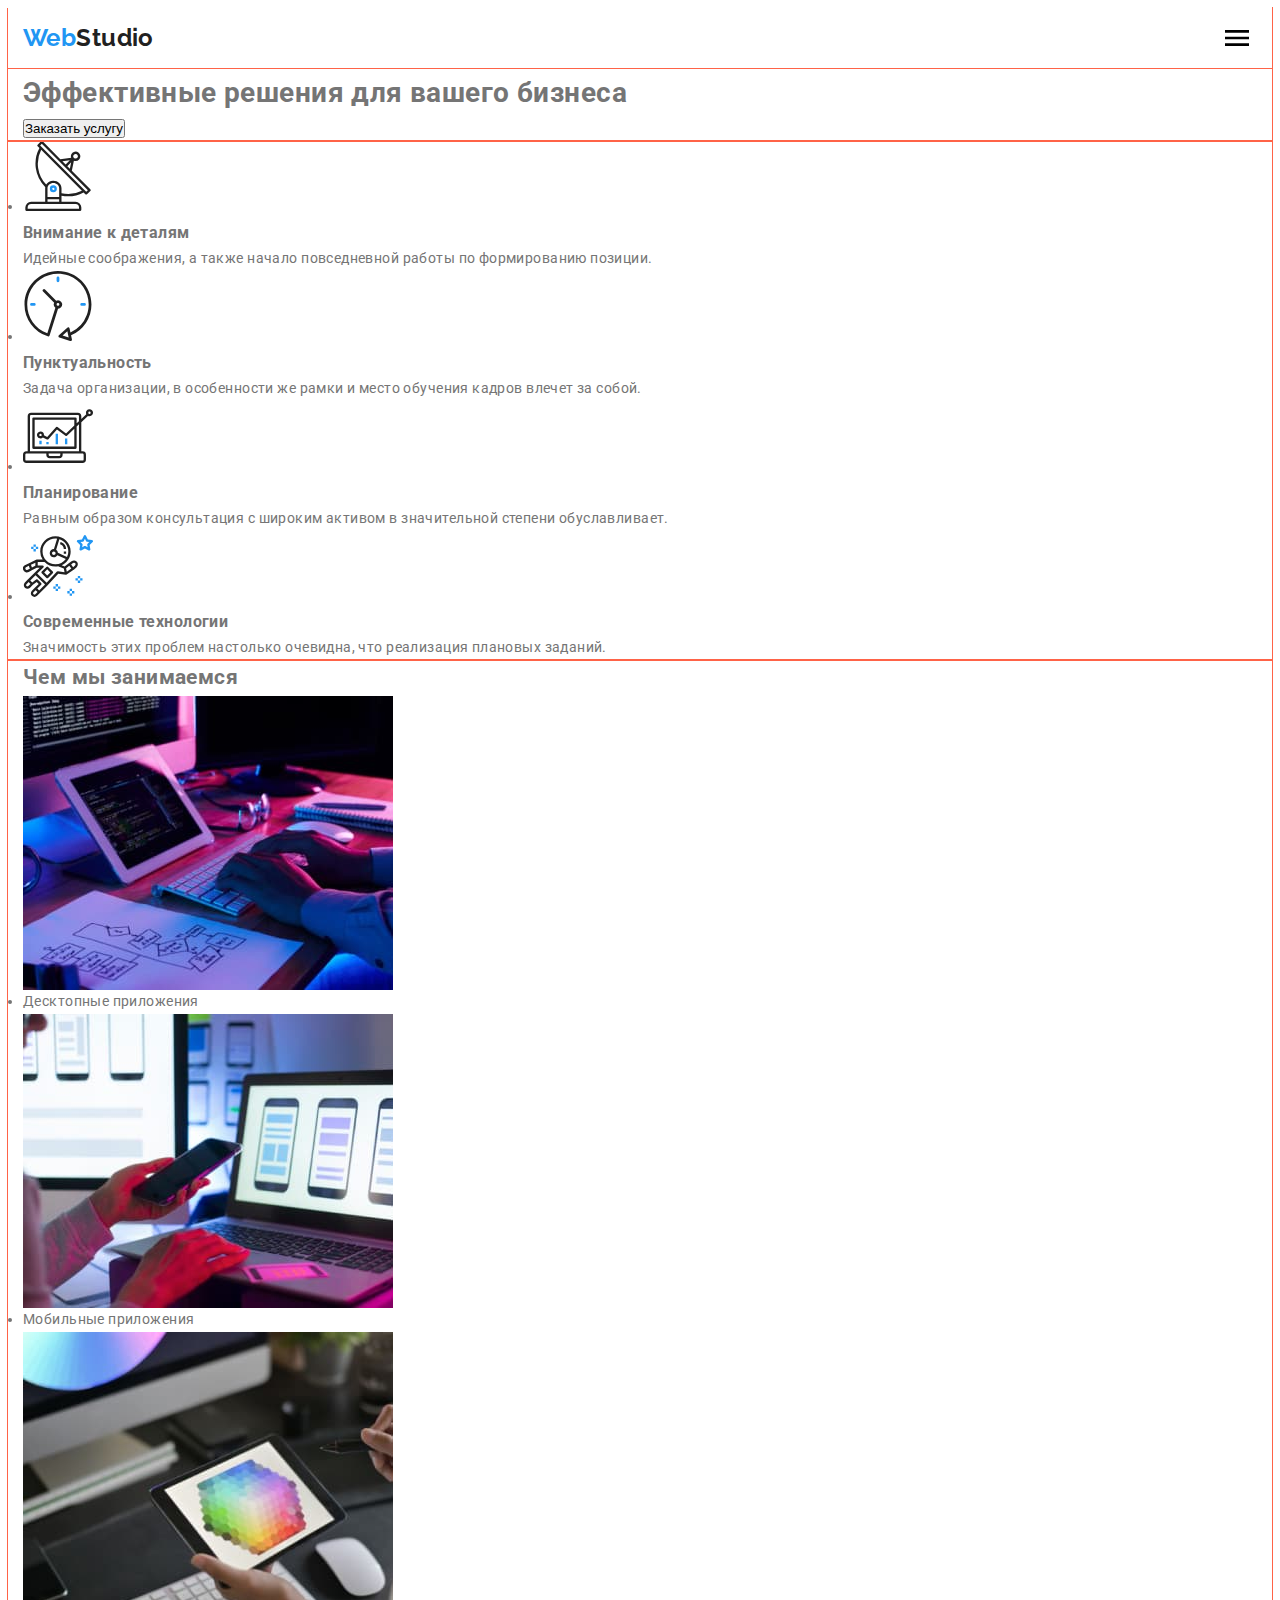
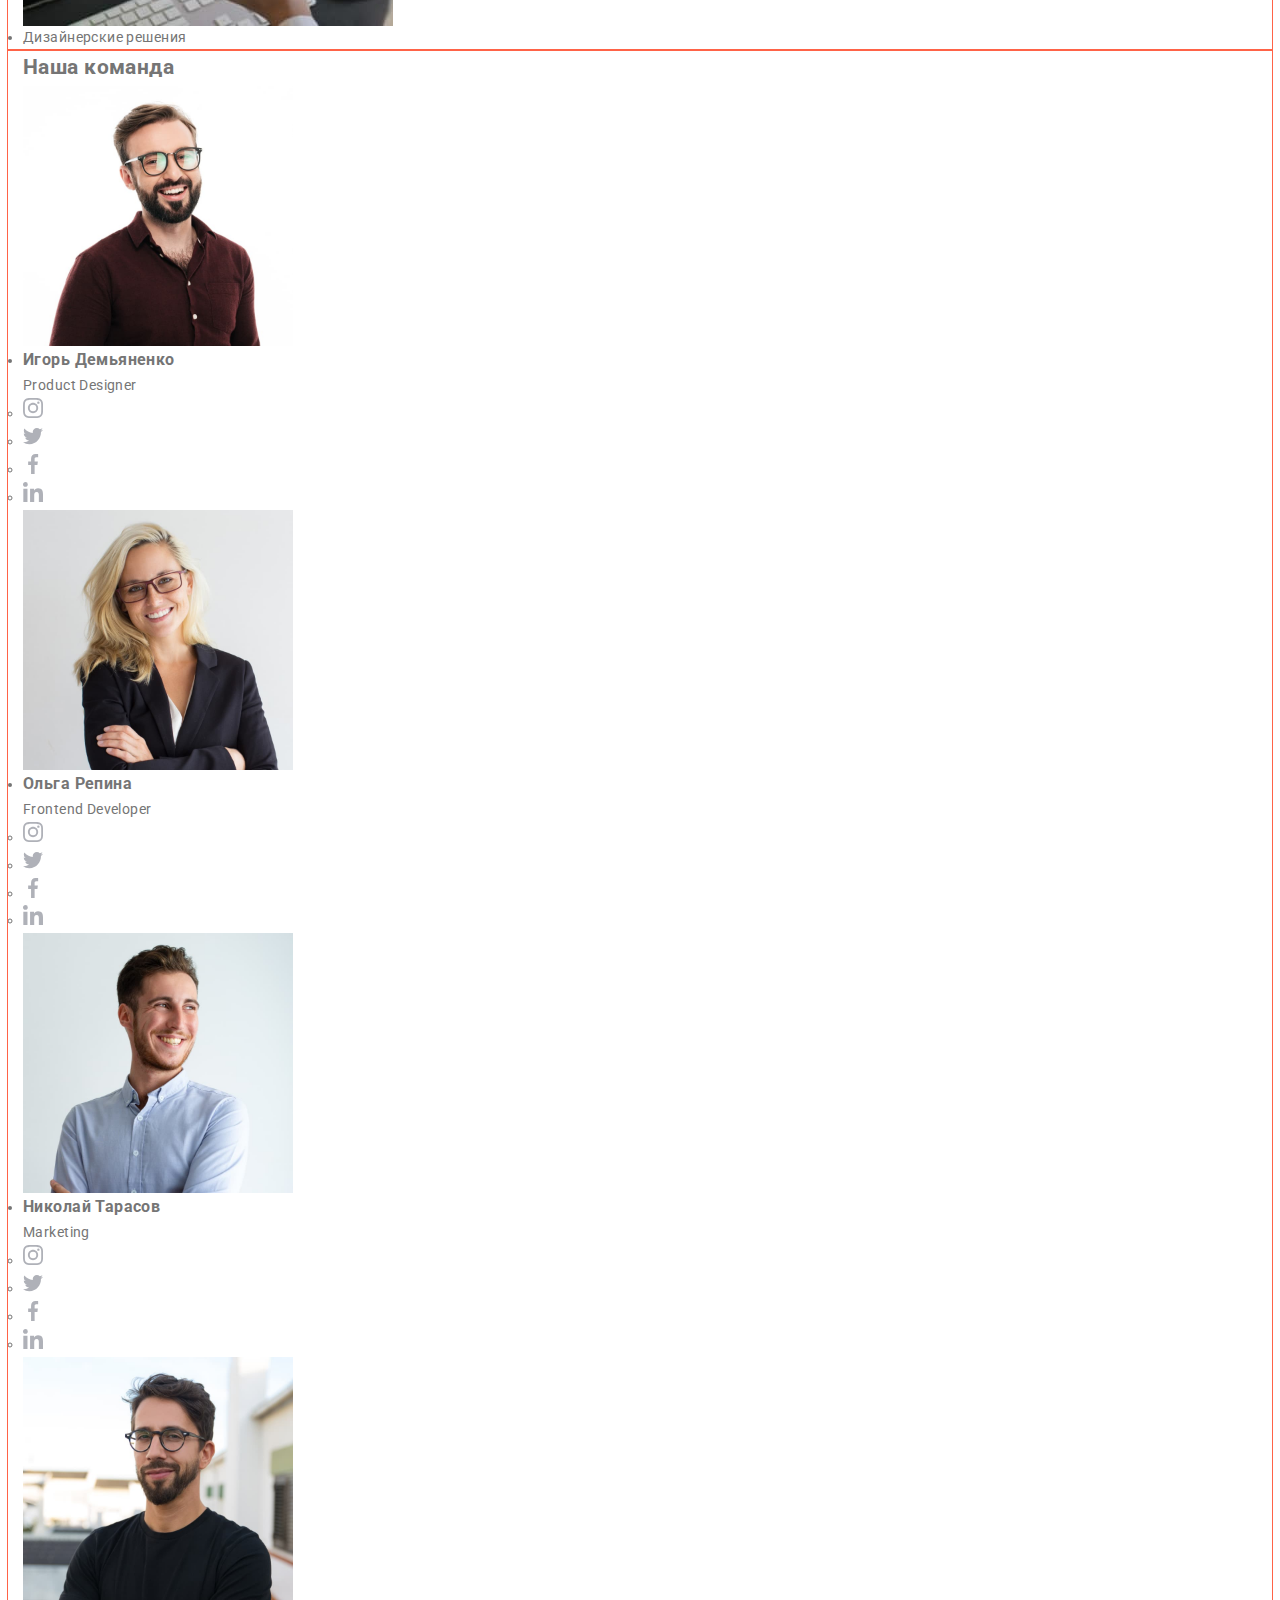
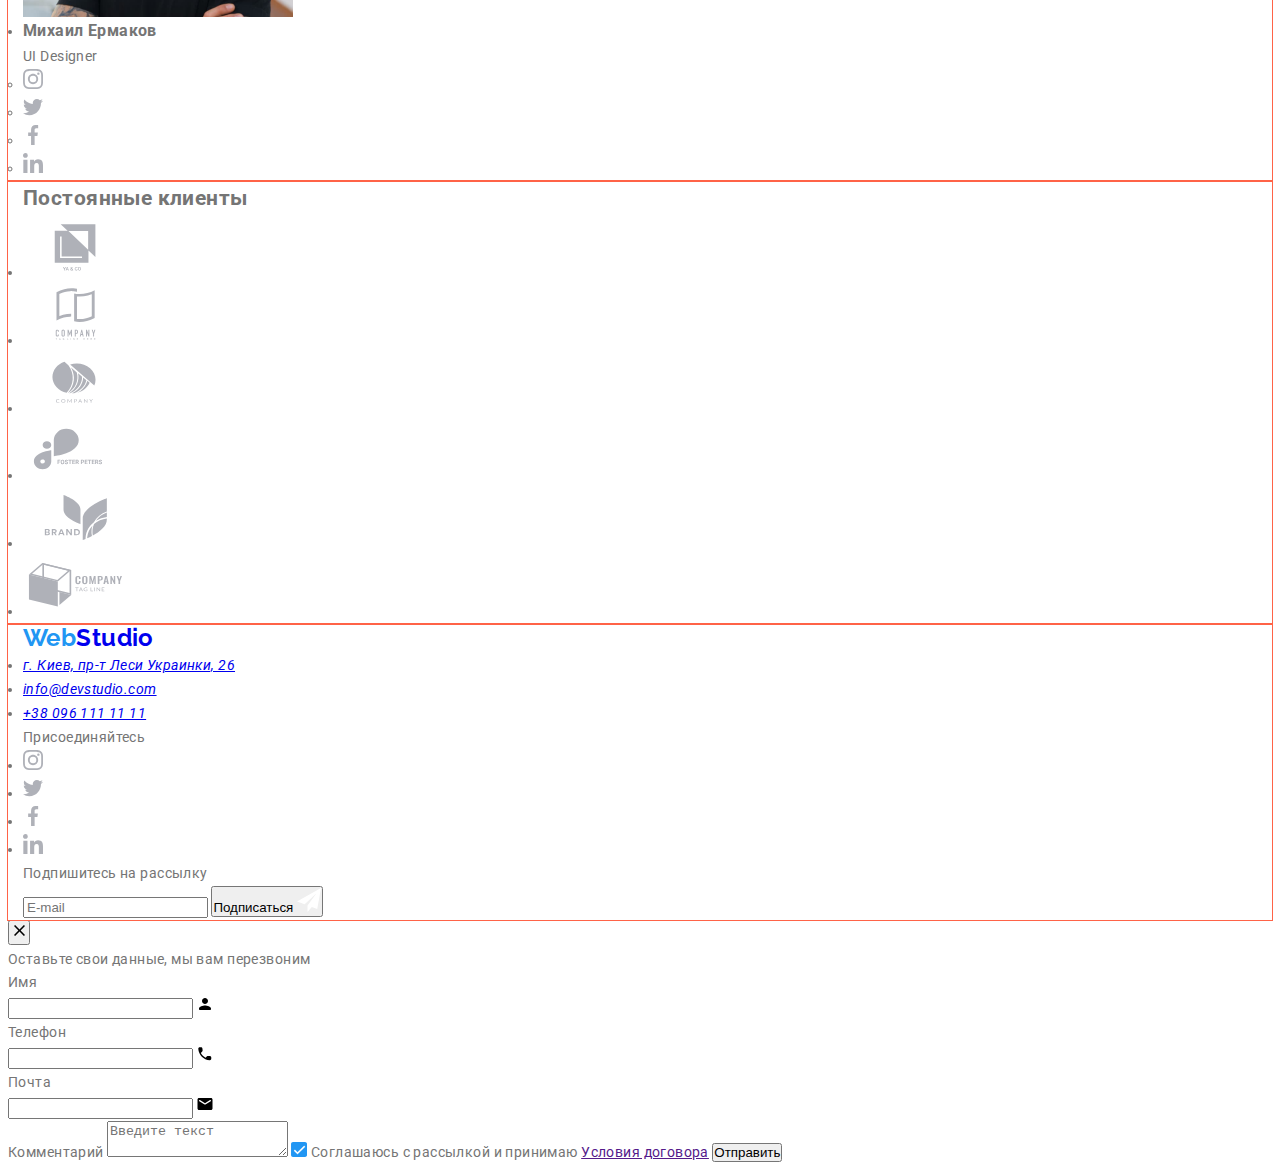
==== index.html @ 9c8e96ce "выезжание меню" ====
<!DOCTYPE html>
<html lang="ru">
  <head>
    <meta charset="UTF-8" />
    <meta http-equiv="X-UA-Compatible" content="IE=edge" />
    <meta name="viewport" content="width=device-width, initial-scale=1.0" />
    <title>goit-markup-hw-08 - Студия</title>
    <link rel="preconnect" href="https://fonts.googleapis.com" />
    <link rel="preconnect" href="https://fonts.gstatic.com" crossorigin />
    <link
      href="https://fonts.googleapis.com/css2?family=Raleway:wght@700&family=Roboto:wght@400;500;700;900&display=swap"
      rel="stylesheet"
    />
    <link
      rel="stylesheet"
      href="https://cdnjs.cloudflare.com/ajax/libs/modern-normalize/1.1.0/modern-normalize.min.css"
      integrity="sha512-wpPYUAdjBVSE4KJnH1VR1HeZfpl1ub8YT/NKx4PuQ5NmX2tKuGu6U/JRp5y+Y8XG2tV+wKQpNHVUX03MfMFn9Q=="
      crossorigin="anonymous"
      referrerpolicy="no-referrer"
    />
    <link rel="stylesheet" href="./css/main.min.css" />
  </head>
  <body>
    <!-- Шапка страницы -->
    <header class="header">
      <div class="container header__container">
        <!-- Логотип -->
        <a class="logo header__logo" href="./index.html"
          ><span class="logo--begin">Web</span>Studio</a
        >
        <button
          class="header__btn-menu"
          type="button"
          aria-label="Переключатель мобильного меню"
          aria-expanded="false"
          aria-controls="menu-container"
          data-menu-button
        >
          <svg width="40" height="40">
            <use class="header__icon-close" href="./images/icons.svg#icon-close_40px"></use>
            <use class="header__icon-menu" href="./images/icons.svg#icon-menu_40px"></use>
          </svg>
        </button>
        <div class="header__menu" id="menu-container" data-menu>
          <!-- Навигация на другие страницы -->
          <nav class="navigation">
            <ul class="navigation__list">
              <li class="navigation__item">
                <a class="navigation__link navigation__link--active" href="./index.html">Студия</a>
              </li>
              <li class="navigation__item">
                <a class="navigation__link" href="./portfolio.html">Портфолио</a>
              </li>
              <li class="navigation__item">
                <a class="navigation__link" href="">Контакты</a>
              </li>
            </ul>
          </nav>
          <!-- Контакты в шапке -->
          <ul class="header__list">
            <li class="header__item">
              <a
                class="header__link"
                href="mailto:info@devstudio.com"
                aria-label="Электронная почта"
              >
                <svg class="header__icon" width="16" height="12">
                  <use href="./images/icons.svg#icon-envelope"></use>
                </svg>
                info@devstudio.com</a
              >
            </li>
            <li class="header__item">
              <a class="header__link" href="tel:+380961111111" aria-label="Телефон">
                <svg class="header__icon" width="10" height="16">
                  <use href="./images/icons.svg#icon-telefon"></use>
                </svg>
                +38 096 111 11 11</a
              >
            </li>
          </ul>
        </div>
      </div>
    </header>
    <!-- Уникальный контент страницы -->
    <main>
      <!-- Главная секция -->
      <section class="hero">
        <div class="container">
          <h1 class="hero__title">Эффективные решения для вашего бизнеса</h1>
          <button class="btn hero__btn" type="button" data-modal-open>Заказать услугу</button>
        </div>
      </section>
      <!-- Секция преимуществ -->
      <section class="section advantage">
        <div class="container">
          <h2 class="title visually-hidden">Преимущества</h2>
          <ul class="advantage__list">
            <li class="advantage__item">
              <div class="advantage__icon--bg" aria-label="Рисунок антенны">
                <svg class="advantage__icon" width="70" height="70">
                  <use href="./images/icons.svg#icon-antenna"></use>
                </svg>
              </div>
              <h3 class="advantage__title">Внимание к деталям</h3>
              <p class="advantage__text">
                Идейные соображения, а также начало повседневной работы по формированию позиции.
              </p>
            </li>
            <li class="advantage__item">
              <div class="advantage__icon--bg" aria-label="Рисунок часов">
                <svg class="advantage__icon" width="70" height="70">
                  <use href="./images/icons.svg#icon-clock"></use>
                </svg>
              </div>
              <h3 class="advantage__title">Пунктуальность</h3>
              <p class="advantage__text">
                Задача организации, в особенности же рамки и место обучения кадров влечет за собой.
              </p>
            </li>
            <li class="advantage__item">
              <div class="advantage__icon--bg" aria-label="Рисунок диаграммы">
                <svg class="advantage__icon" width="70" height="70">
                  <use href="./images/icons.svg#icon-diagram"></use>
                </svg>
              </div>
              <h3 class="advantage__title">Планирование</h3>
              <p class="advantage__text">
                Равным образом консультация с широким активом в значительной степени обуславливает.
              </p>
            </li>
            <li class="advantage__item">
              <div class="advantage__icon--bg" aria-label="Рисунок астронафта">
                <svg class="advantage__icon" width="70" height="70">
                  <use href="./images/icons.svg#icon-astronaut"></use>
                </svg>
              </div>
              <h3 class="advantage__title">Современные технологии</h3>
              <p class="advantage__text">
                Значимость этих проблем настолько очевидна, что реализация плановых заданий.
              </p>
            </li>
          </ul>
        </div>
      </section>
      <!-- Секция изображений о специализации -->
      <section class="section gallery">
        <div class="container">
          <h2 class="title gallery__title">Чем мы занимаемся</h2>
          <ul class="gallery__list">
            <li class="gallery__item">
              <img
                class="gallery__img"
                src="./images/img1.jpg"
                alt="Человек печатает код на планшете"
                width="370"
              />
              <p class="gallery__text">Десктопные приложения</p>
            </li>
            <li class="gallery__item">
              <img
                class="gallery__img"
                src="./images/img2.jpg"
                alt="Человек использует телефон и ноутбук"
                width="370"
              />
              <p class="gallery__text">Мобильные приложения</p>
            </li>
            <li class="gallery__item">
              <img
                class="gallery__img"
                src="./images/img3.jpg"
                alt="Человек использует планшет для выбора цвета"
                width="370"
              />
              <p class="gallery__text">Дизайнерские решения</p>
            </li>
          </ul>
        </div>
      </section>
      <!-- Секция наша команда -->
      <section class="section team">
        <div class="container">
          <h2 class="title team__title">Наша команда</h2>
          <ul class="card-list">
            <li class="card-list__item">
              <img
                class="card-list__img"
                src="./images/igor.jpg"
                alt="Игорь Демьяненко"
                width="270"
              />
              <div class="card-list__content">
                <h3 class="card-list__title">Игорь Демьяненко</h3>
                <p class="card-list__text" lang="en">Product Designer</p>
                <ul class="social-list">
                  <li class="social-list__item">
                    <a
                      class="social-list__link"
                      href="https://www.instagram.com/"
                      aria-label="Инстаграм"
                    >
                      <svg class="social-list__icon" width="20" height="20">
                        <use href="./images/icons.svg#icon-instagram"></use>
                      </svg>
                    </a>
                  </li>
                  <li class="social-list__item">
                    <a class="social-list__link" href="https://twitter.com/" aria-label="Твиттер">
                      <svg class="social-list__icon" width="20" height="20">
                        <use href="./images/icons.svg#icon-twitter"></use>
                      </svg>
                    </a>
                  </li>
                  <li class="social-list__item">
                    <a
                      class="social-list__link"
                      href="https://www.facebook.com/"
                      aria-label="Фейсбук"
                    >
                      <svg class="social-list__icon" width="20" height="20">
                        <use href="./images/icons.svg#icon-facebook"></use>
                      </svg>
                    </a>
                  </li>
                  <li class="social-list__item">
                    <a
                      class="social-list__link"
                      href="https://ru.linkedin.com/"
                      aria-label="Линкедин"
                    >
                      <svg class="social-list__icon" width="20" height="20">
                        <use href="./images/icons.svg#icon-linkedin"></use>
                      </svg>
                    </a>
                  </li>
                </ul>
              </div>
            </li>
            <li class="card-list__item">
              <img class="card-list__img" src="./images/olga.jpg" alt="Ольга Репина" width="270" />
              <div class="card-list__content">
                <h3 class="card-list__title">Ольга Репина</h3>
                <p class="card-list__text" lang="en">Frontend Developer</p>
                <ul class="social-list">
                  <li class="social-list__item">
                    <a
                      class="social-list__link"
                      href="https://www.instagram.com/"
                      aria-label="Инстаграм"
                    >
                      <svg class="social-list__icon" width="20" height="20">
                        <use href="./images/icons.svg#icon-instagram"></use>
                      </svg>
                    </a>
                  </li>
                  <li class="social-list__item">
                    <a class="social-list__link" href="https://twitter.com/" aria-label="Твиттер">
                      <svg class="social-list__icon" width="20" height="20">
                        <use href="./images/icons.svg#icon-twitter"></use>
                      </svg>
                    </a>
                  </li>
                  <li class="social-list__item">
                    <a
                      class="social-list__link"
                      href="https://www.facebook.com/"
                      aria-label="Фейсбук"
                    >
                      <svg class="social-list__icon" width="20" height="20">
                        <use href="./images/icons.svg#icon-facebook"></use>
                      </svg>
                    </a>
                  </li>
                  <li class="social-list__item">
                    <a
                      class="social-list__link"
                      href="https://ru.linkedin.com/"
                      aria-label="Линкедин"
                    >
                      <svg class="social-list__icon" width="20" height="20">
                        <use href="./images/icons.svg#icon-linkedin"></use>
                      </svg>
                    </a>
                  </li>
                </ul>
              </div>
            </li>
            <li class="card-list__item">
              <img
                class="card-list__img"
                src="./images/nikolay.jpg"
                alt="Николай Тарасов"
                width="270"
              />
              <div class="card-list__content">
                <h3 class="card-list__title">Николай Тарасов</h3>
                <p class="card-list__text" lang="en">Marketing</p>
                <ul class="social-list">
                  <li class="social-list__item">
                    <a
                      class="social-list__link"
                      href="https://www.instagram.com/"
                      aria-label="Инстаграм"
                    >
                      <svg class="social-list__icon" width="20" height="20">
                        <use href="./images/icons.svg#icon-instagram"></use>
                      </svg>
                    </a>
                  </li>
                  <li class="social-list__item">
                    <a class="social-list__link" href="https://twitter.com/" aria-label="Твиттер">
                      <svg class="social-list__icon" width="20" height="20">
                        <use href="./images/icons.svg#icon-twitter"></use>
                      </svg>
                    </a>
                  </li>
                  <li class="social-list__item">
                    <a
                      class="social-list__link"
                      href="https://www.facebook.com/"
                      aria-label="Фейсбук"
                    >
                      <svg class="social-list__icon" width="20" height="20">
                        <use href="./images/icons.svg#icon-facebook"></use>
                      </svg>
                    </a>
                  </li>
                  <li class="social-list__item">
                    <a
                      class="social-list__link"
                      href="https://ru.linkedin.com/"
                      aria-label="Линкедин"
                    >
                      <svg class="social-list__icon" width="20" height="20">
                        <use href="./images/icons.svg#icon-linkedin"></use>
                      </svg>
                    </a>
                  </li>
                </ul>
              </div>
            </li>
            <li class="card-list__item">
              <img
                class="card-list__img"
                src="./images/mihail.jpg"
                alt="Михаил Ермаков"
                width="270"
              />
              <div class="card-list__content">
                <h3 class="card-list__title">Михаил Ермаков</h3>
                <p class="card-list__text" lang="en">UI Designer</p>
                <ul class="social-list">
                  <li class="social-list__item">
                    <a
                      class="social-list__link"
                      href="https://www.instagram.com/"
                      aria-label="Инстаграм"
                    >
                      <svg class="social-list__icon" width="20" height="20">
                        <use href="./images/icons.svg#icon-instagram"></use>
                      </svg>
                    </a>
                  </li>
                  <li class="social-list__item">
                    <a class="social-list__link" href="https://twitter.com/" aria-label="Твиттер">
                      <svg class="social-list__icon" width="20" height="20">
                        <use href="./images/icons.svg#icon-twitter"></use>
                      </svg>
                    </a>
                  </li>
                  <li class="social-list__item">
                    <a
                      class="social-list__link"
                      href="https://www.facebook.com/"
                      aria-label="Фейсбук"
                    >
                      <svg class="social-list__icon" width="20" height="20">
                        <use href="./images/icons.svg#icon-facebook"></use>
                      </svg>
                    </a>
                  </li>
                  <li class="social-list__item">
                    <a
                      class="social-list__link"
                      href="https://ru.linkedin.com/"
                      aria-label="Линкедин"
                    >
                      <svg class="social-list__icon" width="20" height="20">
                        <use href="./images/icons.svg#icon-linkedin"></use>
                      </svg>
                    </a>
                  </li>
                </ul>
              </div>
            </li>
          </ul>
        </div>
      </section>
      <section class="section client">
        <div class="container">
          <h2 class="title client__title">Постоянные клиенты</h2>
          <ul class="client__list">
            <li class="client__item">
              <a href="" class="client__link" aria-label="Клиент 1">
                <svg class="client__icon" width="106" height="60">
                  <use href="./images/icons.svg#icon-client1"></use>
                </svg>
              </a>
            </li>
            <li class="client__item">
              <a href="" class="client__link" aria-label="Клиент 2">
                <svg class="client__icon" width="106" height="60">
                  <use href="./images/icons.svg#icon-client2"></use>
                </svg>
              </a>
            </li>
            <li class="client__item">
              <a href="" class="client__link" aria-label="Клиент 3">
                <svg class="client__icon" width="106" height="60">
                  <use href="./images/icons.svg#icon-client3"></use>
                </svg>
              </a>
            </li>
            <li class="client__item">
              <a href="" class="client__link" aria-label="Клиент 4">
                <svg class="client__icon" width="106" height="60">
                  <use href="./images/icons.svg#icon-client4"></use>
                </svg>
              </a>
            </li>
            <li class="client__item">
              <a href="" class="client__link" aria-label="Клиент 5">
                <svg class="client__icon" width="106" height="60">
                  <use href="./images/icons.svg#icon-client5"></use>
                </svg>
              </a>
            </li>
            <li class="client__item">
              <a href="" class="client__link" aria-label="Клиент 6">
                <svg class="client__icon" width="106" height="60">
                  <use href="./images/icons.svg#icon-client6"></use>
                </svg>
              </a>
            </li>
          </ul>
        </div>
      </section>
    </main>
    <!-- Подвал страницы -->
    <footer class="footer">
      <div class="container footer__container">
        <div class="footer__info">
          <!-- Логотип -->
          <a class="logo footer__logo" href="./index.html"
            ><span class="logo--begin">Web</span>Studio</a
          >
          <!-- Контактная информация -->
          <address class="address">
            <ul class="address__list">
              <li class="address__item">
                <a
                  class="address__link address__link--address"
                  href="https://goo.gl/maps/RLv24xydMvbmv4YP6"
                  target="_blank"
                  rel="noreferrer noopener nofollow"
                  >г. Киев, пр-т Леси Украинки, 26</a
                >
              </li>
              <li class="address__item">
                <a class="address__link" href="mailto:info@devstudio.com">info@devstudio.com</a>
              </li>
              <li class="address__item">
                <a class="address__link" href="tel:+380961111111">+38 096 111 11 11</a>
              </li>
            </ul>
          </address>
        </div>
        <div class="footer__social">
          <p class="footer__title">Присоединяйтесь</p>
          <ul class="social-list">
            <li class="social-list__item">
              <a class="social-list__link" href="https://www.instagram.com/" aria-label="Инстаграм">
                <svg class="social-list__icon" width="20" height="20">
                  <use href="./images/icons.svg#icon-instagram"></use>
                </svg>
              </a>
            </li>
            <li class="social-list__item">
              <a class="social-list__link" href="https://twitter.com/" aria-label="Твиттер">
                <svg class="social-list__icon" width="20" height="20">
                  <use href="./images/icons.svg#icon-twitter"></use>
                </svg>
              </a>
            </li>
            <li class="social-list__item">
              <a class="social-list__link" href="https://www.facebook.com/" aria-label="Фейсбук">
                <svg class="social-list__icon" width="20" height="20">
                  <use href="./images/icons.svg#icon-facebook"></use>
                </svg>
              </a>
            </li>
            <li class="social-list__item">
              <a class="social-list__link" href="https://ru.linkedin.com/" aria-label="Линкедин">
                <svg class="social-list__icon" width="20" height="20">
                  <use href="./images/icons.svg#icon-linkedin"></use>
                </svg>
              </a>
            </li>
          </ul>
        </div>
        <form class="newsletter footer__newsletter">
          <p class="newsletter__title">Подпишитесь на рассылку</p>
          <div class="newsletter__wrap">
            <input
              class="newsletter__input"
              type="email"
              name="newsletter-email"
              placeholder="E-mail"
              required
            />
            <button class="btn newsletter__btn" type="submit" aria-label="Кнопка подписаться">
              Подписаться
              <svg class="newsletter__icon" width="24" height="24">
                <use href="./images/icons.svg#icon-send"></use>
              </svg>
            </button>
          </div>
        </form>
      </div>
    </footer>
    <div class="backdrop is-hidden" data-modal>
      <div class="modal">
        <button class="modal__close-btn" type="button" aria-label="Кнопка закрыть" data-modal-close>
          <svg class="modal__icon-close" width="18" height="18">
            <use href="./images/icons.svg#icon-close"></use>
          </svg>
        </button>
        <p class="modal__title">Оставьте свои данные, мы вам перезвоним</p>
        <form class="order">
          <label class="order__label" for="modal-name">Имя</label>
          <div class="order__wrap">
            <input class="order__input" type="text" name="modal-name" id="modal-name" />
            <svg
              class="order__icon"
              width="18"
              height="18"
              aria-label="Иконка для поля ввода имени"
            >
              <use href="./images/icons.svg#icon-person"></use>
            </svg>
          </div>

          <label class="order__label" for="modal-tel">Телефон</label>
          <div class="order__wrap">
            <input class="order__input" type="tel" name="modal-tel" id="modal-tel" />
            <svg
              class="order__icon"
              width="18"
              height="18"
              aria-label="Иконка для поля ввода телефона"
            >
              <use href="./images/icons.svg#icon-phone"></use>
            </svg>
          </div>

          <label class="order__label" for="modal-email">Почта</label>
          <div class="order__wrap">
            <input class="order__input" type="email" name="modal-email" id="modal-email" />
            <svg
              class="order__icon"
              width="18"
              height="18"
              aria-label="Иконка для поля ввода электронного адреса"
            >
              <use href="./images/icons.svg#icon-email"></use>
            </svg>
          </div>

          <label class="order__label" for="modal-comment">Комментарий</label>
          <textarea
            class="order__input order__textarea"
            name="modal-comment"
            id="modal-comment"
            placeholder="Введите текст"
          ></textarea>

          <label class="agreement">
            <input
              class="agreement__input visually-hidden"
              type="checkbox"
              name="modal-agreement"
              value="agree"
            />
            <span class="agreement__icon"></span>
            <svg class="agreement__check" width="16" height="15">
              <use href="./images/icons.svg#icon-check"></use>
            </svg>
            <span class="agreement__text">
              Соглашаюсь с рассылкой и принимаю
              <a class="agreement__link" href="">Условия договора</a>
            </span>
          </label>
          <button class="order__btn btn" type="submit">Отправить</button>
        </form>
      </div>
    </div>
    <script src="./js/menu.js"></script>
    <script src="./js/modal.js"></script>
  </body>
</html>
---- css/main.min.css ----
.logo{text-decoration:none}h1,h2,h3,h4,h5,h6,p{margin:0}ul{margin:0;padding:0}button{padding:0}body{font-family:Roboto,sans-serif;font-size:14px;font-weight:400;line-height:1.71;letter-spacing:0.03em;color:#757575;background-color:#fff}body.modal-open{overflow:hidden}img{display:block;max-width:100%;height:auto}.visually-hidden{position:absolute;white-space:nowrap;width:1px;height:1px;overflow:hidden;border:0;padding:0;clip:rect(0 0 0 0);clip-path:inset(50%);margin:-1px}.container{min-width:320px;padding-left:15px;padding-right:15px;margin-left:auto;margin-right:auto;outline:1px solid tomato}.logo{font-family:Raleway,sans-serif;font-weight:700;font-size:24px;line-height:1.17}.logo--begin{color:#2196f3}.header{position:relative;border-bottom:1px solid #ececec}.header__menu{position:absolute;top:0;right:0;z-index:1;width:100vw;height:100vh;background-color:#fff;transform-origin:top right;transform:translateY(-100%);transition:transform 500ms cubic-bezier(0.4, 0, 0.2, 1)}.header__menu.is-open{transform:translateY(0)}.header__icon-close{opacity:0;transition:opacity 250ms cubic-bezier(0.4, 0, 0.2, 1)}.header__icon-menu{transition:opacity 250ms cubic-bezier(0.4, 0, 0.2, 1)}.header__btn-menu{position:absolute;right:15px;top:10px;z-index:2;display:flex;align-items:center;justify-content:center;border:none;background-color:transparent}.header__btn-menu.is-open .header__icon-close{opacity:1}.header__btn-menu.is-open .header__icon-menu{opacity:0}.header__logo{display:inline-block;padding-top:16px;padding-bottom:16px;color:#212121}
/*# sourceMappingURL=main.min.css.map */
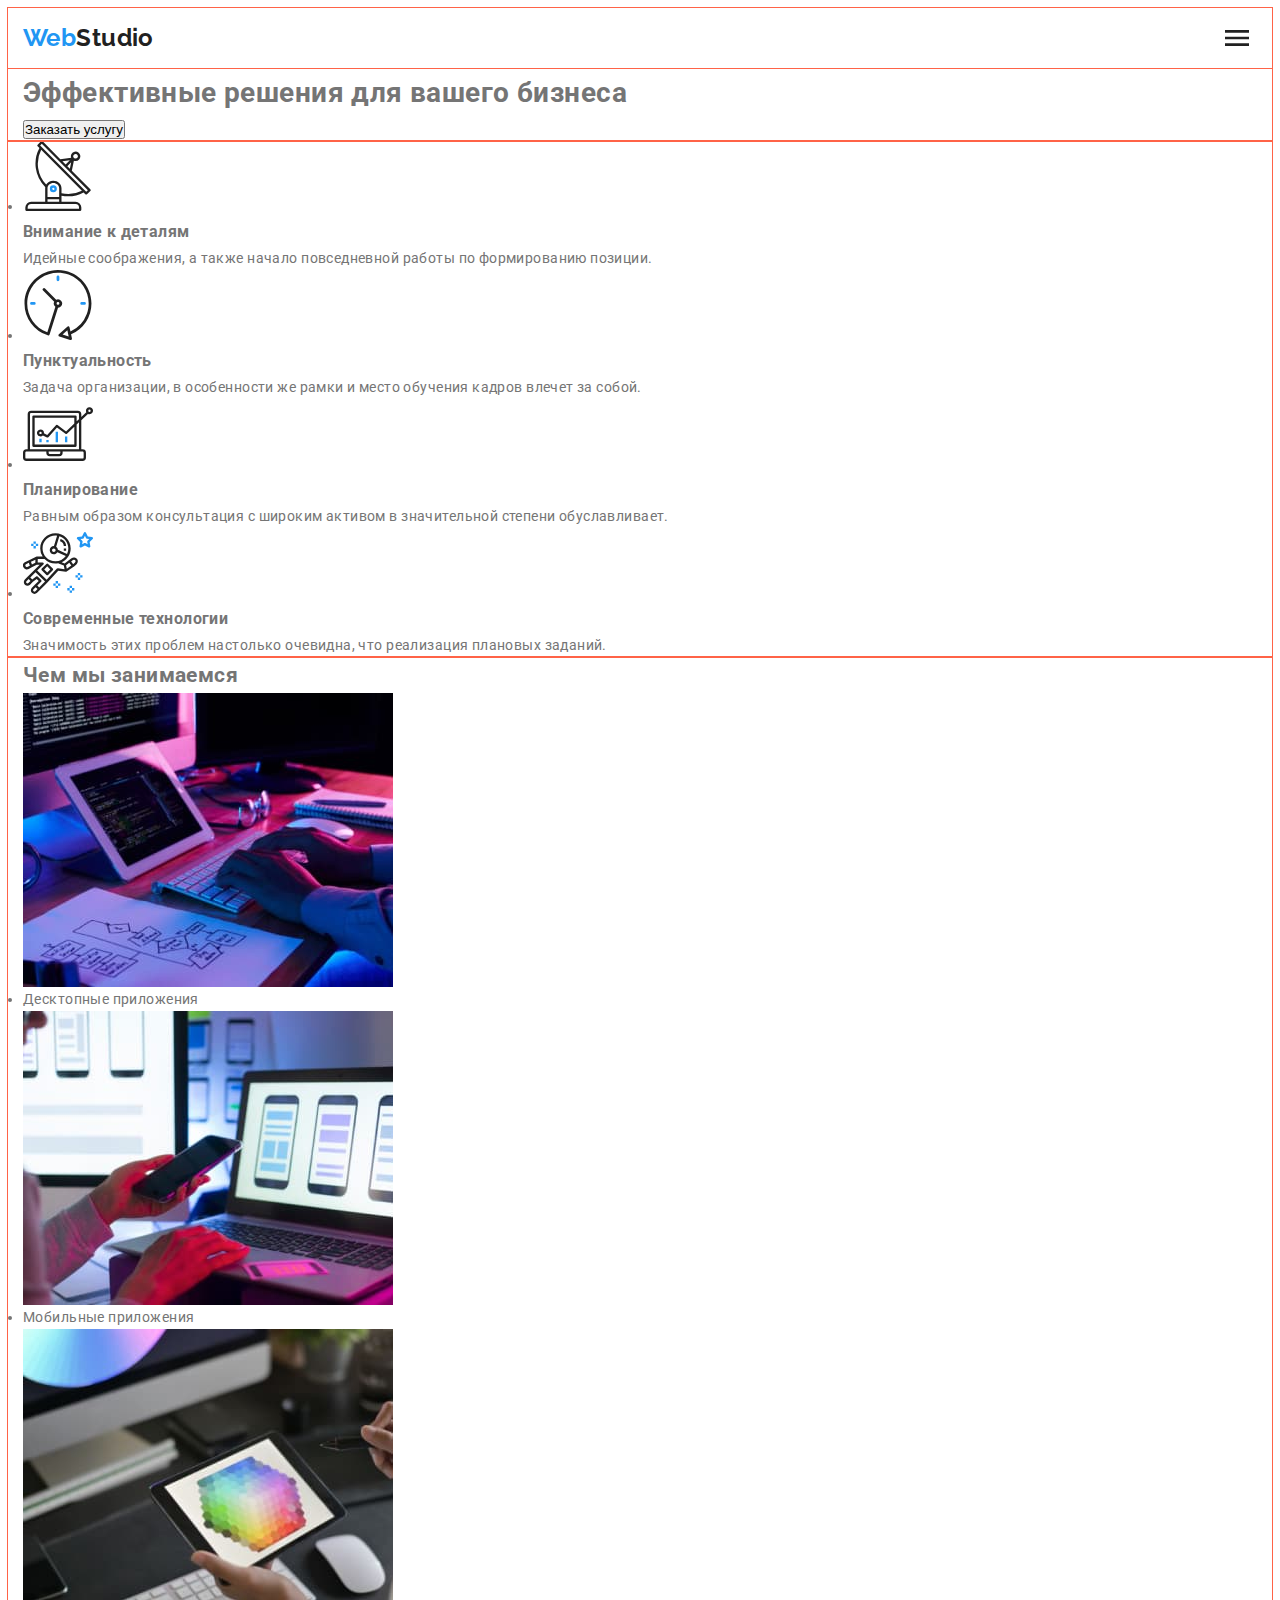
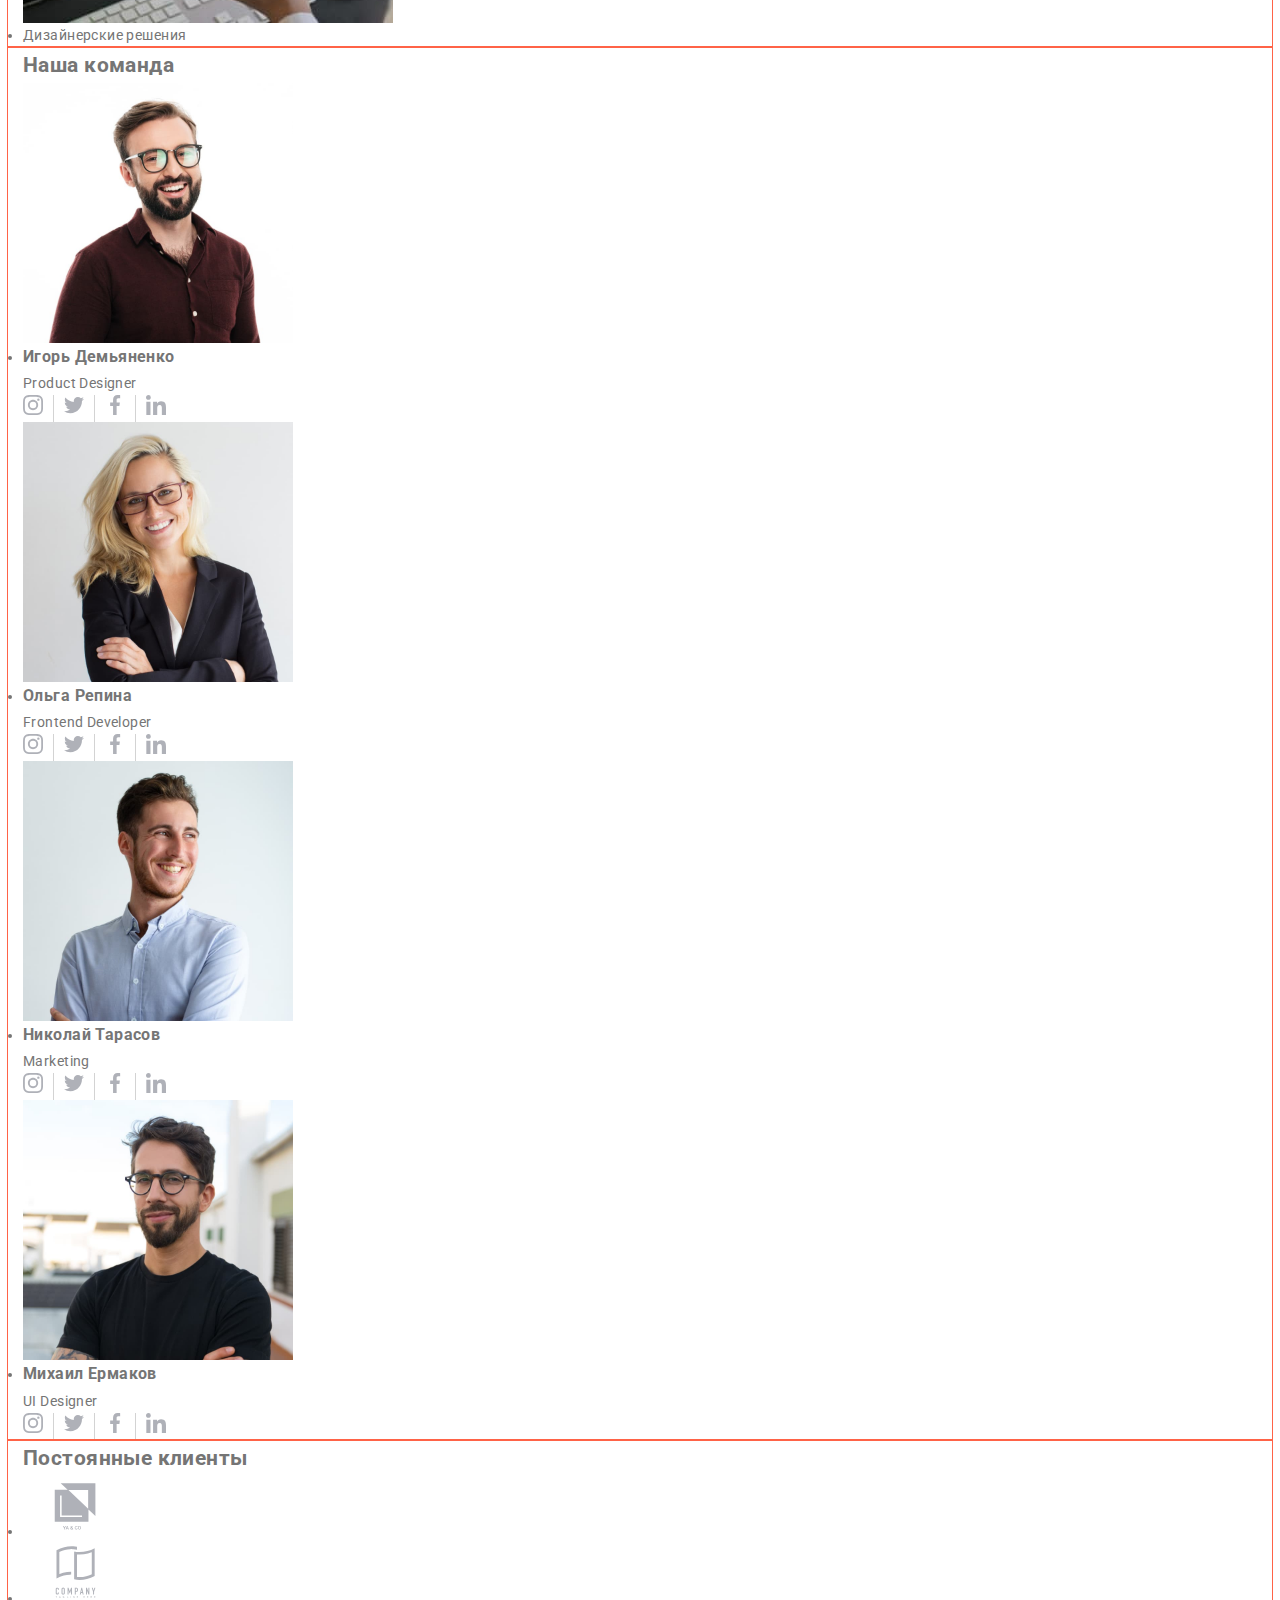
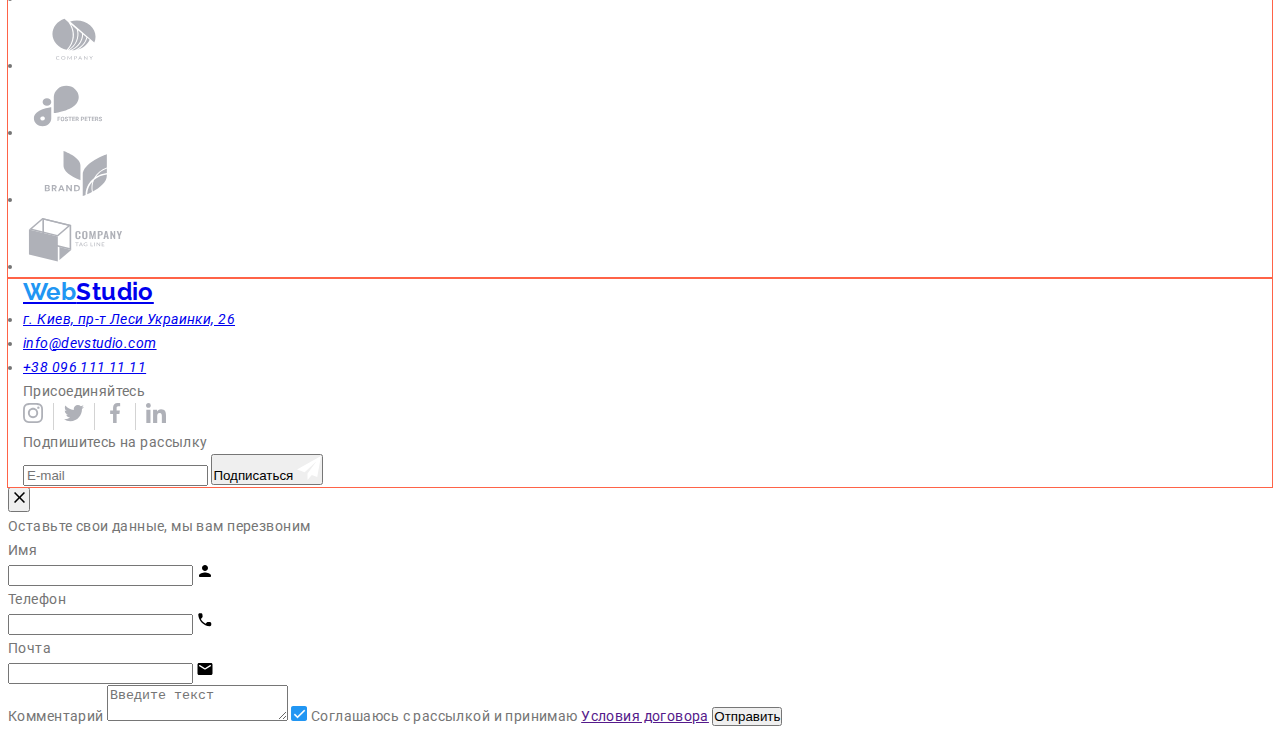
==== commit 2b98d6e3: "сделанное menu" ====
--- a/index.html
+++ b/index.html
@@ -36,9 +36,9 @@
           aria-controls="menu-container"
           data-menu-button
         >
-          <svg width="40" height="40">
-            <use class="header__icon-close" href="./images/icons.svg#icon-close_40px"></use>
-            <use class="header__icon-menu" href="./images/icons.svg#icon-menu_40px"></use>
+          <svg class="header__icon-btn" width="40" height="40">
+            <use class="header__icon-btn--close" href="./images/icons.svg#icon-close_40px"></use>
+            <use class="header__icon-btn--menu" href="./images/icons.svg#icon-menu_40px"></use>
           </svg>
         </button>
         <div class="header__menu" id="menu-container" data-menu>
@@ -56,29 +56,68 @@
               </li>
             </ul>
           </nav>
-          <!-- Контакты в шапке -->
-          <ul class="header__list">
-            <li class="header__item">
-              <a
-                class="header__link"
-                href="mailto:info@devstudio.com"
-                aria-label="Электронная почта"
-              >
-                <svg class="header__icon" width="16" height="12">
-                  <use href="./images/icons.svg#icon-envelope"></use>
-                </svg>
-                info@devstudio.com</a
-              >
-            </li>
-            <li class="header__item">
-              <a class="header__link" href="tel:+380961111111" aria-label="Телефон">
-                <svg class="header__icon" width="10" height="16">
-                  <use href="./images/icons.svg#icon-telefon"></use>
-                </svg>
-                +38 096 111 11 11</a
-              >
-            </li>
-          </ul>
+          <div class="header__wrap">
+            <ul class="header__list">
+              <li class="header__item">
+                <a
+                  class="header__link"
+                  href="mailto:info@devstudio.com"
+                  aria-label="Электронная почта"
+                >
+                  <svg class="header__icon" width="16" height="12">
+                    <use href="./images/icons.svg#icon-envelope"></use>
+                  </svg>
+                  info@devstudio.com</a
+                >
+              </li>
+              <li class="header__item">
+                <a class="header__link" href="tel:+380961111111" aria-label="Телефон">
+                  <svg class="header__icon" width="10" height="16">
+                    <use href="./images/icons.svg#icon-telefon"></use>
+                  </svg>
+                  +38 096 111 11 11</a
+                >
+              </li>
+            </ul>
+            <ul class="social-list">
+              <li class="social-list__item">
+                <a
+                  class="social-list__link"
+                  href="https://www.instagram.com/"
+                  target="_blank"
+                  rel="noreferrer noopener nofollow"
+                  >Instagram</a
+                >
+              </li>
+              <li class="social-list__item">
+                <a
+                  class="social-list__link"
+                  href="https://twitter.com/"
+                  target="_blank"
+                  rel="noreferrer noopener nofollow"
+                  >Twitter</a
+                >
+              </li>
+              <li class="social-list__item">
+                <a
+                  class="social-list__link"
+                  href="https://www.facebook.com/"
+                  target="_blank"
+                  rel="noreferrer noopener nofollow"
+                  >Facebook</a
+                >
+              </li>
+              <li class="social-list__item">
+                <a
+                  class="social-list__link"
+                  href="https://ru.linkedin.com/"
+                  target="_blank"
+                  rel="noreferrer noopener nofollow"
+                  >LinkedIn</a
+                >
+              </li>
+            </ul>
+          </div>
         </div>
       </div>
     </header>
@@ -198,6 +237,8 @@
                     <a
                       class="social-list__link"
                       href="https://www.instagram.com/"
+                      target="_blank"
+                      rel="noreferrer noopener nofollow"
                       aria-label="Инстаграм"
                     >
                       <svg class="social-list__icon" width="20" height="20">
@@ -206,7 +247,13 @@
                     </a>
                   </li>
                   <li class="social-list__item">
-                    <a class="social-list__link" href="https://twitter.com/" aria-label="Твиттер">
+                    <a
+                      class="social-list__link"
+                      href="https://twitter.com/"
+                      target="_blank"
+                      rel="noreferrer noopener nofollow"
+                      aria-label="Твиттер"
+                    >
                       <svg class="social-list__icon" width="20" height="20">
                         <use href="./images/icons.svg#icon-twitter"></use>
                       </svg>
@@ -216,6 +263,8 @@
                     <a
                       class="social-list__link"
                       href="https://www.facebook.com/"
+                      target="_blank"
+                      rel="noreferrer noopener nofollow"
                       aria-label="Фейсбук"
                     >
                       <svg class="social-list__icon" width="20" height="20">
@@ -227,6 +276,8 @@
                     <a
                       class="social-list__link"
                       href="https://ru.linkedin.com/"
+                      target="_blank"
+                      rel="noreferrer noopener nofollow"
                       aria-label="Линкедин"
                     >
                       <svg class="social-list__icon" width="20" height="20">
@@ -247,6 +298,8 @@
                     <a
                       class="social-list__link"
                       href="https://www.instagram.com/"
+                      target="_blank"
+                      rel="noreferrer noopener nofollow"
                       aria-label="Инстаграм"
                     >
                       <svg class="social-list__icon" width="20" height="20">
@@ -255,7 +308,13 @@
                     </a>
                   </li>
                   <li class="social-list__item">
-                    <a class="social-list__link" href="https://twitter.com/" aria-label="Твиттер">
+                    <a
+                      class="social-list__link"
+                      href="https://twitter.com/"
+                      target="_blank"
+                      rel="noreferrer noopener nofollow"
+                      aria-label="Твиттер"
+                    >
                       <svg class="social-list__icon" width="20" height="20">
                         <use href="./images/icons.svg#icon-twitter"></use>
                       </svg>
@@ -265,6 +324,8 @@
                     <a
                       class="social-list__link"
                       href="https://www.facebook.com/"
+                      target="_blank"
+                      rel="noreferrer noopener nofollow"
                       aria-label="Фейсбук"
                     >
                       <svg class="social-list__icon" width="20" height="20">
@@ -276,6 +337,8 @@
                     <a
                       class="social-list__link"
                       href="https://ru.linkedin.com/"
+                      target="_blank"
+                      rel="noreferrer noopener nofollow"
                       aria-label="Линкедин"
                     >
                       <svg class="social-list__icon" width="20" height="20">
@@ -301,6 +364,8 @@
                     <a
                       class="social-list__link"
                       href="https://www.instagram.com/"
+                      target="_blank"
+                      rel="noreferrer noopener nofollow"
                       aria-label="Инстаграм"
                     >
                       <svg class="social-list__icon" width="20" height="20">
@@ -309,7 +374,13 @@
                     </a>
                   </li>
                   <li class="social-list__item">
-                    <a class="social-list__link" href="https://twitter.com/" aria-label="Твиттер">
+                    <a
+                      class="social-list__link"
+                      href="https://twitter.com/"
+                      target="_blank"
+                      rel="noreferrer noopener nofollow"
+                      aria-label="Твиттер"
+                    >
                       <svg class="social-list__icon" width="20" height="20">
                         <use href="./images/icons.svg#icon-twitter"></use>
                       </svg>
@@ -319,6 +390,8 @@
                     <a
                       class="social-list__link"
                       href="https://www.facebook.com/"
+                      target="_blank"
+                      rel="noreferrer noopener nofollow"
                       aria-label="Фейсбук"
                     >
                       <svg class="social-list__icon" width="20" height="20">
@@ -330,6 +403,8 @@
                     <a
                       class="social-list__link"
                       href="https://ru.linkedin.com/"
+                      target="_blank"
+                      rel="noreferrer noopener nofollow"
                       aria-label="Линкедин"
                     >
                       <svg class="social-list__icon" width="20" height="20">
@@ -355,6 +430,8 @@
                     <a
                       class="social-list__link"
                       href="https://www.instagram.com/"
+                      target="_blank"
+                      rel="noreferrer noopener nofollow"
                       aria-label="Инстаграм"
                     >
                       <svg class="social-list__icon" width="20" height="20">
@@ -363,7 +440,13 @@
                     </a>
                   </li>
                   <li class="social-list__item">
-                    <a class="social-list__link" href="https://twitter.com/" aria-label="Твиттер">
+                    <a
+                      class="social-list__link"
+                      href="https://twitter.com/"
+                      target="_blank"
+                      rel="noreferrer noopener nofollow"
+                      aria-label="Твиттер"
+                    >
                       <svg class="social-list__icon" width="20" height="20">
                         <use href="./images/icons.svg#icon-twitter"></use>
                       </svg>
@@ -373,6 +456,8 @@
                     <a
                       class="social-list__link"
                       href="https://www.facebook.com/"
+                      target="_blank"
+                      rel="noreferrer noopener nofollow"
                       aria-label="Фейсбук"
                     >
                       <svg class="social-list__icon" width="20" height="20">
@@ -384,6 +469,8 @@
                     <a
                       class="social-list__link"
                       href="https://ru.linkedin.com/"
+                      target="_blank"
+                      rel="noreferrer noopener nofollow"
                       aria-label="Линкедин"
                     >
                       <svg class="social-list__icon" width="20" height="20">
@@ -480,28 +567,52 @@
           <p class="footer__title">Присоединяйтесь</p>
           <ul class="social-list">
             <li class="social-list__item">
-              <a class="social-list__link" href="https://www.instagram.com/" aria-label="Инстаграм">
+              <a
+                class="social-list__link"
+                href="https://www.instagram.com/"
+                target="_blank"
+                rel="noreferrer noopener nofollow"
+                aria-label="Инстаграм"
+              >
                 <svg class="social-list__icon" width="20" height="20">
                   <use href="./images/icons.svg#icon-instagram"></use>
                 </svg>
               </a>
             </li>
             <li class="social-list__item">
-              <a class="social-list__link" href="https://twitter.com/" aria-label="Твиттер">
+              <a
+                class="social-list__link"
+                href="https://twitter.com/"
+                target="_blank"
+                rel="noreferrer noopener nofollow"
+                aria-label="Твиттер"
+              >
                 <svg class="social-list__icon" width="20" height="20">
                   <use href="./images/icons.svg#icon-twitter"></use>
                 </svg>
               </a>
             </li>
             <li class="social-list__item">
-              <a class="social-list__link" href="https://www.facebook.com/" aria-label="Фейсбук">
+              <a
+                class="social-list__link"
+                href="https://www.facebook.com/"
+                target="_blank"
+                rel="noreferrer noopener nofollow"
+                aria-label="Фейсбук"
+              >
                 <svg class="social-list__icon" width="20" height="20">
                   <use href="./images/icons.svg#icon-facebook"></use>
                 </svg>
               </a>
             </li>
             <li class="social-list__item">
-              <a class="social-list__link" href="https://ru.linkedin.com/" aria-label="Линкедин">
+              <a
+                class="social-list__link"
+                href="https://ru.linkedin.com/"
+                target="_blank"
+                rel="noreferrer noopener nofollow"
+                aria-label="Линкедин"
+              >
                 <svg class="social-list__icon" width="20" height="20">
                   <use href="./images/icons.svg#icon-linkedin"></use>
                 </svg>
--- a/css/main.min.css
+++ b/css/main.min.css
@@ -1,2 +1,2 @@
-.logo{text-decoration:none}h1,h2,h3,h4,h5,h6,p{margin:0}ul{margin:0;padding:0}button{padding:0}body{font-family:Roboto,sans-serif;font-size:14px;font-weight:400;line-height:1.71;letter-spacing:0.03em;color:#757575;background-color:#fff}body.modal-open{overflow:hidden}img{display:block;max-width:100%;height:auto}.visually-hidden{position:absolute;white-space:nowrap;width:1px;height:1px;overflow:hidden;border:0;padding:0;clip:rect(0 0 0 0);clip-path:inset(50%);margin:-1px}.container{min-width:320px;padding-left:15px;padding-right:15px;margin-left:auto;margin-right:auto;outline:1px solid tomato}.logo{font-family:Raleway,sans-serif;font-weight:700;font-size:24px;line-height:1.17}.logo--begin{color:#2196f3}.header{position:relative;border-bottom:1px solid #ececec}.header__menu{position:absolute;top:0;right:0;z-index:1;width:100vw;height:100vh;background-color:#fff;transform-origin:top right;transform:translateY(-100%);transition:transform 500ms cubic-bezier(0.4, 0, 0.2, 1)}.header__menu.is-open{transform:translateY(0)}.header__icon-close{opacity:0;transition:opacity 250ms cubic-bezier(0.4, 0, 0.2, 1)}.header__icon-menu{transition:opacity 250ms cubic-bezier(0.4, 0, 0.2, 1)}.header__btn-menu{position:absolute;right:15px;top:10px;z-index:2;display:flex;align-items:center;justify-content:center;border:none;background-color:transparent}.header__btn-menu.is-open .header__icon-close{opacity:1}.header__btn-menu.is-open .header__icon-menu{opacity:0}.header__logo{display:inline-block;padding-top:16px;padding-bottom:16px;color:#212121}
+h1,h2,h3,h4,h5,h6,p{margin:0}ul{margin:0;padding:0}button{padding:0}body{font-family:Roboto,sans-serif;font-weight:400;font-size:14px;line-height:1.71429;letter-spacing:.03em;color:#757575;background-color:#fff}body.modal-open{overflow:hidden}img{display:block;max-width:100%;height:auto}button{cursor:pointer}.visually-hidden{position:absolute;white-space:nowrap;width:1px;height:1px;overflow:hidden;border:0;padding:0;clip:rect(0 0 0 0);clip-path:inset(50%);margin:-1px}.container{min-width:320px;padding-left:15px;padding-right:15px;margin-left:auto;margin-right:auto;outline:1px solid tomato}.logo{font-family:Raleway,sans-serif;font-weight:700;font-size:24px;line-height:1.16667}.logo--begin{color:#2196f3}.navigation__list{list-style:none}.navigation__item:not(:last-child){margin-bottom:32px}.navigation__link{font-weight:500;font-size:40px;line-height:1.175;letter-spacing:.02em;display:inline-block;text-decoration:none;color:#212121;transition:color 250ms cubic-bezier(0.4, 0, 0.2, 1)}.navigation__link:hover,.navigation__link:focus{color:#2196f3}.social-list{display:flex;list-style:none;flex-wrap:wrap}.social-list__item:not(:first-child){padding-left:10px}.social-list__item:not(:last-child){padding-right:10px;border-right:1px solid rgba(33,33,33,0.2)}.social-list__link{font-weight:500;font-size:18px;line-height:1.22222;letter-spacing:.02em;display:inline-block;text-decoration:none;color:#2196f3}.header{position:relative;min-width:320px;border-bottom:1px solid #ececec}.header__menu{position:absolute;top:30px;right:35px;z-index:1;width:100%;height:100vh;padding:48px 40px;display:flex;flex-direction:column;justify-content:space-between;background-color:#fff;transform-origin:top right;transform:scale(0) translate(0, 0);transition:transform 500ms cubic-bezier(0.4, 0, 0.2, 1)}.header__menu.is-open{transform:scale(1) translate(35px, -30px)}.header__btn-menu{position:absolute;right:15px;top:10px;z-index:2;display:flex;align-items:center;justify-content:center;color:#212121;border:none;background-color:transparent}.header__icon-btn{fill:currentColor;transition:color 250ms cubic-bezier(0.4, 0, 0.2, 1)}.header__btn-menu:hover .header__icon-btn,.header__btn-menu:focus .header__icon-btn{color:#2196f3}.header__icon-btn--close{opacity:0;transition:opacity 250ms cubic-bezier(0.4, 0, 0.2, 1)}.header__btn-menu.is-open .header__icon-btn--close{opacity:1}.header__icon-btn--menu{opacity:1;transition:opacity 250ms cubic-bezier(0.4, 0, 0.2, 1)}.header__btn-menu.is-open .header__icon-btn--menu{opacity:0}.header__logo{display:inline-block;padding-top:16px;padding-bottom:16px;text-decoration:none;color:#212121}.header__list{display:flex;list-style:none;flex-direction:column-reverse;margin-bottom:64px}.header__item{font-weight:500;font-size:24px;line-height:1.16667;letter-spacing:.02em}.header__item:last-child{font-weight:500;font-size:34px;line-height:1.17647;letter-spacing:.02em;margin-bottom:32px}.header__link{display:inline-block;text-decoration:none;color:inherit;transition:color 250ms cubic-bezier(0.4, 0, 0.2, 1)}.header__link:hover,.header__link:focus{color:#2196f3}.header__icon{display:none}
 /*# sourceMappingURL=main.min.css.map */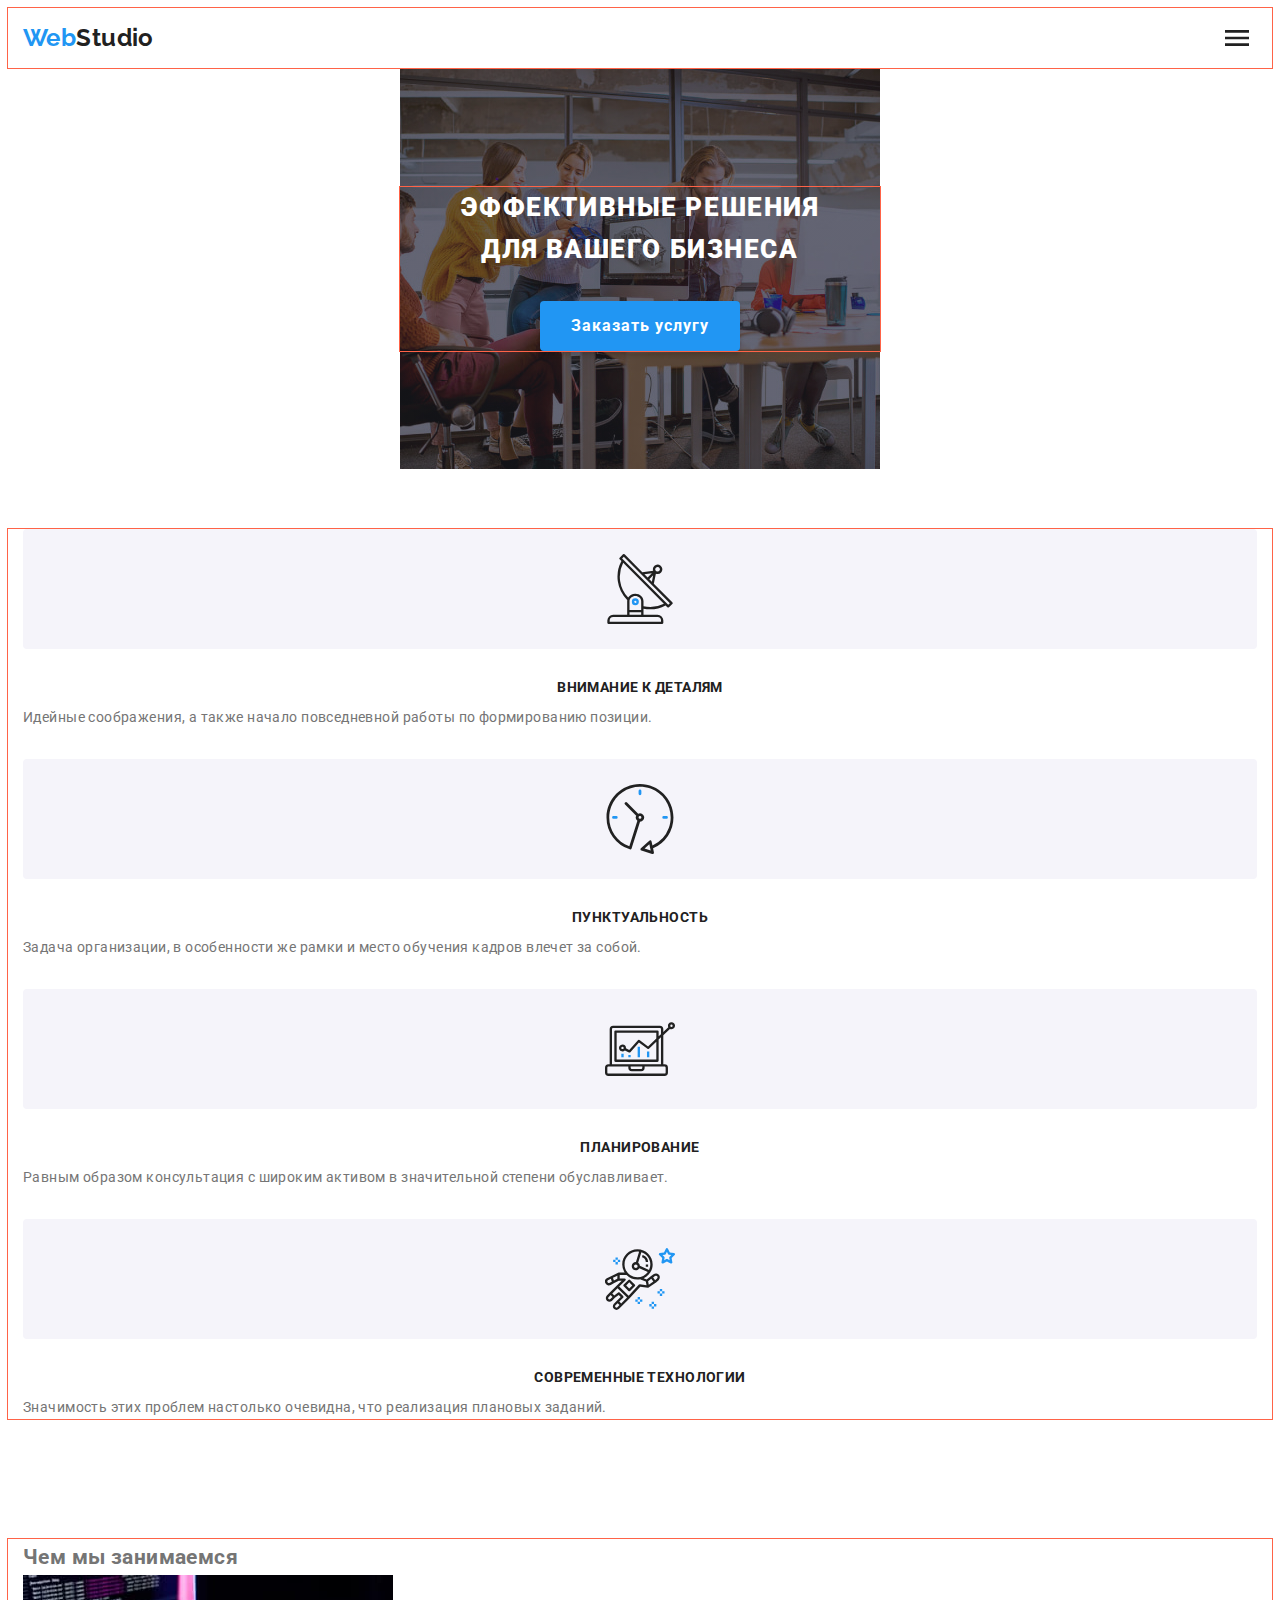
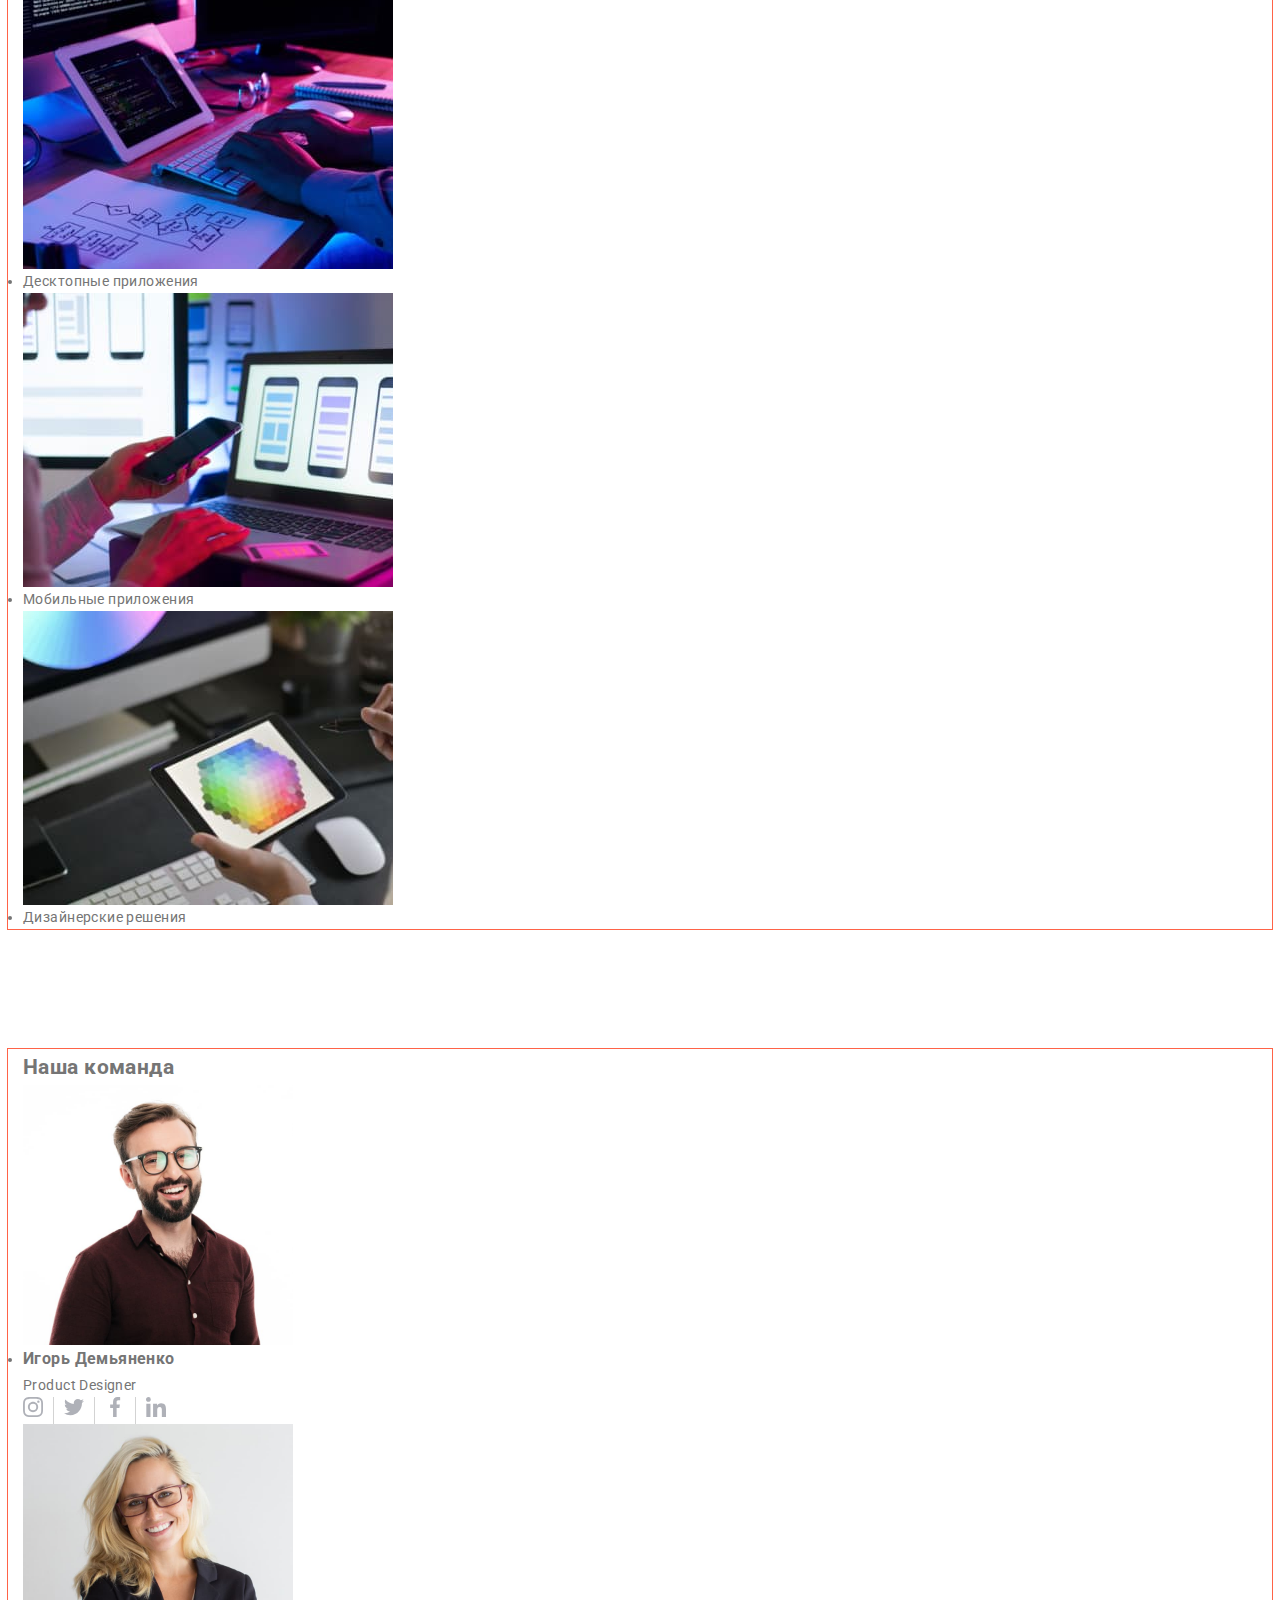
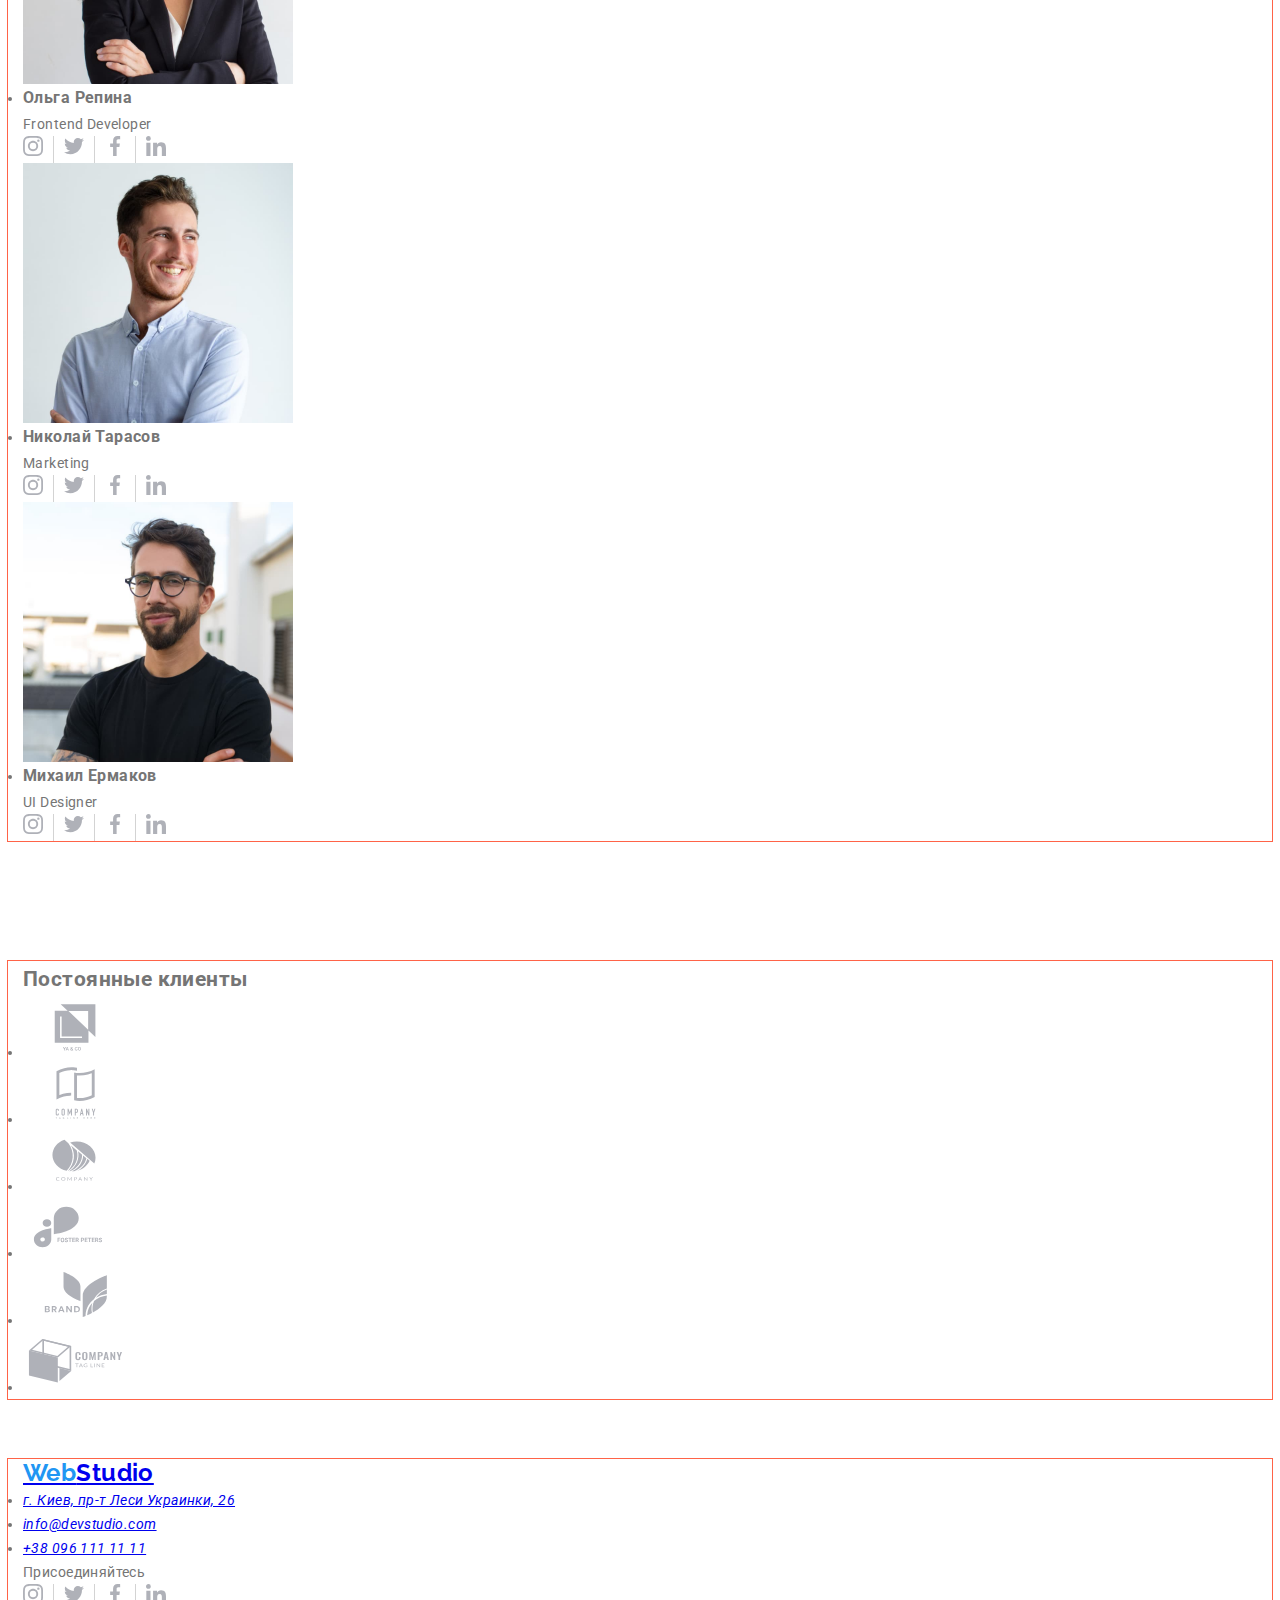
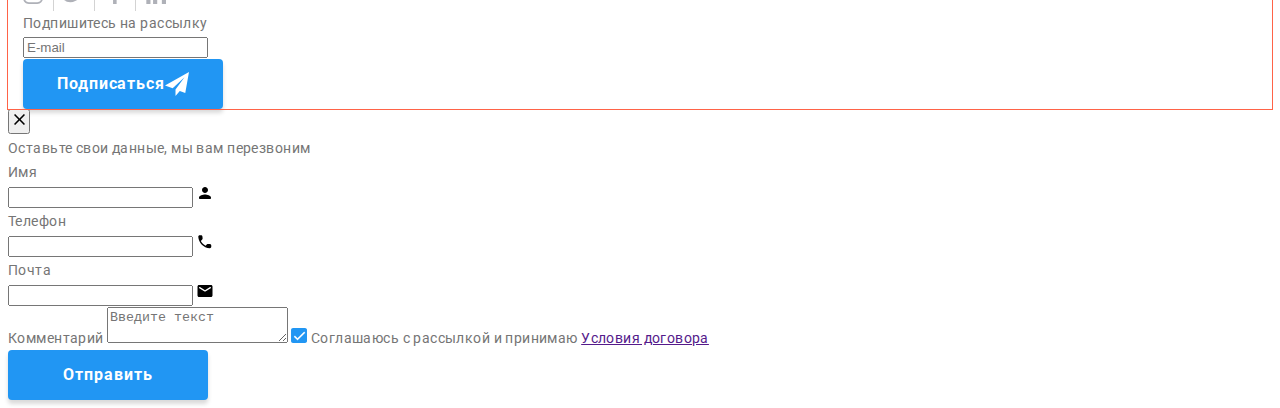
==== commit bf0f1084: "сделанный advantage" ====
--- a/index.html
+++ b/index.html
@@ -133,48 +133,48 @@
       <!-- Секция преимуществ -->
       <section class="section advantage">
         <div class="container">
-          <h2 class="title visually-hidden">Преимущества</h2>
+          <h2 class="visually-hidden">Преимущества</h2>
           <ul class="advantage__list">
             <li class="advantage__item">
-              <div class="advantage__icon--bg" aria-label="Рисунок антенны">
+              <div class="advantage__box" aria-label="Рисунок антенны">
                 <svg class="advantage__icon" width="70" height="70">
                   <use href="./images/icons.svg#icon-antenna"></use>
                 </svg>
               </div>
-              <h3 class="advantage__title">Внимание к деталям</h3>
+              <h3 class="advantage__title font-uppercase">Внимание к деталям</h3>
               <p class="advantage__text">
                 Идейные соображения, а также начало повседневной работы по формированию позиции.
               </p>
             </li>
             <li class="advantage__item">
-              <div class="advantage__icon--bg" aria-label="Рисунок часов">
+              <div class="advantage__box" aria-label="Рисунок часов">
                 <svg class="advantage__icon" width="70" height="70">
                   <use href="./images/icons.svg#icon-clock"></use>
                 </svg>
               </div>
-              <h3 class="advantage__title">Пунктуальность</h3>
+              <h3 class="advantage__title font-uppercase">Пунктуальность</h3>
               <p class="advantage__text">
                 Задача организации, в особенности же рамки и место обучения кадров влечет за собой.
               </p>
             </li>
             <li class="advantage__item">
-              <div class="advantage__icon--bg" aria-label="Рисунок диаграммы">
+              <div class="advantage__box" aria-label="Рисунок диаграммы">
                 <svg class="advantage__icon" width="70" height="70">
                   <use href="./images/icons.svg#icon-diagram"></use>
                 </svg>
               </div>
-              <h3 class="advantage__title">Планирование</h3>
+              <h3 class="advantage__title font-uppercase">Планирование</h3>
               <p class="advantage__text">
                 Равным образом консультация с широким активом в значительной степени обуславливает.
               </p>
             </li>
             <li class="advantage__item">
-              <div class="advantage__icon--bg" aria-label="Рисунок астронафта">
+              <div class="advantage__box" aria-label="Рисунок астронафта">
                 <svg class="advantage__icon" width="70" height="70">
                   <use href="./images/icons.svg#icon-astronaut"></use>
                 </svg>
               </div>
-              <h3 class="advantage__title">Современные технологии</h3>
+              <h3 class="advantage__title font-uppercase">Современные технологии</h3>
               <p class="advantage__text">
                 Значимость этих проблем настолько очевидна, что реализация плановых заданий.
               </p>
--- a/css/main.min.css
+++ b/css/main.min.css
@@ -1,2 +1,2 @@
-h1,h2,h3,h4,h5,h6,p{margin:0}ul{margin:0;padding:0}button{padding:0}body{font-family:Roboto,sans-serif;font-weight:400;font-size:14px;line-height:1.71429;letter-spacing:.03em;color:#757575;background-color:#fff}body.modal-open{overflow:hidden}img{display:block;max-width:100%;height:auto}button{cursor:pointer}.visually-hidden{position:absolute;white-space:nowrap;width:1px;height:1px;overflow:hidden;border:0;padding:0;clip:rect(0 0 0 0);clip-path:inset(50%);margin:-1px}.container{min-width:320px;padding-left:15px;padding-right:15px;margin-left:auto;margin-right:auto;outline:1px solid tomato}.logo{font-family:Raleway,sans-serif;font-weight:700;font-size:24px;line-height:1.16667}.logo--begin{color:#2196f3}.navigation__list{list-style:none}.navigation__item:not(:last-child){margin-bottom:32px}.navigation__link{font-weight:500;font-size:40px;line-height:1.175;letter-spacing:.02em;display:inline-block;text-decoration:none;color:#212121;transition:color 250ms cubic-bezier(0.4, 0, 0.2, 1)}.navigation__link:hover,.navigation__link:focus{color:#2196f3}.social-list{display:flex;list-style:none;flex-wrap:wrap}.social-list__item:not(:first-child){padding-left:10px}.social-list__item:not(:last-child){padding-right:10px;border-right:1px solid rgba(33,33,33,0.2)}.social-list__link{font-weight:500;font-size:18px;line-height:1.22222;letter-spacing:.02em;display:inline-block;text-decoration:none;color:#2196f3}.header{position:relative;min-width:320px;border-bottom:1px solid #ececec}.header__menu{position:absolute;top:30px;right:35px;z-index:1;width:100%;height:100vh;padding:48px 40px;display:flex;flex-direction:column;justify-content:space-between;background-color:#fff;transform-origin:top right;transform:scale(0) translate(0, 0);transition:transform 500ms cubic-bezier(0.4, 0, 0.2, 1)}.header__menu.is-open{transform:scale(1) translate(35px, -30px)}.header__btn-menu{position:absolute;right:15px;top:10px;z-index:2;display:flex;align-items:center;justify-content:center;color:#212121;border:none;background-color:transparent}.header__icon-btn{fill:currentColor;transition:color 250ms cubic-bezier(0.4, 0, 0.2, 1)}.header__btn-menu:hover .header__icon-btn,.header__btn-menu:focus .header__icon-btn{color:#2196f3}.header__icon-btn--close{opacity:0;transition:opacity 250ms cubic-bezier(0.4, 0, 0.2, 1)}.header__btn-menu.is-open .header__icon-btn--close{opacity:1}.header__icon-btn--menu{opacity:1;transition:opacity 250ms cubic-bezier(0.4, 0, 0.2, 1)}.header__btn-menu.is-open .header__icon-btn--menu{opacity:0}.header__logo{display:inline-block;padding-top:16px;padding-bottom:16px;text-decoration:none;color:#212121}.header__list{display:flex;list-style:none;flex-direction:column-reverse;margin-bottom:64px}.header__item{font-weight:500;font-size:24px;line-height:1.16667;letter-spacing:.02em}.header__item:last-child{font-weight:500;font-size:34px;line-height:1.17647;letter-spacing:.02em;margin-bottom:32px}.header__link{display:inline-block;text-decoration:none;color:inherit;transition:color 250ms cubic-bezier(0.4, 0, 0.2, 1)}.header__link:hover,.header__link:focus{color:#2196f3}.header__icon{display:none}
+h1,h2,h3,h4,h5,h6,p{margin:0}ul{margin:0;padding:0}button{padding:0}body{font-family:Roboto,sans-serif;font-weight:400;font-size:14px;line-height:1.71429;letter-spacing:.03em;color:#757575;background-color:#fff}body.modal-open{overflow:hidden}img{display:block;max-width:100%;height:auto}button{cursor:pointer}.visually-hidden{position:absolute;white-space:nowrap;width:1px;height:1px;overflow:hidden;border:0;padding:0;clip:rect(0 0 0 0);clip-path:inset(50%);margin:-1px}.container{min-width:320px;padding-left:15px;padding-right:15px;margin-left:auto;margin-right:auto;outline:1px solid tomato}.section{padding-top:60px;padding-bottom:60px}.logo{font-family:Raleway,sans-serif;font-weight:700;font-size:24px;line-height:1.16667}.logo--begin{color:#2196f3}.navigation__list{list-style:none}.navigation__item:not(:last-child){margin-bottom:32px}.navigation__link{font-weight:500;font-size:40px;line-height:1.175;letter-spacing:.02em;display:inline-block;text-decoration:none;color:#212121;transition:color 250ms cubic-bezier(0.4, 0, 0.2, 1)}.navigation__link:hover,.navigation__link:focus{color:#2196f3}.social-list{display:flex;list-style:none;flex-wrap:wrap}.social-list__item:not(:first-child){padding-left:10px}.social-list__item:not(:last-child){padding-right:10px;border-right:1px solid rgba(33,33,33,0.2)}.social-list__link{font-weight:500;font-size:18px;line-height:1.22222;letter-spacing:.02em;display:inline-block;text-decoration:none;color:#2196f3}.btn{display:flex;align-items:center;justify-content:center;width:200px;height:50px;font-family:inherit;font-weight:700;font-size:16px;line-height:1.875;letter-spacing:.06em;color:#fff;background-color:#2196f3;box-shadow:0px 4px 4px rgba(0,0,0,0.15);border:none;border-radius:4px;transition:background-color 250ms cubic-bezier(0.4, 0, 0.2, 1)}.btn:hover,.btn:focus{background-color:#188ce8}.font-uppercase{font-weight:700;font-size:14px;line-height:1.14286;letter-spacing:.03em;text-transform:uppercase}.header{position:relative;min-width:320px;border-bottom:1px solid #ececec}.header__menu{position:absolute;top:30px;right:35px;z-index:1;width:100%;height:100vh;padding:48px 40px;display:flex;flex-direction:column;justify-content:space-between;background-color:#fff;transform-origin:top right;transform:scale(0) translate(0, 0);transition:transform 500ms cubic-bezier(0.4, 0, 0.2, 1)}.header__menu.is-open{transform:scale(1) translate(35px, -30px)}.header__btn-menu{position:absolute;right:15px;top:10px;z-index:2;display:flex;align-items:center;justify-content:center;color:#212121;border:none;background-color:transparent}.header__icon-btn{fill:currentColor;transition:color 250ms cubic-bezier(0.4, 0, 0.2, 1)}.header__btn-menu:hover .header__icon-btn,.header__btn-menu:focus .header__icon-btn{color:#2196f3}.header__icon-btn--close{opacity:0;transition:opacity 250ms cubic-bezier(0.4, 0, 0.2, 1)}.header__btn-menu.is-open .header__icon-btn--close{opacity:1}.header__icon-btn--menu{opacity:1;transition:opacity 250ms cubic-bezier(0.4, 0, 0.2, 1)}.header__btn-menu.is-open .header__icon-btn--menu{opacity:0}.header__logo{display:inline-block;padding-top:16px;padding-bottom:16px;text-decoration:none;color:#212121}.header__list{display:flex;list-style:none;flex-direction:column-reverse;margin-bottom:64px}.header__item{font-weight:500;font-size:24px;line-height:1.16667;letter-spacing:.02em}.header__item:last-child{font-weight:500;font-size:34px;line-height:1.17647;letter-spacing:.02em;margin-bottom:32px;color:#2196f3}.header__link{display:inline-block;text-decoration:none;color:inherit;transition:color 250ms cubic-bezier(0.4, 0, 0.2, 1)}.header__link:hover,.header__link:focus{color:#2196f3}.header__icon{display:none}.hero{max-width:480px;margin-left:auto;margin-right:auto;padding-top:118px;padding-bottom:118px;background-color:#c4c4c4;background-image:linear-gradient(rgba(47,48,58,0.4), rgba(47,48,58,0.4)),url(../images/hero/hero-480.jpg);background-repeat:no-repeat;background-position:center;background-size:cover;text-align:center}@media (min-device-pixel-ratio: 2), (min-resolution: 192dpi), (min-resolution: 2dppx){.hero{background-image:linear-gradient(rgba(47,48,58,0.4), rgba(47,48,58,0.4)),url(../images/hero/hero-480@2x.jpg)}}.hero__title{margin-bottom:30px;padding:0 45px;font-weight:900;font-size:26px;line-height:1.61538;letter-spacing:.06em;text-transform:uppercase;color:#fff}.hero__btn{margin-left:auto;margin-right:auto}.advantage__list{list-style:none}.advantage__item:not(:last-child){margin-bottom:30px}.advantage__title{margin-bottom:10px;color:#212121;text-align:center}.advantage__box{display:flex;align-items:center;justify-content:center;height:120px;margin-bottom:30px;background-color:#f5f4fa;border-radius:4px}
 /*# sourceMappingURL=main.min.css.map */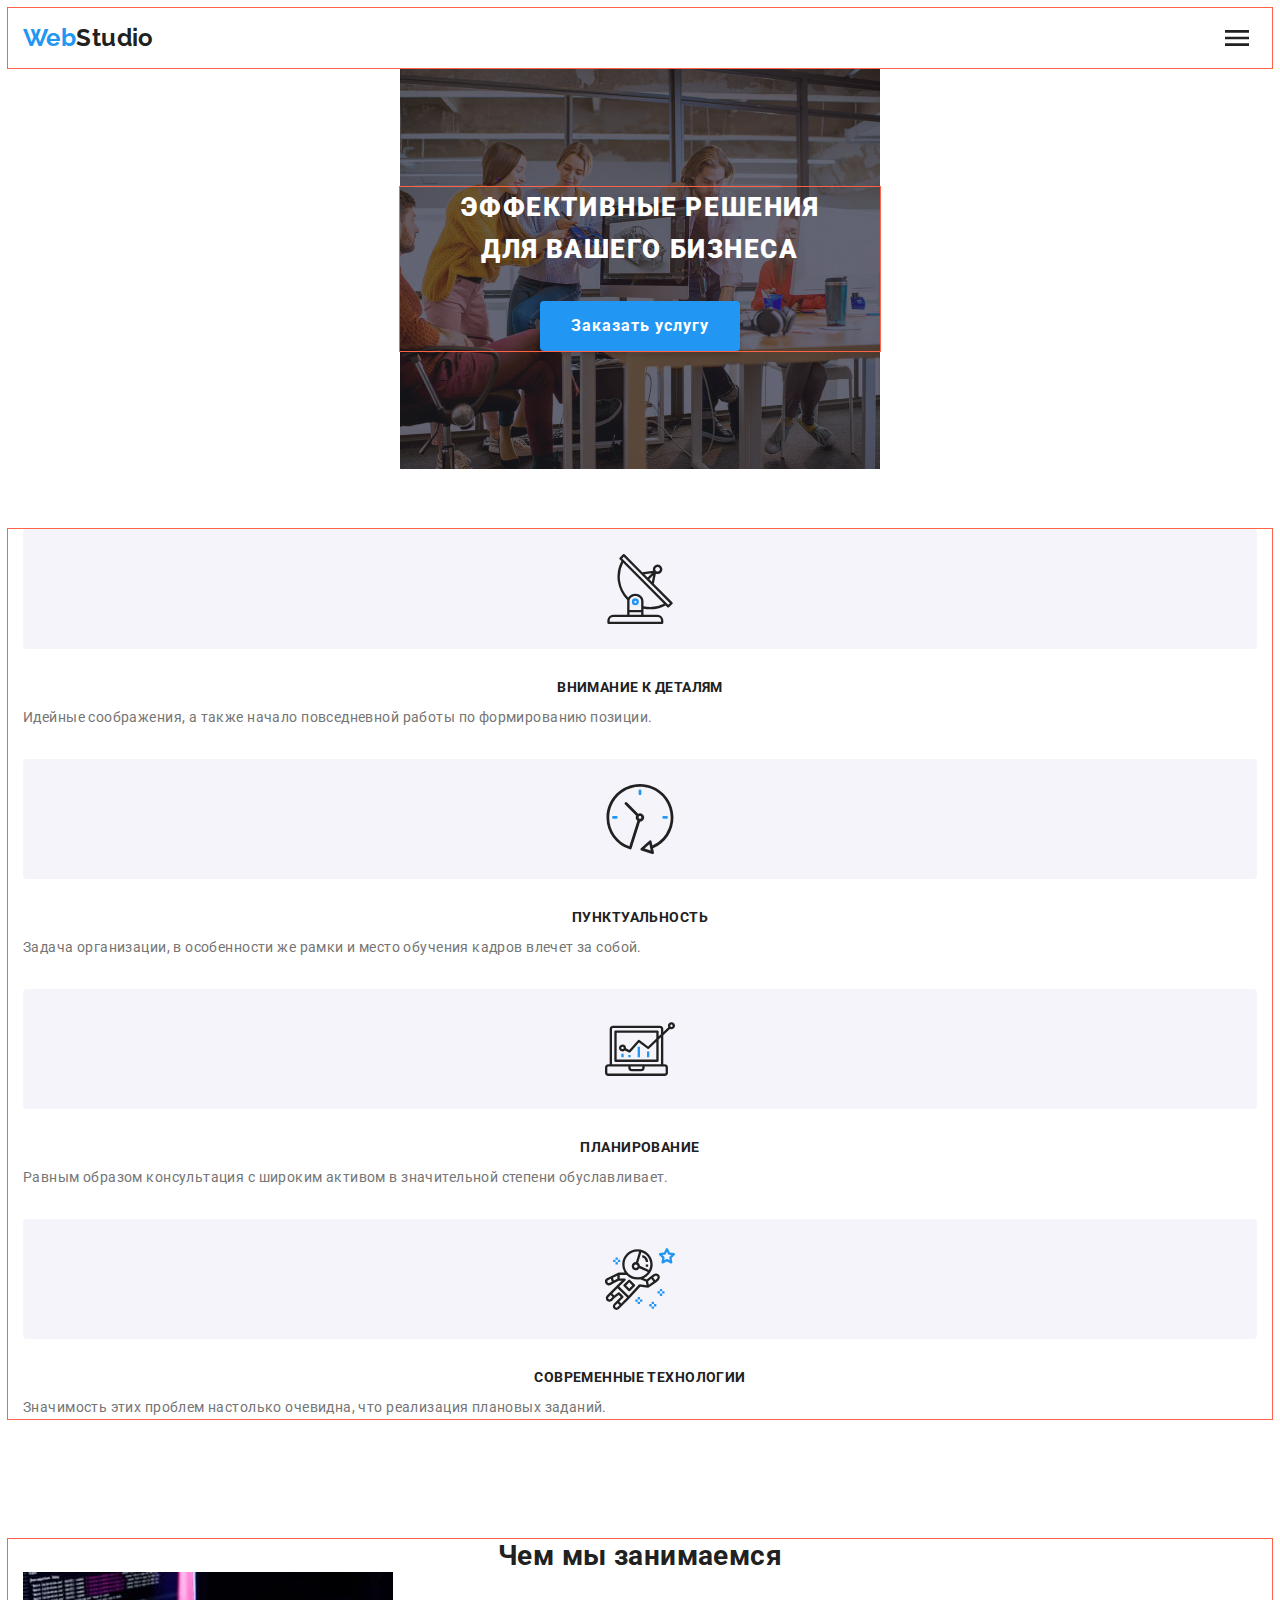
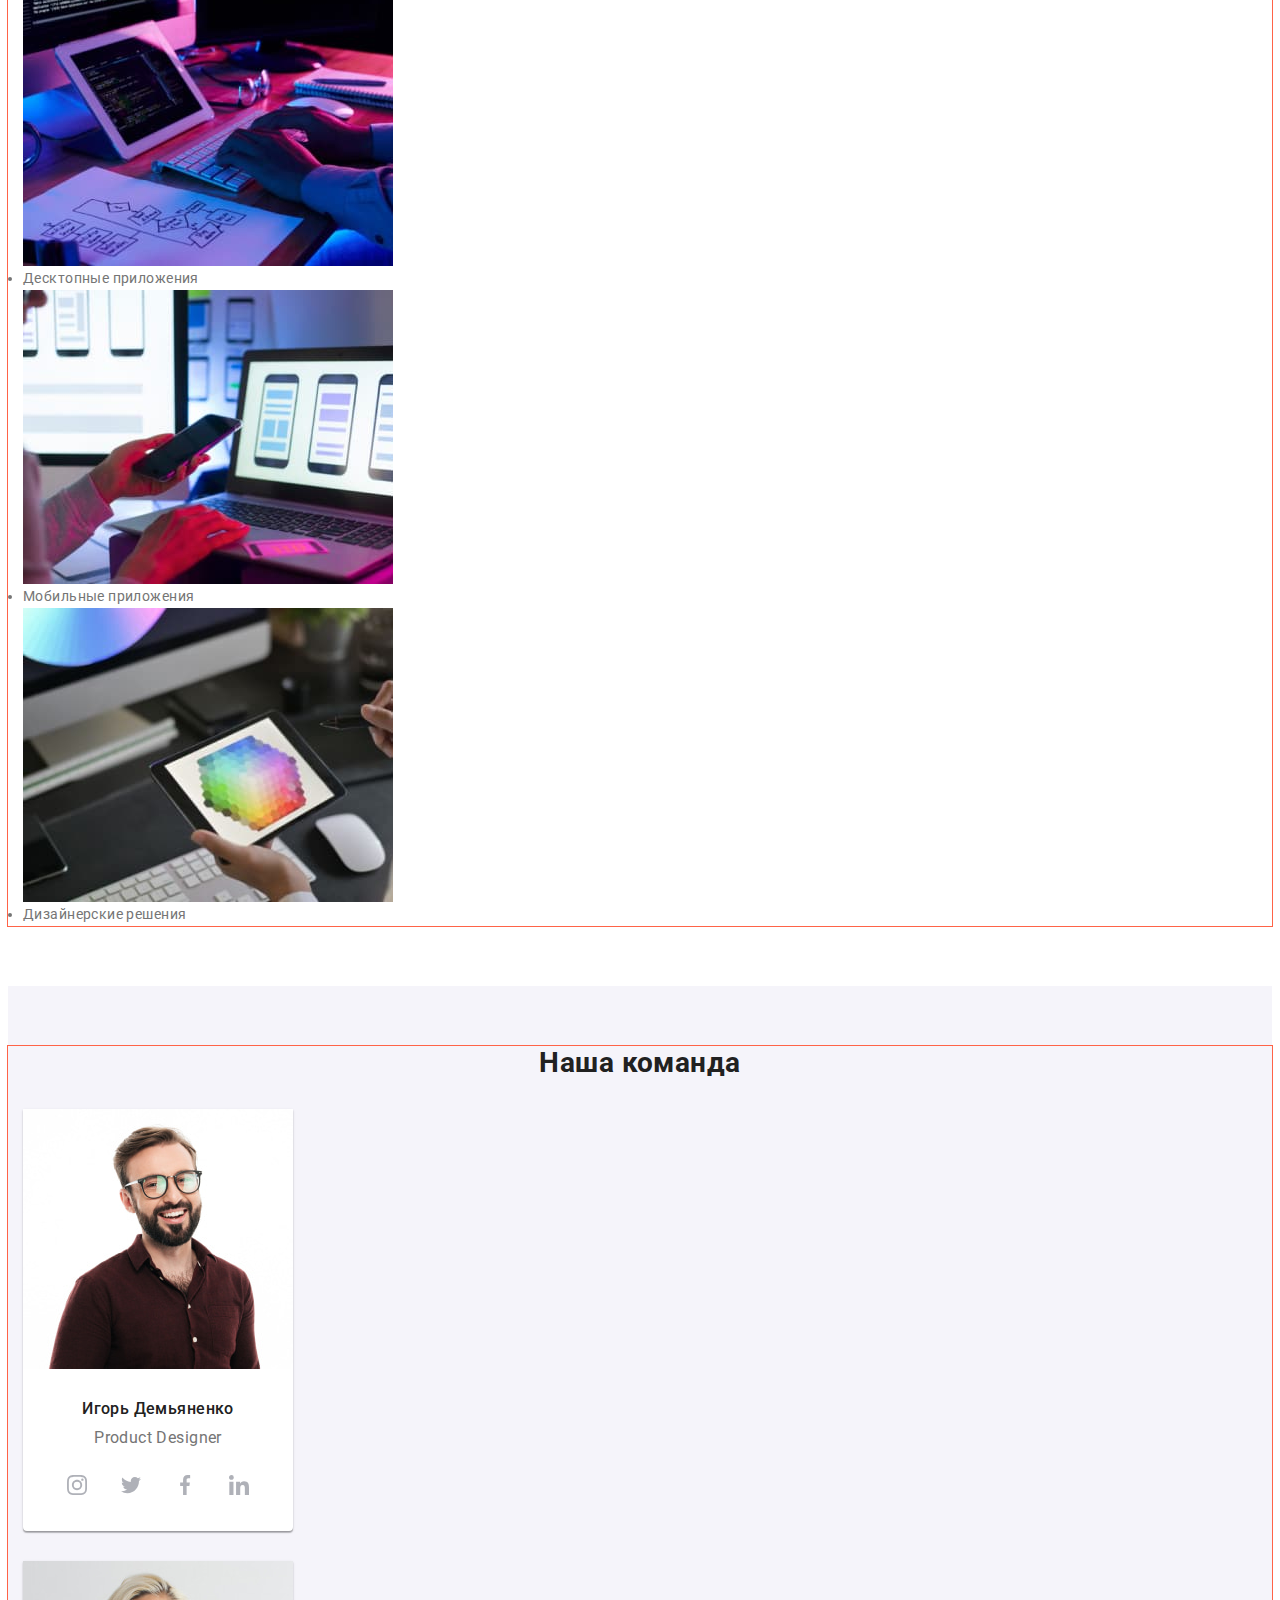
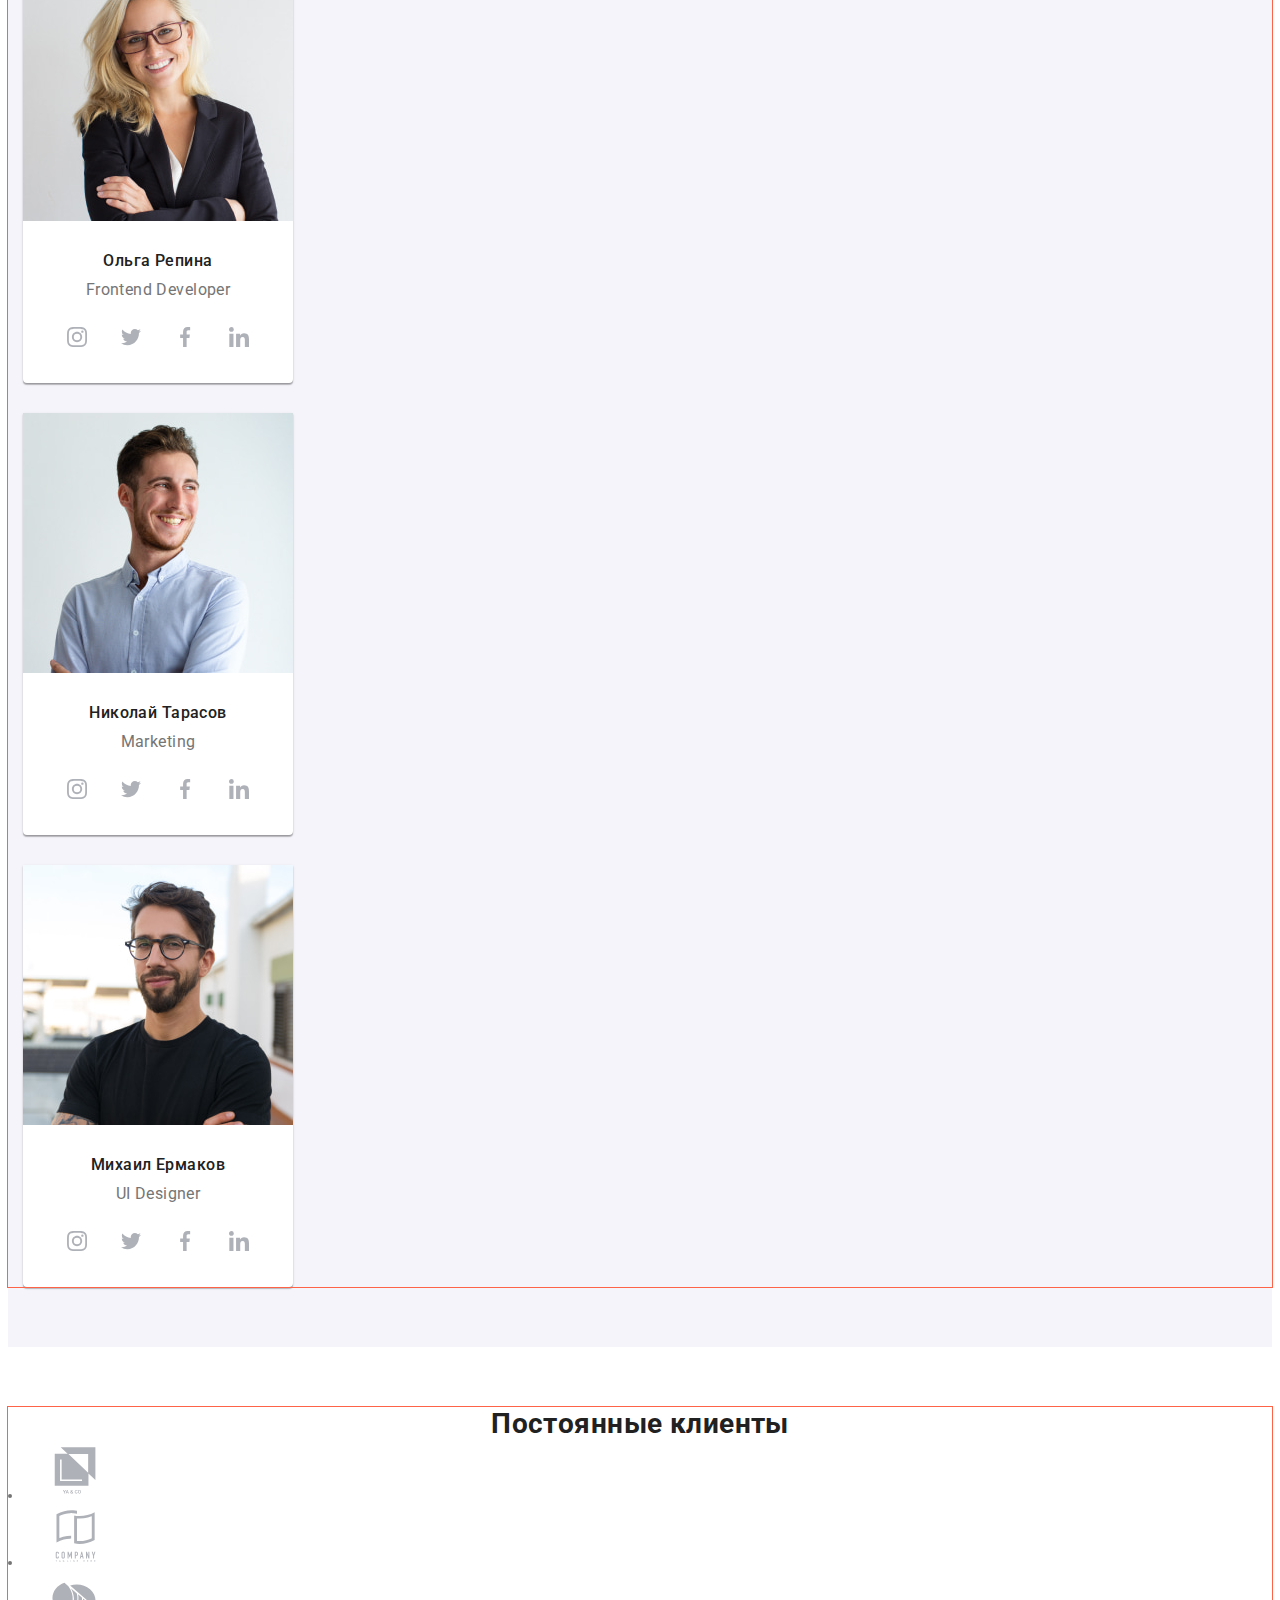
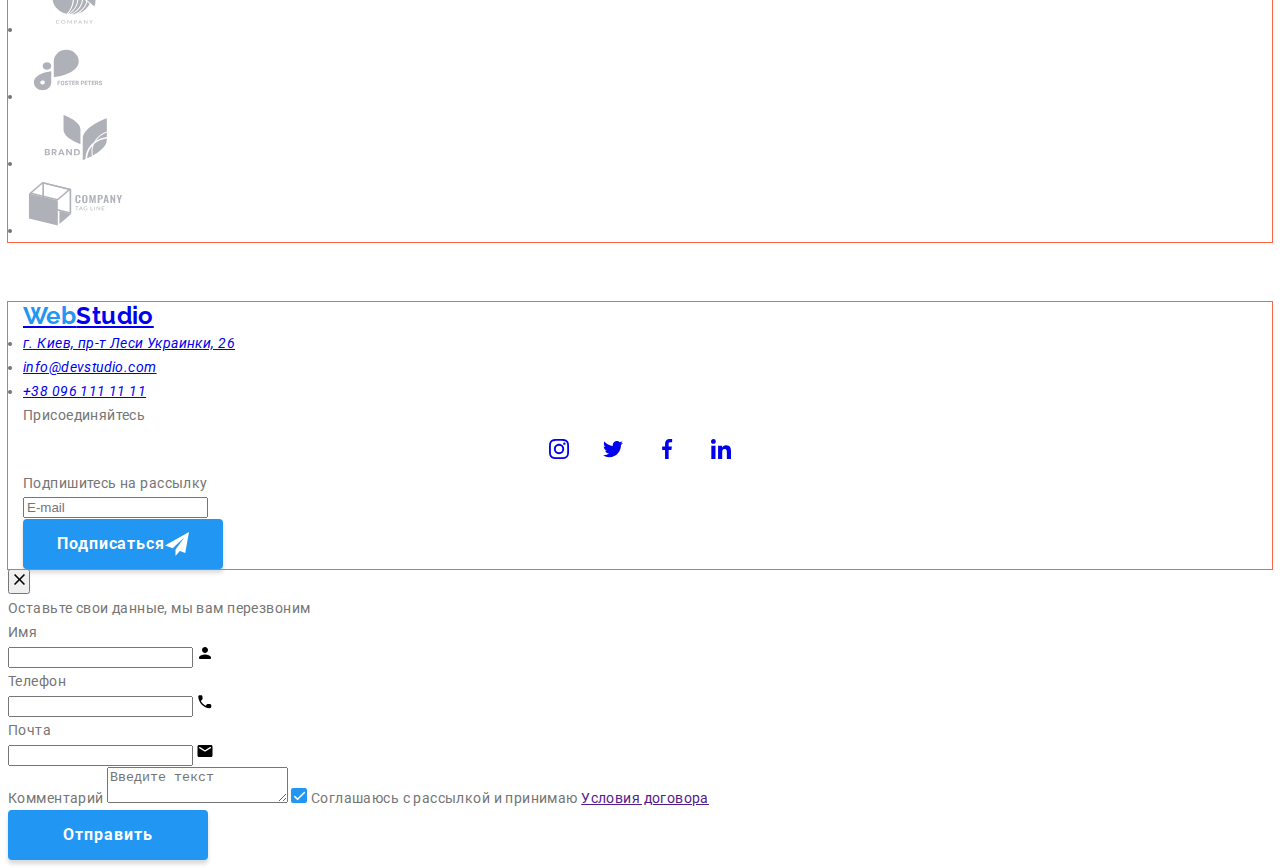
==== commit 6aae362f: "сделанный team" ====
--- a/index.html
+++ b/index.html
@@ -133,7 +133,7 @@
       <!-- Секция преимуществ -->
       <section class="section advantage">
         <div class="container">
-          <h2 class="visually-hidden">Преимущества</h2>
+          <h2 class="font-title visually-hidden">Преимущества</h2>
           <ul class="advantage__list">
             <li class="advantage__item">
               <div class="advantage__box" aria-label="Рисунок антенны">
@@ -185,7 +185,7 @@
       <!-- Секция изображений о специализации -->
       <section class="section gallery">
         <div class="container">
-          <h2 class="title gallery__title">Чем мы занимаемся</h2>
+          <h2 class="font-title gallery__title">Чем мы занимаемся</h2>
           <ul class="gallery__list">
             <li class="gallery__item">
               <img
@@ -220,14 +220,22 @@
       <!-- Секция наша команда -->
       <section class="section team">
         <div class="container">
-          <h2 class="title team__title">Наша команда</h2>
+          <h2 class="font-title team__title">Наша команда</h2>
           <ul class="card-list">
             <li class="card-list__item">
               <img
                 class="card-list__img"
-                src="./images/igor.jpg"
+                srcset="
+                  ./images/team/igor-450.jpg    450w,
+                  ./images/team/igor-450@2x.jpg 900w,
+                  ./images/team/igor-354.jpg    354w,
+                  ./images/team/igor-354@2x.jpg 708w,
+                  ./images/team/igor-270.jpg    270w,
+                  ./images/team/igor-270@2x.jpg 540w
+                "
+                sizes="(min-width: 1200px) 270px, (min-width: 768px) 354px, (min-width: 450px) 450px, 100vw"
+                src="./images/team/igor-450.jpg"
                 alt="Игорь Демьяненко"
-                width="270"
               />
               <div class="card-list__content">
                 <h3 class="card-list__title">Игорь Демьяненко</h3>
@@ -289,7 +297,12 @@
               </div>
             </li>
             <li class="card-list__item">
-              <img class="card-list__img" src="./images/olga.jpg" alt="Ольга Репина" width="270" />
+              <img class="card-list__img" srcset=" ./images/team/olga-450.jpg 450w,
+              ./images/team/olga-450@2x.jpg 900w, ./images/team/olga-354.jpg 354w,
+              ./images/team/olga-354@2x.jpg 708w, ./images/team/olga-270.jpg 270w,
+              ./images/team/olga-270@2x.jpg 540w " sizes="(min-width: 1200px) 270px, (min-width:
+              768px) 354px, (min-width: 450px) 450px, 100vw" src="./images/team/olga-450.jpg
+              alt="Ольга Репина" />
               <div class="card-list__content">
                 <h3 class="card-list__title">Ольга Репина</h3>
                 <p class="card-list__text" lang="en">Frontend Developer</p>
@@ -350,12 +363,12 @@
               </div>
             </li>
             <li class="card-list__item">
-              <img
-                class="card-list__img"
-                src="./images/nikolay.jpg"
-                alt="Николай Тарасов"
-                width="270"
-              />
+              <img class="card-list__img" srcset=" ./images/team/nikolay-450.jpg 450w,
+              ./images/team/nikolay-450@2x.jpg 900w, ./images/team/nikolay-354.jpg 354w,
+              ./images/team/nikolay-354@2x.jpg 708w, ./images/team/nikolay-270.jpg 270w,
+              ./images/team/nikolay-270@2x.jpg 540w " sizes="(min-width: 1200px) 270px, (min-width:
+              768px) 354px, (min-width: 450px) 450px, 100vw" src="./images/team/nikolay-450.jpg
+              alt="Николай Тарасов" />
               <div class="card-list__content">
                 <h3 class="card-list__title">Николай Тарасов</h3>
                 <p class="card-list__text" lang="en">Marketing</p>
@@ -418,9 +431,17 @@
             <li class="card-list__item">
               <img
                 class="card-list__img"
-                src="./images/mihail.jpg"
+                srcset="
+                  ./images/team/mihail-450.jpg    450w,
+                  ./images/team/mihail-450@2x.jpg 900w,
+                  ./images/team/mihail-354.jpg    354w,
+                  ./images/team/mihail-354@2x.jpg 708w,
+                  ./images/team/mihail-270.jpg    270w,
+                  ./images/team/mihail-270@2x.jpg 540w
+                "
+                sizes="(min-width: 1200px) 270px, (min-width: 768px) 354px, (min-width: 450px) 450px, 100vw"
+                src="./images/team/mihail-450.jpg"
                 alt="Михаил Ермаков"
-                width="270"
               />
               <div class="card-list__content">
                 <h3 class="card-list__title">Михаил Ермаков</h3>
@@ -486,7 +507,7 @@
       </section>
       <section class="section client">
         <div class="container">
-          <h2 class="title client__title">Постоянные клиенты</h2>
+          <h2 class="font-title client__title">Постоянные клиенты</h2>
           <ul class="client__list">
             <li class="client__item">
               <a href="" class="client__link" aria-label="Клиент 1">
--- a/css/main.min.css
+++ b/css/main.min.css
@@ -1,2 +1,2 @@
-h1,h2,h3,h4,h5,h6,p{margin:0}ul{margin:0;padding:0}button{padding:0}body{font-family:Roboto,sans-serif;font-weight:400;font-size:14px;line-height:1.71429;letter-spacing:.03em;color:#757575;background-color:#fff}body.modal-open{overflow:hidden}img{display:block;max-width:100%;height:auto}button{cursor:pointer}.visually-hidden{position:absolute;white-space:nowrap;width:1px;height:1px;overflow:hidden;border:0;padding:0;clip:rect(0 0 0 0);clip-path:inset(50%);margin:-1px}.container{min-width:320px;padding-left:15px;padding-right:15px;margin-left:auto;margin-right:auto;outline:1px solid tomato}.section{padding-top:60px;padding-bottom:60px}.logo{font-family:Raleway,sans-serif;font-weight:700;font-size:24px;line-height:1.16667}.logo--begin{color:#2196f3}.navigation__list{list-style:none}.navigation__item:not(:last-child){margin-bottom:32px}.navigation__link{font-weight:500;font-size:40px;line-height:1.175;letter-spacing:.02em;display:inline-block;text-decoration:none;color:#212121;transition:color 250ms cubic-bezier(0.4, 0, 0.2, 1)}.navigation__link:hover,.navigation__link:focus{color:#2196f3}.social-list{display:flex;list-style:none;flex-wrap:wrap}.social-list__item:not(:first-child){padding-left:10px}.social-list__item:not(:last-child){padding-right:10px;border-right:1px solid rgba(33,33,33,0.2)}.social-list__link{font-weight:500;font-size:18px;line-height:1.22222;letter-spacing:.02em;display:inline-block;text-decoration:none;color:#2196f3}.btn{display:flex;align-items:center;justify-content:center;width:200px;height:50px;font-family:inherit;font-weight:700;font-size:16px;line-height:1.875;letter-spacing:.06em;color:#fff;background-color:#2196f3;box-shadow:0px 4px 4px rgba(0,0,0,0.15);border:none;border-radius:4px;transition:background-color 250ms cubic-bezier(0.4, 0, 0.2, 1)}.btn:hover,.btn:focus{background-color:#188ce8}.font-uppercase{font-weight:700;font-size:14px;line-height:1.14286;letter-spacing:.03em;text-transform:uppercase}.header{position:relative;min-width:320px;border-bottom:1px solid #ececec}.header__menu{position:absolute;top:30px;right:35px;z-index:1;width:100%;height:100vh;padding:48px 40px;display:flex;flex-direction:column;justify-content:space-between;background-color:#fff;transform-origin:top right;transform:scale(0) translate(0, 0);transition:transform 500ms cubic-bezier(0.4, 0, 0.2, 1)}.header__menu.is-open{transform:scale(1) translate(35px, -30px)}.header__btn-menu{position:absolute;right:15px;top:10px;z-index:2;display:flex;align-items:center;justify-content:center;color:#212121;border:none;background-color:transparent}.header__icon-btn{fill:currentColor;transition:color 250ms cubic-bezier(0.4, 0, 0.2, 1)}.header__btn-menu:hover .header__icon-btn,.header__btn-menu:focus .header__icon-btn{color:#2196f3}.header__icon-btn--close{opacity:0;transition:opacity 250ms cubic-bezier(0.4, 0, 0.2, 1)}.header__btn-menu.is-open .header__icon-btn--close{opacity:1}.header__icon-btn--menu{opacity:1;transition:opacity 250ms cubic-bezier(0.4, 0, 0.2, 1)}.header__btn-menu.is-open .header__icon-btn--menu{opacity:0}.header__logo{display:inline-block;padding-top:16px;padding-bottom:16px;text-decoration:none;color:#212121}.header__list{display:flex;list-style:none;flex-direction:column-reverse;margin-bottom:64px}.header__item{font-weight:500;font-size:24px;line-height:1.16667;letter-spacing:.02em}.header__item:last-child{font-weight:500;font-size:34px;line-height:1.17647;letter-spacing:.02em;margin-bottom:32px;color:#2196f3}.header__link{display:inline-block;text-decoration:none;color:inherit;transition:color 250ms cubic-bezier(0.4, 0, 0.2, 1)}.header__link:hover,.header__link:focus{color:#2196f3}.header__icon{display:none}.hero{max-width:480px;margin-left:auto;margin-right:auto;padding-top:118px;padding-bottom:118px;background-color:#c4c4c4;background-image:linear-gradient(rgba(47,48,58,0.4), rgba(47,48,58,0.4)),url(../images/hero/hero-480.jpg);background-repeat:no-repeat;background-position:center;background-size:cover;text-align:center}@media (min-device-pixel-ratio: 2), (min-resolution: 192dpi), (min-resolution: 2dppx){.hero{background-image:linear-gradient(rgba(47,48,58,0.4), rgba(47,48,58,0.4)),url(../images/hero/hero-480@2x.jpg)}}.hero__title{margin-bottom:30px;padding:0 45px;font-weight:900;font-size:26px;line-height:1.61538;letter-spacing:.06em;text-transform:uppercase;color:#fff}.hero__btn{margin-left:auto;margin-right:auto}.advantage__list{list-style:none}.advantage__item:not(:last-child){margin-bottom:30px}.advantage__title{margin-bottom:10px;color:#212121;text-align:center}.advantage__box{display:flex;align-items:center;justify-content:center;height:120px;margin-bottom:30px;background-color:#f5f4fa;border-radius:4px}
+h1,h2,h3,h4,h5,h6,p{margin:0}ul{margin:0;padding:0}button{padding:0}body{font-family:Roboto,sans-serif;font-weight:400;font-size:14px;line-height:1.71429;letter-spacing:.03em;color:#757575;background-color:#fff}body.modal-open{overflow:hidden}img{display:block;max-width:100%;height:auto}button{cursor:pointer}.visually-hidden{position:absolute;white-space:nowrap;width:1px;height:1px;overflow:hidden;border:0;padding:0;clip:rect(0 0 0 0);clip-path:inset(50%);margin:-1px}.container{min-width:320px;padding-left:15px;padding-right:15px;margin-left:auto;margin-right:auto;outline:1px solid tomato}.section{padding-top:60px;padding-bottom:60px}.logo{font-family:Raleway,sans-serif;font-weight:700;font-size:24px;line-height:1.16667}.logo--begin{color:#2196f3}.navigation__list{list-style:none}.navigation__item:not(:last-child){margin-bottom:32px}.navigation__link{font-weight:500;font-size:40px;line-height:1.175;letter-spacing:.02em;display:inline-block;text-decoration:none;color:#212121;transition:color 250ms cubic-bezier(0.4, 0, 0.2, 1)}.navigation__link:hover,.navigation__link:focus{color:#2196f3}.social-list{display:flex;list-style:none;justify-content:center}.social-list__item:not(:first-child){margin-left:10px}.social-list__icon{--color3: currentColor}.social-list__link{text-decoration:none;display:flex;align-items:center;justify-content:center;width:44px;height:44px;border-radius:50%}.btn{display:flex;align-items:center;justify-content:center;width:200px;height:50px;font-family:inherit;font-weight:700;font-size:16px;line-height:1.875;letter-spacing:.06em;color:#fff;background-color:#2196f3;box-shadow:0px 4px 4px rgba(0,0,0,0.15);border:none;border-radius:4px;transition:background-color 250ms cubic-bezier(0.4, 0, 0.2, 1)}.btn:hover,.btn:focus{background-color:#188ce8}.font-uppercase{font-weight:700;font-size:14px;line-height:1.14286;letter-spacing:.03em;text-transform:uppercase}.font-title{font-size:28px;line-height:1.17857;text-align:center;color:#212121}.card-list{list-style:none}.card-list__item{max-width:450px;box-shadow:0px 1px 3px rgba(0,0,0,0.12),0px 1px 1px rgba(0,0,0,0.14),0px 2px 1px rgba(0,0,0,0.2);border-radius:0px 0px 4px 4px;background-color:#fff}.card-list__item:not(:last-child){margin-bottom:30px}@media screen and (max-width: 767px){.card-list__item{margin-left:auto;margin-right:auto}}@media screen and (min-width: 768px){.card-list__item{max-width:354px}}@media screen and (min-width: 1200px){.card-list__item{max-width:270px}}.card-list__title{font-weight:500;font-size:16px;line-height:1.1875;margin-bottom:10px;color:#212121}.card-list__content{padding-top:30px;padding-bottom:24px}.card-list__text{font-size:16px;line-height:1.1875;margin-bottom:16px}.card-list .social-list{margin-left:auto;margin-right:auto}.header{position:relative;min-width:320px;border-bottom:1px solid #ececec}.header__menu{position:absolute;top:30px;right:35px;z-index:1;width:100%;height:100vh;padding:48px 40px;display:flex;flex-direction:column;justify-content:space-between;background-color:#fff;transform-origin:top right;transform:scale(0) translate(0, 0);transition:transform 500ms cubic-bezier(0.4, 0, 0.2, 1)}.header__menu.is-open{transform:scale(1) translate(35px, -30px)}.header__menu .social-list{flex-wrap:wrap;justify-content:left}.header__menu .social-list__item:not(:last-child){padding-right:10px;border-right:1px solid rgba(33,33,33,0.2)}.header__menu .social-list__link{display:inline-block;width:auto;height:auto;border-radius:0;font-weight:500;font-size:18px;line-height:1.22222;letter-spacing:.02em;color:#2196f3}.header__btn-menu{position:absolute;right:15px;top:10px;z-index:2;display:flex;align-items:center;justify-content:center;color:#212121;border:none;background-color:transparent}.header__icon-btn{fill:currentColor;transition:color 250ms cubic-bezier(0.4, 0, 0.2, 1)}.header__btn-menu:hover .header__icon-btn,.header__btn-menu:focus .header__icon-btn{color:#2196f3}.header__icon-btn--close{opacity:0;transition:opacity 250ms cubic-bezier(0.4, 0, 0.2, 1)}.header__btn-menu.is-open .header__icon-btn--close{opacity:1}.header__icon-btn--menu{opacity:1;transition:opacity 250ms cubic-bezier(0.4, 0, 0.2, 1)}.header__btn-menu.is-open .header__icon-btn--menu{opacity:0}.header__logo{display:inline-block;padding-top:16px;padding-bottom:16px;text-decoration:none;color:#212121}.header__list{display:flex;list-style:none;flex-direction:column-reverse;margin-bottom:64px}.header__item{font-weight:500;font-size:24px;line-height:1.16667;letter-spacing:.02em}.header__item:last-child{font-weight:500;font-size:34px;line-height:1.17647;letter-spacing:.02em;margin-bottom:32px;color:#2196f3}.header__link{display:inline-block;text-decoration:none;color:inherit;transition:color 250ms cubic-bezier(0.4, 0, 0.2, 1)}.header__link:hover,.header__link:focus{color:#2196f3}.header__icon{display:none}.hero{max-width:480px;margin-left:auto;margin-right:auto;padding-top:118px;padding-bottom:118px;background-color:#c4c4c4;background-image:linear-gradient(rgba(47,48,58,0.4), rgba(47,48,58,0.4)),url(../images/hero/hero-480.jpg);background-repeat:no-repeat;background-position:center;background-size:cover;text-align:center}@media (min-device-pixel-ratio: 2), (min-resolution: 192dpi), (min-resolution: 2dppx){.hero{background-image:linear-gradient(rgba(47,48,58,0.4), rgba(47,48,58,0.4)),url(../images/hero/hero-480@2x.jpg)}}.hero__title{margin-bottom:30px;padding:0 45px;font-weight:900;font-size:26px;line-height:1.61538;letter-spacing:.06em;text-transform:uppercase;color:#fff}.hero__btn{margin-left:auto;margin-right:auto}.advantage__list{list-style:none}.advantage__item:not(:last-child){margin-bottom:30px}.advantage__title{margin-bottom:10px;color:#212121;text-align:center}.advantage__box{display:flex;align-items:center;justify-content:center;height:120px;margin-bottom:30px;background-color:#f5f4fa;border-radius:4px}@media screen and (max-width: 1199px){.gallery{display:none}}.team{text-align:center;background-color:#f5f4fa}.team__title{margin-bottom:30px}.team .social-list__link{color:#afb1b8;transition:background-color 250ms cubic-bezier(0.4, 0, 0.2, 1),color 250ms cubic-bezier(0.4, 0, 0.2, 1)}.team .social-list__link:hover,.team .social-list__link:focus{color:#fff;background-color:#2196f3;border-radius:50%}
 /*# sourceMappingURL=main.min.css.map */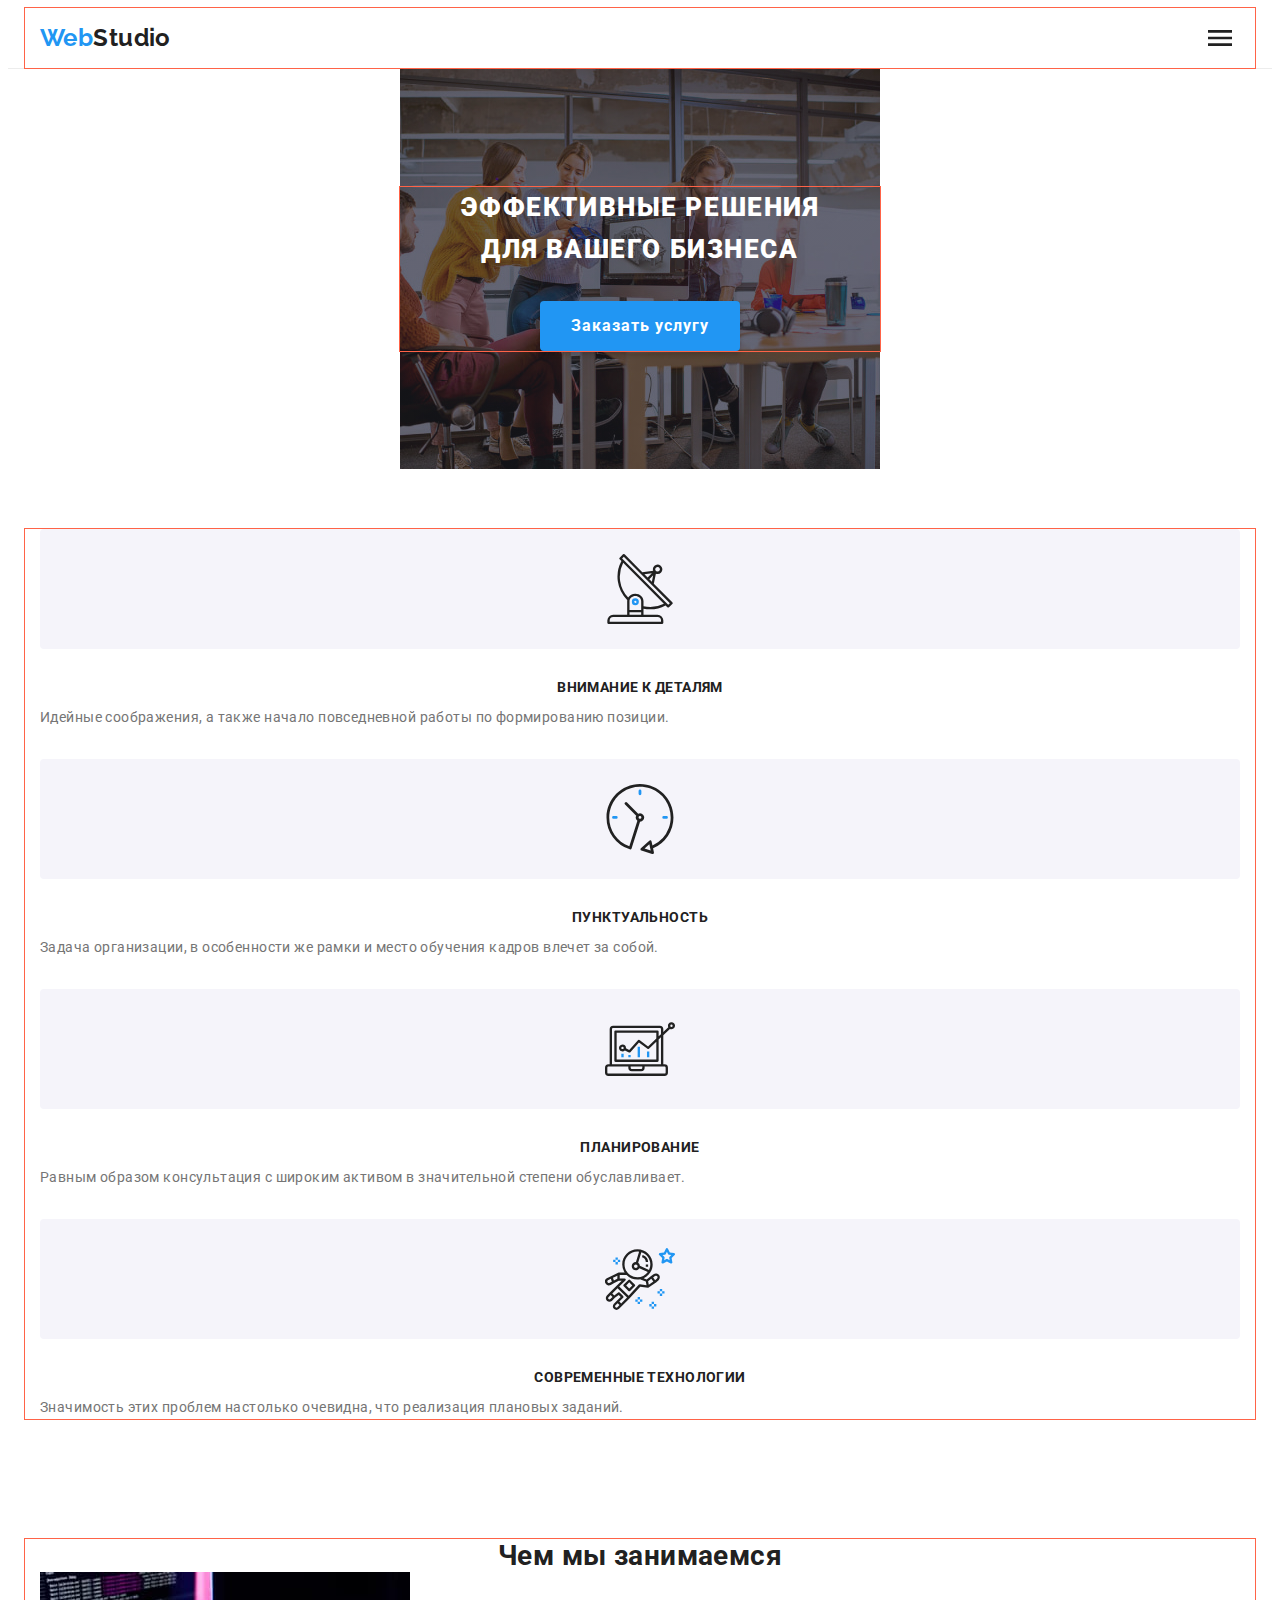
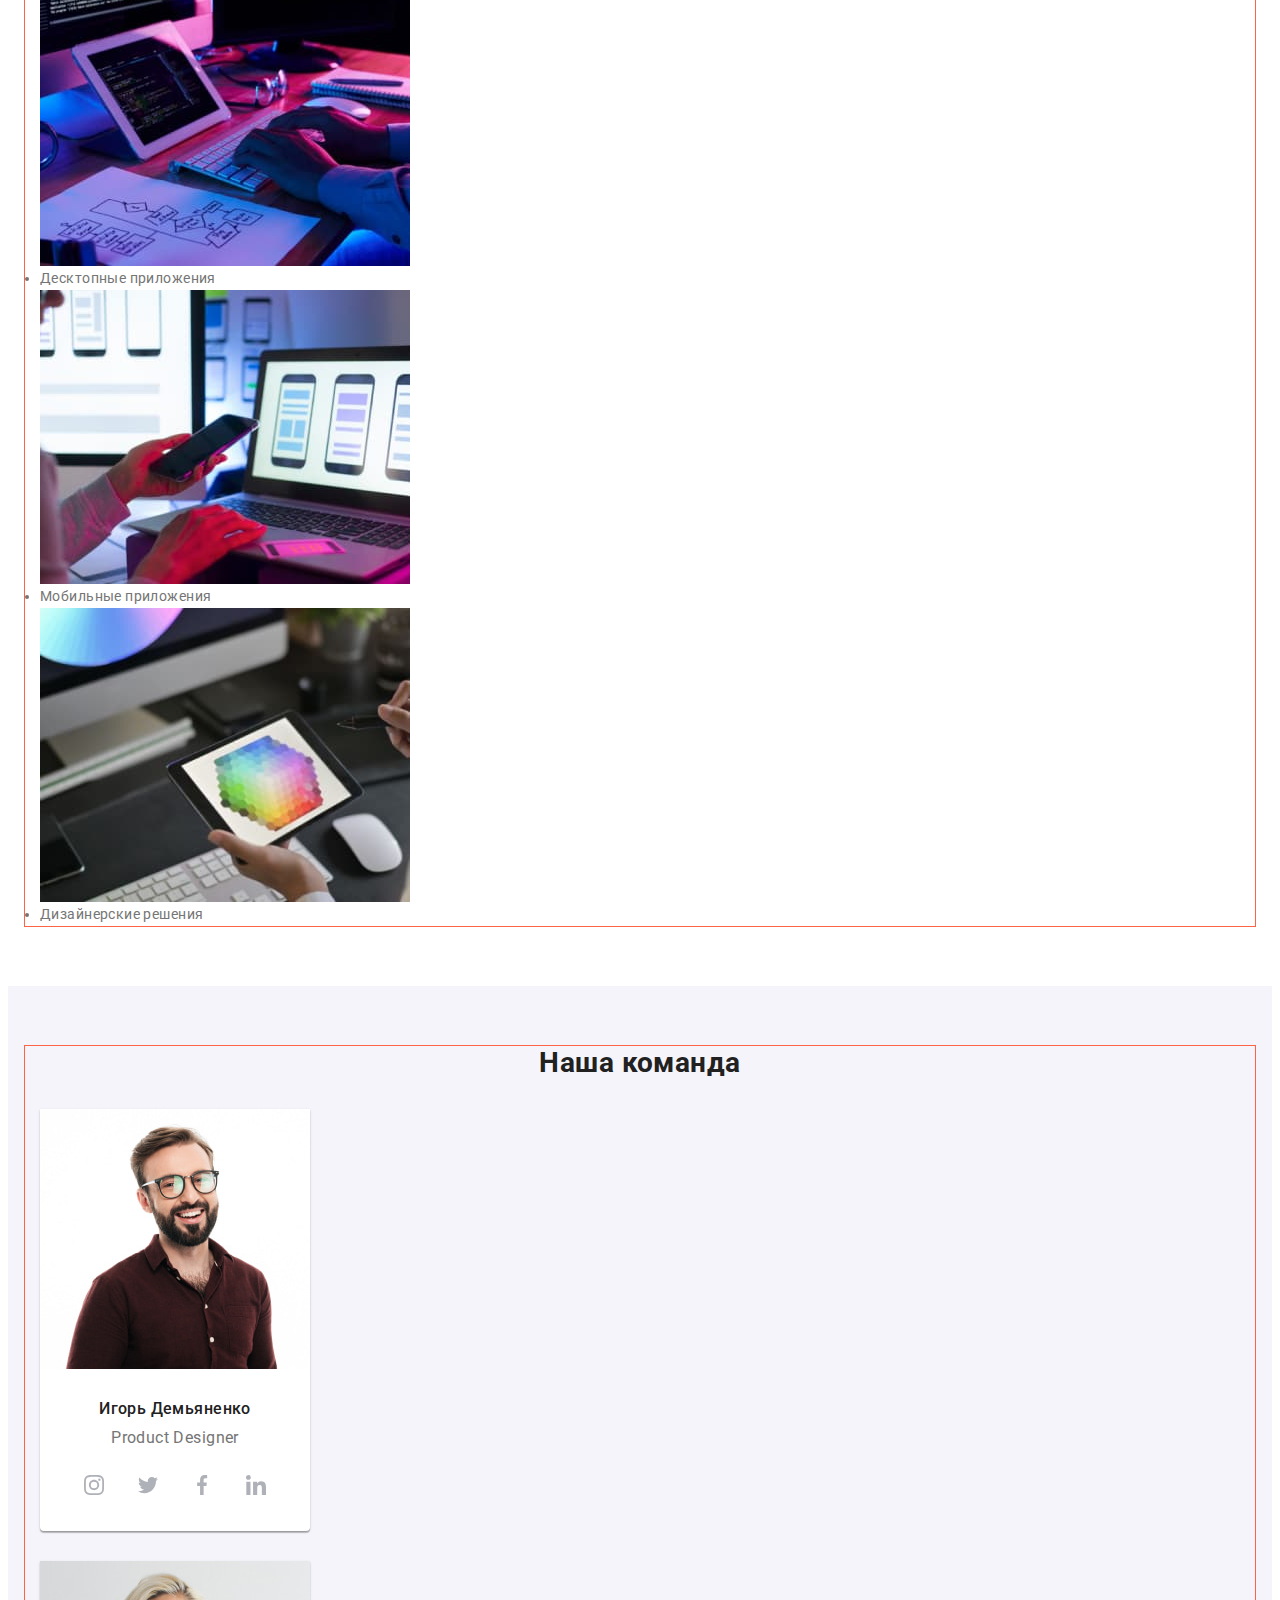
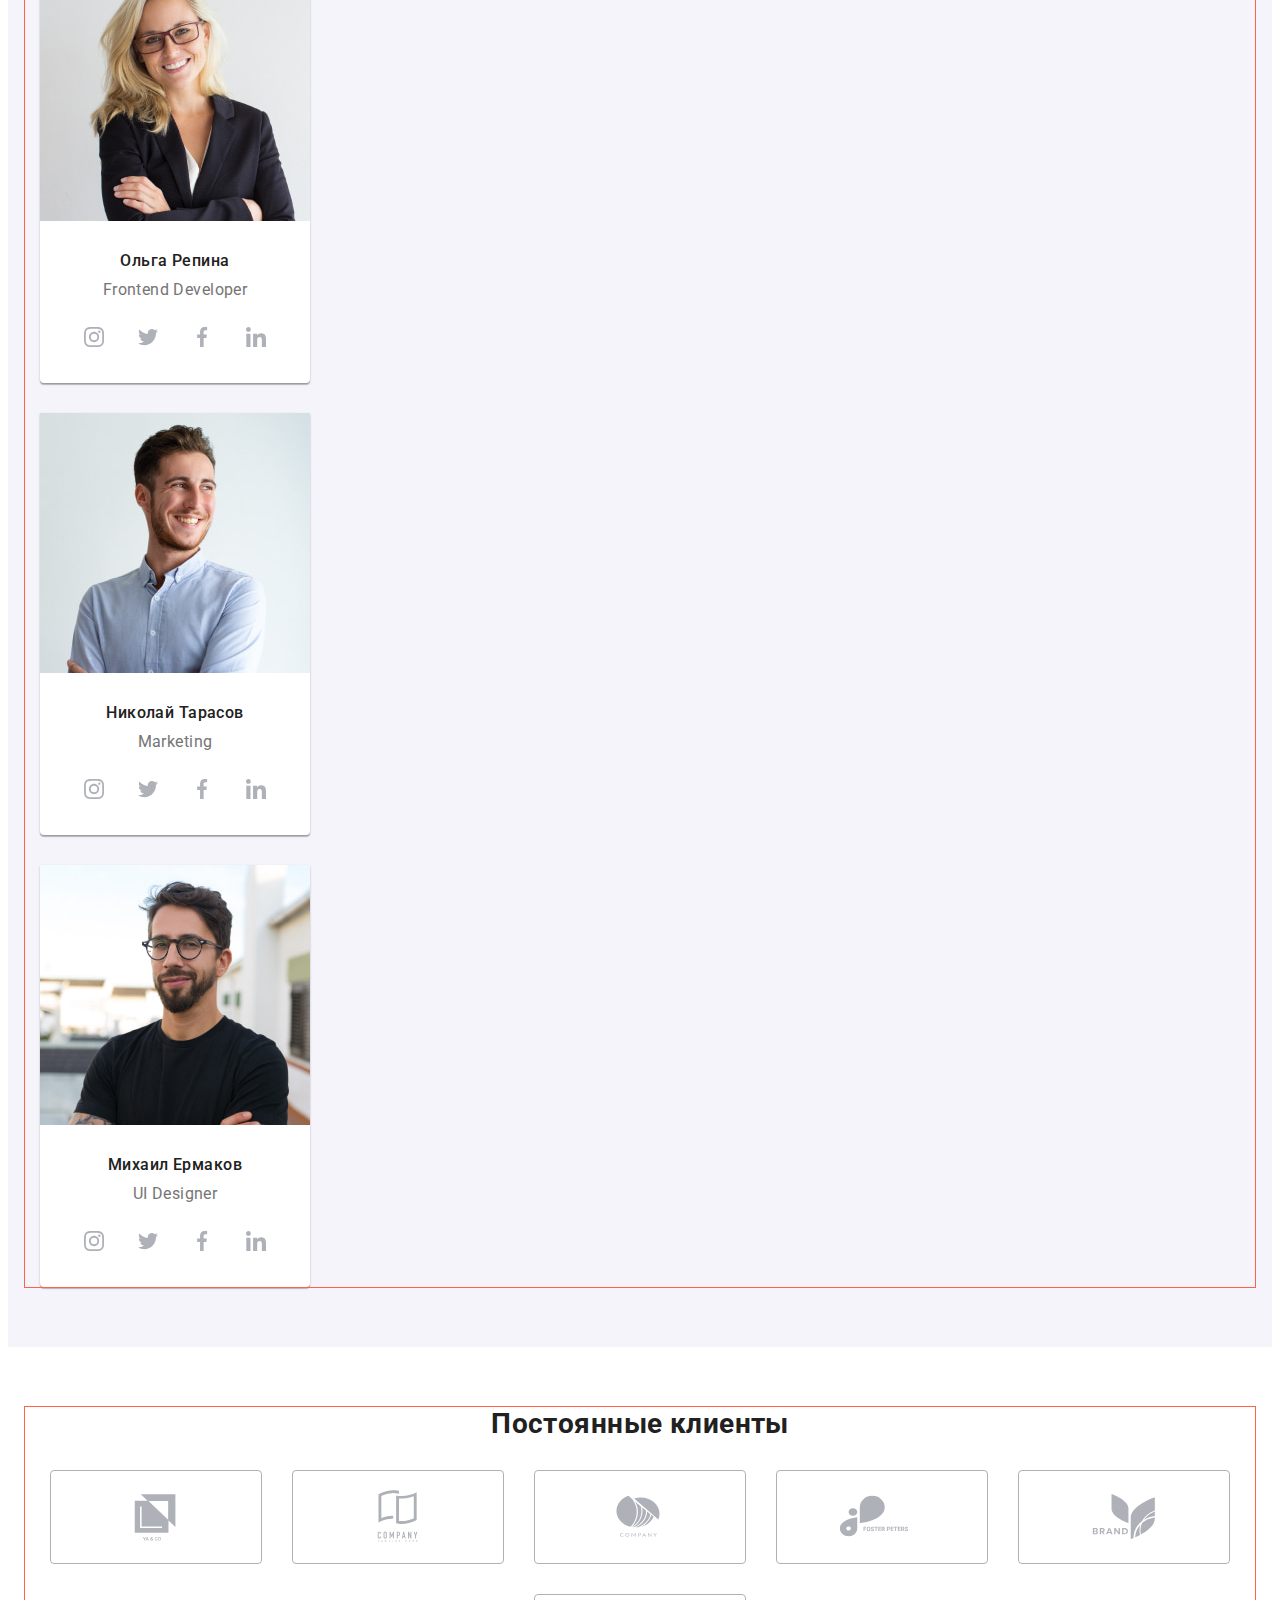
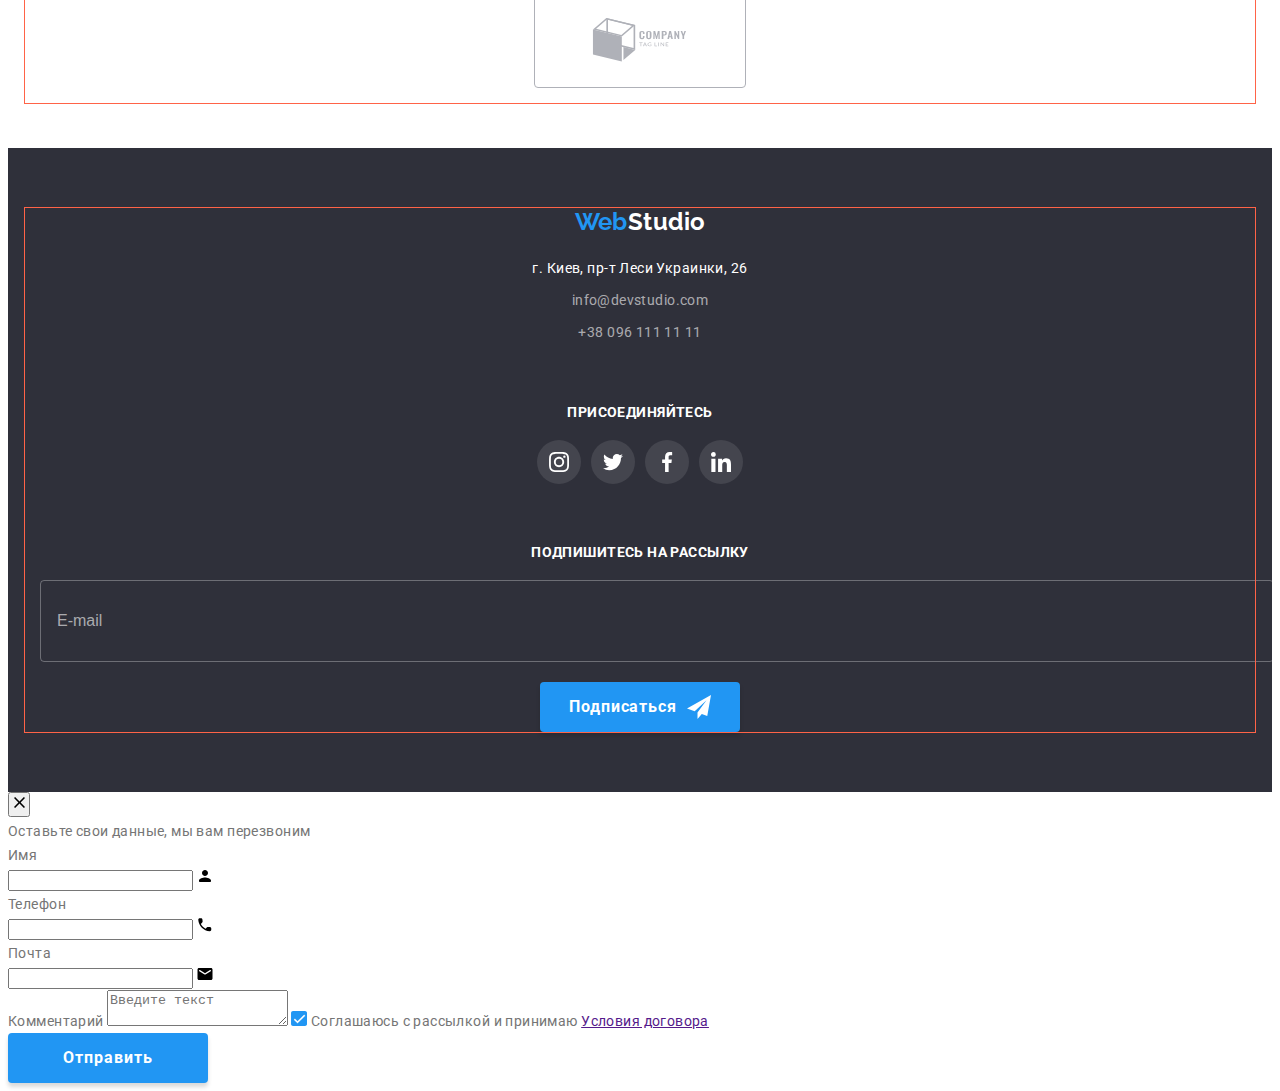
==== commit dbb92599: "сделанный footer" ====
--- a/index.html
+++ b/index.html
@@ -585,7 +585,7 @@
           </address>
         </div>
         <div class="footer__social">
-          <p class="footer__title">Присоединяйтесь</p>
+          <p class="footer__title font-uppercase">Присоединяйтесь</p>
           <ul class="social-list">
             <li class="social-list__item">
               <a
@@ -642,7 +642,7 @@
           </ul>
         </div>
         <form class="newsletter footer__newsletter">
-          <p class="newsletter__title">Подпишитесь на рассылку</p>
+          <p class="newsletter__title font-uppercase">Подпишитесь на рассылку</p>
           <div class="newsletter__wrap">
             <input
               class="newsletter__input"
--- a/css/main.min.css
+++ b/css/main.min.css
@@ -1,2 +1,2 @@
-h1,h2,h3,h4,h5,h6,p{margin:0}ul{margin:0;padding:0}button{padding:0}body{font-family:Roboto,sans-serif;font-weight:400;font-size:14px;line-height:1.71429;letter-spacing:.03em;color:#757575;background-color:#fff}body.modal-open{overflow:hidden}img{display:block;max-width:100%;height:auto}button{cursor:pointer}.visually-hidden{position:absolute;white-space:nowrap;width:1px;height:1px;overflow:hidden;border:0;padding:0;clip:rect(0 0 0 0);clip-path:inset(50%);margin:-1px}.container{min-width:320px;padding-left:15px;padding-right:15px;margin-left:auto;margin-right:auto;outline:1px solid tomato}.section{padding-top:60px;padding-bottom:60px}.logo{font-family:Raleway,sans-serif;font-weight:700;font-size:24px;line-height:1.16667}.logo--begin{color:#2196f3}.navigation__list{list-style:none}.navigation__item:not(:last-child){margin-bottom:32px}.navigation__link{font-weight:500;font-size:40px;line-height:1.175;letter-spacing:.02em;display:inline-block;text-decoration:none;color:#212121;transition:color 250ms cubic-bezier(0.4, 0, 0.2, 1)}.navigation__link:hover,.navigation__link:focus{color:#2196f3}.social-list{display:flex;list-style:none;justify-content:center}.social-list__item:not(:first-child){margin-left:10px}.social-list__icon{--color3: currentColor}.social-list__link{text-decoration:none;display:flex;align-items:center;justify-content:center;width:44px;height:44px;border-radius:50%}.btn{display:flex;align-items:center;justify-content:center;width:200px;height:50px;font-family:inherit;font-weight:700;font-size:16px;line-height:1.875;letter-spacing:.06em;color:#fff;background-color:#2196f3;box-shadow:0px 4px 4px rgba(0,0,0,0.15);border:none;border-radius:4px;transition:background-color 250ms cubic-bezier(0.4, 0, 0.2, 1)}.btn:hover,.btn:focus{background-color:#188ce8}.font-uppercase{font-weight:700;font-size:14px;line-height:1.14286;letter-spacing:.03em;text-transform:uppercase}.font-title{font-size:28px;line-height:1.17857;text-align:center;color:#212121}.card-list{list-style:none}.card-list__item{max-width:450px;box-shadow:0px 1px 3px rgba(0,0,0,0.12),0px 1px 1px rgba(0,0,0,0.14),0px 2px 1px rgba(0,0,0,0.2);border-radius:0px 0px 4px 4px;background-color:#fff}.card-list__item:not(:last-child){margin-bottom:30px}@media screen and (max-width: 767px){.card-list__item{margin-left:auto;margin-right:auto}}@media screen and (min-width: 768px){.card-list__item{max-width:354px}}@media screen and (min-width: 1200px){.card-list__item{max-width:270px}}.card-list__title{font-weight:500;font-size:16px;line-height:1.1875;margin-bottom:10px;color:#212121}.card-list__content{padding-top:30px;padding-bottom:24px}.card-list__text{font-size:16px;line-height:1.1875;margin-bottom:16px}.card-list .social-list{margin-left:auto;margin-right:auto}.header{position:relative;min-width:320px;border-bottom:1px solid #ececec}.header__menu{position:absolute;top:30px;right:35px;z-index:1;width:100%;height:100vh;padding:48px 40px;display:flex;flex-direction:column;justify-content:space-between;background-color:#fff;transform-origin:top right;transform:scale(0) translate(0, 0);transition:transform 500ms cubic-bezier(0.4, 0, 0.2, 1)}.header__menu.is-open{transform:scale(1) translate(35px, -30px)}.header__menu .social-list{flex-wrap:wrap;justify-content:left}.header__menu .social-list__item:not(:last-child){padding-right:10px;border-right:1px solid rgba(33,33,33,0.2)}.header__menu .social-list__link{display:inline-block;width:auto;height:auto;border-radius:0;font-weight:500;font-size:18px;line-height:1.22222;letter-spacing:.02em;color:#2196f3}.header__btn-menu{position:absolute;right:15px;top:10px;z-index:2;display:flex;align-items:center;justify-content:center;color:#212121;border:none;background-color:transparent}.header__icon-btn{fill:currentColor;transition:color 250ms cubic-bezier(0.4, 0, 0.2, 1)}.header__btn-menu:hover .header__icon-btn,.header__btn-menu:focus .header__icon-btn{color:#2196f3}.header__icon-btn--close{opacity:0;transition:opacity 250ms cubic-bezier(0.4, 0, 0.2, 1)}.header__btn-menu.is-open .header__icon-btn--close{opacity:1}.header__icon-btn--menu{opacity:1;transition:opacity 250ms cubic-bezier(0.4, 0, 0.2, 1)}.header__btn-menu.is-open .header__icon-btn--menu{opacity:0}.header__logo{display:inline-block;padding-top:16px;padding-bottom:16px;text-decoration:none;color:#212121}.header__list{display:flex;list-style:none;flex-direction:column-reverse;margin-bottom:64px}.header__item{font-weight:500;font-size:24px;line-height:1.16667;letter-spacing:.02em}.header__item:last-child{font-weight:500;font-size:34px;line-height:1.17647;letter-spacing:.02em;margin-bottom:32px;color:#2196f3}.header__link{display:inline-block;text-decoration:none;color:inherit;transition:color 250ms cubic-bezier(0.4, 0, 0.2, 1)}.header__link:hover,.header__link:focus{color:#2196f3}.header__icon{display:none}.hero{max-width:480px;margin-left:auto;margin-right:auto;padding-top:118px;padding-bottom:118px;background-color:#c4c4c4;background-image:linear-gradient(rgba(47,48,58,0.4), rgba(47,48,58,0.4)),url(../images/hero/hero-480.jpg);background-repeat:no-repeat;background-position:center;background-size:cover;text-align:center}@media (min-device-pixel-ratio: 2), (min-resolution: 192dpi), (min-resolution: 2dppx){.hero{background-image:linear-gradient(rgba(47,48,58,0.4), rgba(47,48,58,0.4)),url(../images/hero/hero-480@2x.jpg)}}.hero__title{margin-bottom:30px;padding:0 45px;font-weight:900;font-size:26px;line-height:1.61538;letter-spacing:.06em;text-transform:uppercase;color:#fff}.hero__btn{margin-left:auto;margin-right:auto}.advantage__list{list-style:none}.advantage__item:not(:last-child){margin-bottom:30px}.advantage__title{margin-bottom:10px;color:#212121;text-align:center}.advantage__box{display:flex;align-items:center;justify-content:center;height:120px;margin-bottom:30px;background-color:#f5f4fa;border-radius:4px}@media screen and (max-width: 1199px){.gallery{display:none}}.team{text-align:center;background-color:#f5f4fa}.team__title{margin-bottom:30px}.team .social-list__link{color:#afb1b8;transition:background-color 250ms cubic-bezier(0.4, 0, 0.2, 1),color 250ms cubic-bezier(0.4, 0, 0.2, 1)}.team .social-list__link:hover,.team .social-list__link:focus{color:#fff;background-color:#2196f3;border-radius:50%}
+h1,h2,h3,h4,h5,h6,p{margin:0}ul{margin:0;padding:0}button{padding:0}body{font-size:14px;line-height:1.71429;letter-spacing:.03em;font-weight:400;font-family:Roboto,sans-serif;color:#757575;background-color:#fff}body.modal-open{overflow:hidden}img{display:block;max-width:100%;height:auto}button{cursor:pointer}.visually-hidden{position:absolute;white-space:nowrap;width:1px;height:1px;overflow:hidden;border:0;padding:0;clip:rect(0 0 0 0);clip-path:inset(50%);margin:-1px}.container{max-width:480px;min-width:320px;padding-left:15px;padding-right:15px;margin-left:auto;margin-right:auto;outline:1px solid tomato}@media screen and (min-width: 768px){.container{max-width:768px}}@media screen and (min-width: 1200px){.container{max-width:1200px}}.section{padding-top:60px;padding-bottom:60px}.logo{font-size:24px;line-height:1.16667;font-weight:700;font-family:Raleway,sans-serif}.logo--begin{color:#2196f3}.navigation__list{list-style:none}.navigation__item:not(:last-child){margin-bottom:32px}.navigation__link{font-size:40px;line-height:1.175;letter-spacing:.02em;font-weight:500;display:inline-block;text-decoration:none;color:#212121;transition:color 250ms cubic-bezier(0.4, 0, 0.2, 1)}.navigation__link:hover,.navigation__link:focus{color:#2196f3}.social-list{display:flex;list-style:none}.social-list__item:not(:first-child){margin-left:10px}.social-list__icon{--color3: currentColor}.social-list__link{text-decoration:none;display:flex;align-items:center;justify-content:center;width:44px;height:44px;border-radius:50%}.btn{display:flex;align-items:center;justify-content:center;width:200px;height:50px;font-size:16px;line-height:1.875;letter-spacing:.06em;font-weight:700;font-family:inherit;color:#fff;background-color:#2196f3;box-shadow:0px 4px 4px rgba(0,0,0,0.15);border:none;border-radius:4px;transition:background-color 250ms cubic-bezier(0.4, 0, 0.2, 1)}.btn:hover,.btn:focus{background-color:#188ce8}.font-uppercase{font-size:14px;line-height:1.14286;letter-spacing:.03em;font-weight:700;text-transform:uppercase}.font-title{font-size:28px;line-height:1.17857;text-align:center;color:#212121}.card-list{list-style:none}.card-list__item{max-width:450px;box-shadow:0px 1px 3px rgba(0,0,0,0.12),0px 1px 1px rgba(0,0,0,0.14),0px 2px 1px rgba(0,0,0,0.2);border-radius:0px 0px 4px 4px;background-color:#fff}.card-list__item:not(:last-child){margin-bottom:30px}@media screen and (min-width: 768px){.card-list__item{max-width:354px}}@media screen and (min-width: 1200px){.card-list__item{max-width:270px}}.card-list__title{font-size:16px;line-height:1.1875;font-weight:500;margin-bottom:10px;color:#212121}.card-list__content{padding-top:30px;padding-bottom:24px}.card-list__text{font-size:16px;line-height:1.1875;margin-bottom:16px}.card-list .social-list{justify-content:center}.address{font-style:inherit}.address__list{list-style:none}.address__item:not(:last-child){margin-bottom:8px}.address__link{text-decoration:none;color:rgba(255,255,255,0.6);transition:color 250ms cubic-bezier(0.4, 0, 0.2, 1)}.address__link--address{color:inherit}.address__link:hover,.address__link:focus{color:#2196f3}.newsletter__title{margin-bottom:20px}.newsletter__input{width:100%;margin-bottom:20px;height:50px;padding-top:15px;padding-bottom:15px;padding-left:16px;padding-right:16px;font-size:16px;line-height:1.25;color:inherit;background-color:transparent;border:1px solid rgba(255,255,255,0.3);border-radius:4px;transition:border 250ms cubic-bezier(0.4, 0, 0.2, 1)}.newsletter__input::placeholder{color:rgba(255,255,255,0.6)}.newsletter__input:hover,.newsletter__input:focus{border:1px solid #2196f3}.newsletter__btn{margin-left:auto;margin-right:auto}.newsletter__icon{--color1: currentColor;margin-left:10px}.header{min-width:320px;border-bottom:1px solid #ececec}.header__container{position:relative}.header__menu{position:absolute;top:30px;right:35px;z-index:1;width:100%;height:100vh;padding:48px 40px;display:flex;flex-direction:column;justify-content:space-between;background-color:#fff;transform-origin:top right;transform:scale(0) translate(0, 0);transition:transform 500ms cubic-bezier(0.4, 0, 0.2, 1)}.header__menu.is-open{transform:scale(1) translate(35px, -30px)}.header__menu .social-list{flex-wrap:wrap}.header__menu .social-list__item:not(:last-child){padding-right:10px;border-right:1px solid rgba(33,33,33,0.2)}.header__menu .social-list__link{display:inline-block;width:auto;height:auto;border-radius:0;font-size:18px;line-height:1.22222;letter-spacing:.02em;font-weight:500;color:#2196f3}.header__btn-menu{position:absolute;right:15px;top:10px;z-index:2;display:flex;align-items:center;justify-content:center;color:#212121;border:none;background-color:transparent}.header__icon-btn{fill:currentColor;transition:color 250ms cubic-bezier(0.4, 0, 0.2, 1)}.header__btn-menu:hover .header__icon-btn,.header__btn-menu:focus .header__icon-btn{color:#2196f3}.header__icon-btn--close{opacity:0;transition:opacity 250ms cubic-bezier(0.4, 0, 0.2, 1)}.header__btn-menu.is-open .header__icon-btn--close{opacity:1}.header__icon-btn--menu{opacity:1;transition:opacity 250ms cubic-bezier(0.4, 0, 0.2, 1)}.header__btn-menu.is-open .header__icon-btn--menu{opacity:0}.header__logo{display:inline-block;padding-top:16px;padding-bottom:16px;text-decoration:none;color:#212121}.header__list{display:flex;list-style:none;flex-direction:column-reverse;margin-bottom:64px}.header__item{font-size:24px;line-height:1.16667;letter-spacing:.02em;font-weight:500}.header__item:last-child{font-size:34px;line-height:1.17647;letter-spacing:.02em;font-weight:500;margin-bottom:32px;color:#2196f3}.header__link{display:inline-block;text-decoration:none;color:inherit;transition:color 250ms cubic-bezier(0.4, 0, 0.2, 1)}.header__link:hover,.header__link:focus{color:#2196f3}.header__icon{display:none}.hero{max-width:480px;margin-left:auto;margin-right:auto;padding-top:118px;padding-bottom:118px;background-color:#c4c4c4;background-image:linear-gradient(rgba(47,48,58,0.4), rgba(47,48,58,0.4)),url(../images/hero/hero-480.jpg);background-repeat:no-repeat;background-position:center;background-size:cover;text-align:center}@media (min-device-pixel-ratio: 2), (min-resolution: 192dpi), (min-resolution: 2dppx){.hero{background-image:linear-gradient(rgba(47,48,58,0.4), rgba(47,48,58,0.4)),url(../images/hero/hero-480@2x.jpg)}}.hero__title{margin-bottom:30px;padding:0 45px;font-size:26px;line-height:1.61538;letter-spacing:.06em;font-weight:900;text-transform:uppercase;color:#fff}.hero__btn{margin-left:auto;margin-right:auto}.advantage__list{list-style:none}.advantage__item:not(:last-child){margin-bottom:30px}.advantage__title{margin-bottom:10px;color:#212121;text-align:center}.advantage__box{display:flex;align-items:center;justify-content:center;height:120px;margin-bottom:30px;background-color:#f5f4fa;border-radius:4px}@media screen and (max-width: 1199px){.gallery{display:none}}.team{text-align:center;background-color:#f5f4fa}.team__title{margin-bottom:30px}.team .social-list__link{color:#afb1b8;transition:background-color 250ms cubic-bezier(0.4, 0, 0.2, 1),color 250ms cubic-bezier(0.4, 0, 0.2, 1)}.team .social-list__link:hover,.team .social-list__link:focus{color:#fff;background-color:#2196f3;border-radius:50%}.client__title{margin-bottom:30px}.client__list{display:flex;list-style:none;flex-wrap:wrap;margin:-15px;justify-content:center}.client__item{width:210px;margin:15px;color:#afb1b8;border:1px solid #afb1b8;border-radius:4px;transition:border 250ms cubic-bezier(0.4, 0, 0.2, 1),color 250ms cubic-bezier(0.4, 0, 0.2, 1)}.client__item:hover,.client__item:focus-within{color:#2196f3;border:1px solid #2196f3;border-radius:4px}.client__link{display:flex;align-items:center;justify-content:center;height:92px;color:inherit}.client__icon{--color3: currentColor}.footer{padding-top:60px;padding-bottom:60px;color:#fff;background-color:#2f303a;text-align:center}.footer__info{margin-bottom:60px}.footer__logo{display:inline-block;text-decoration:none;margin-bottom:20px;color:inherit}.footer__social{margin-bottom:60px}.footer__title{margin-bottom:20px}.footer .social-list{justify-content:center}.footer .social-list__link{color:inherit;background-color:rgba(255,255,255,0.1);transition:background-color 250ms cubic-bezier(0.4, 0, 0.2, 1)}.footer .social-list__link:hover,.footer .social-list__link:focus{background-color:#2196f3;border-radius:50%}
 /*# sourceMappingURL=main.min.css.map */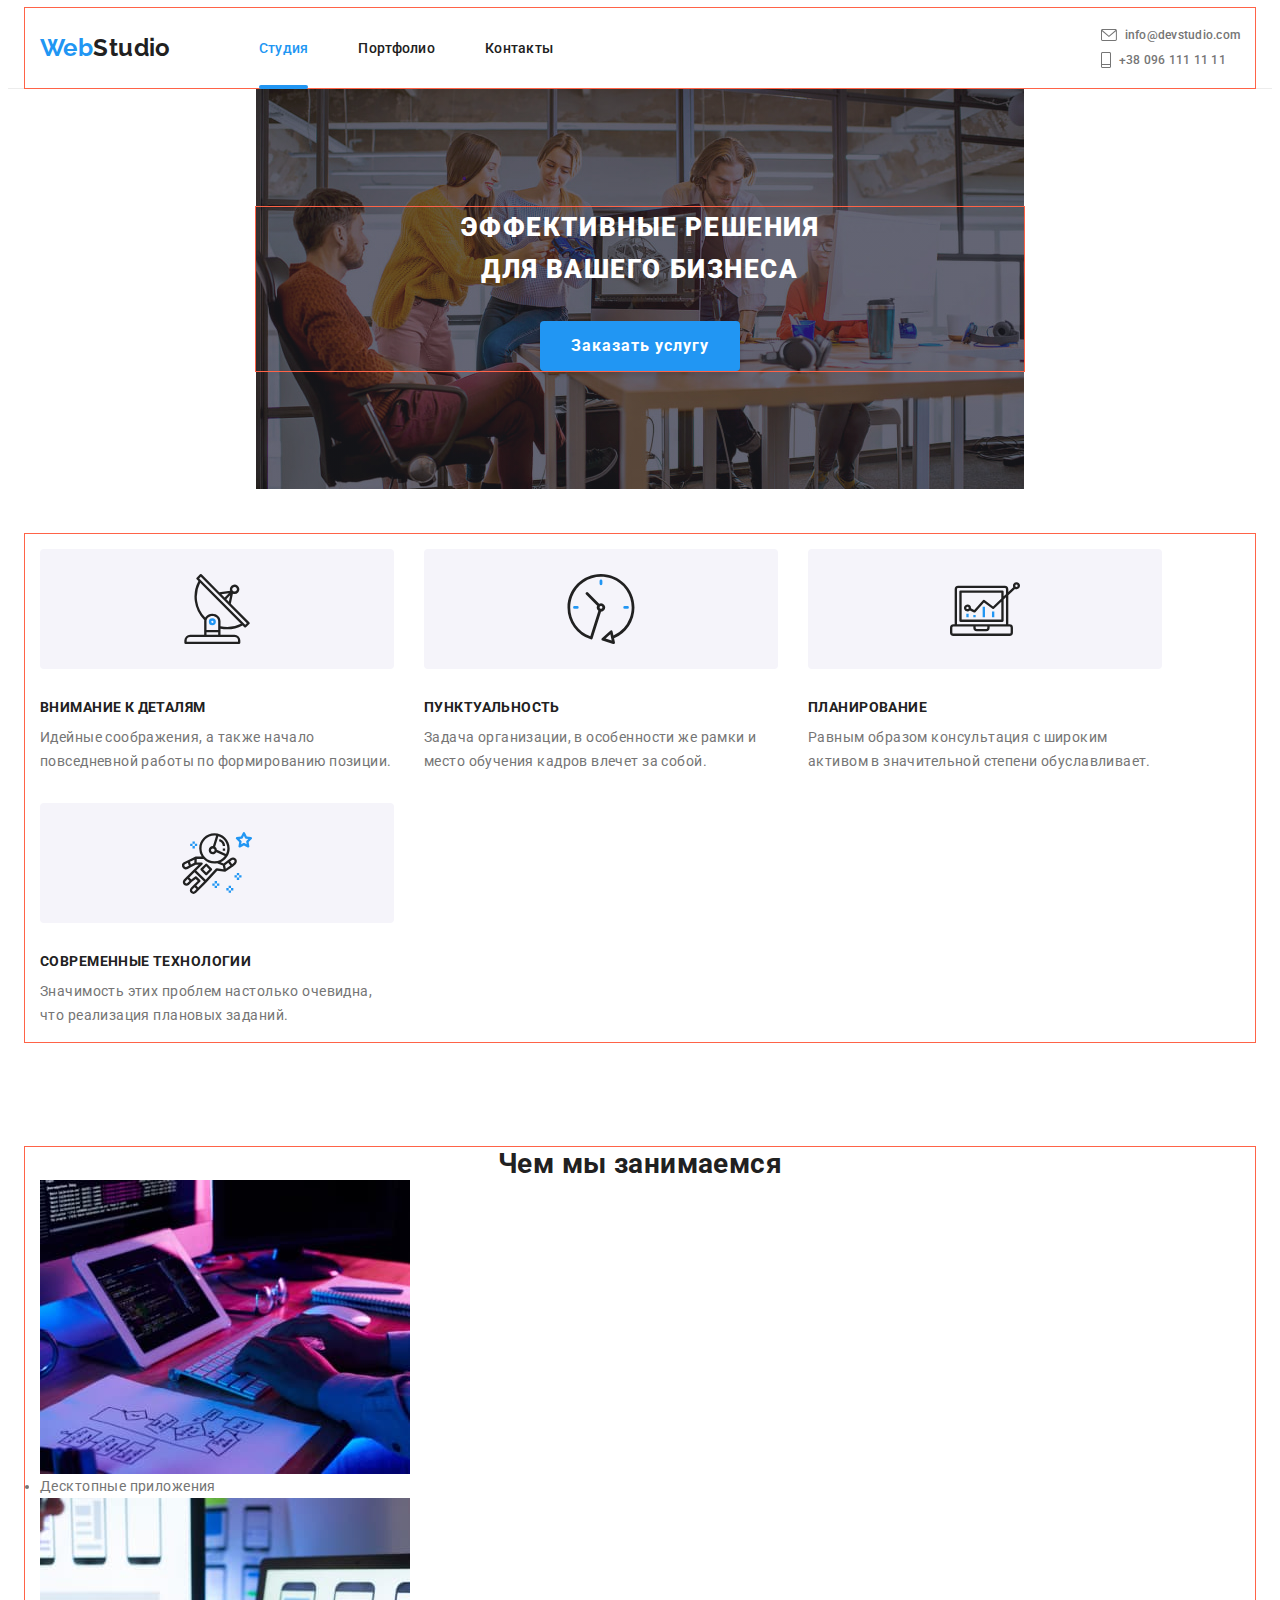
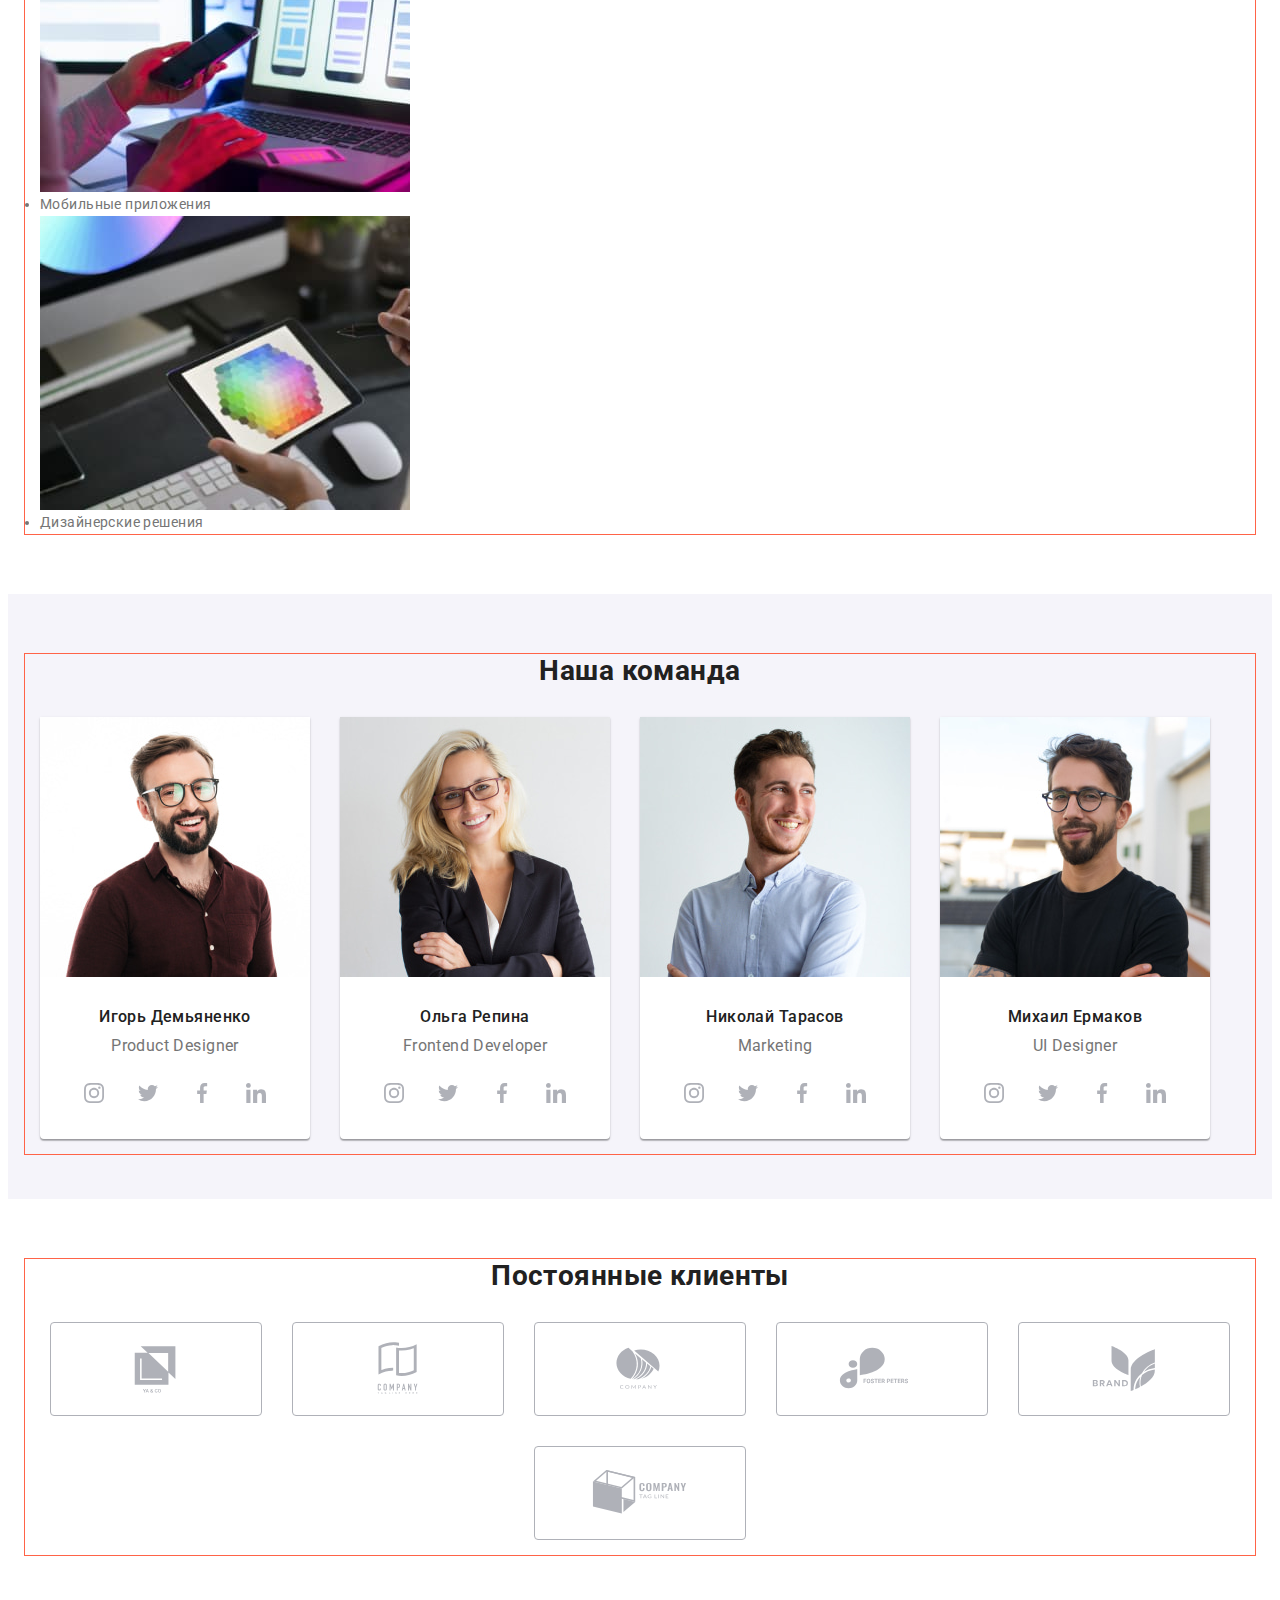
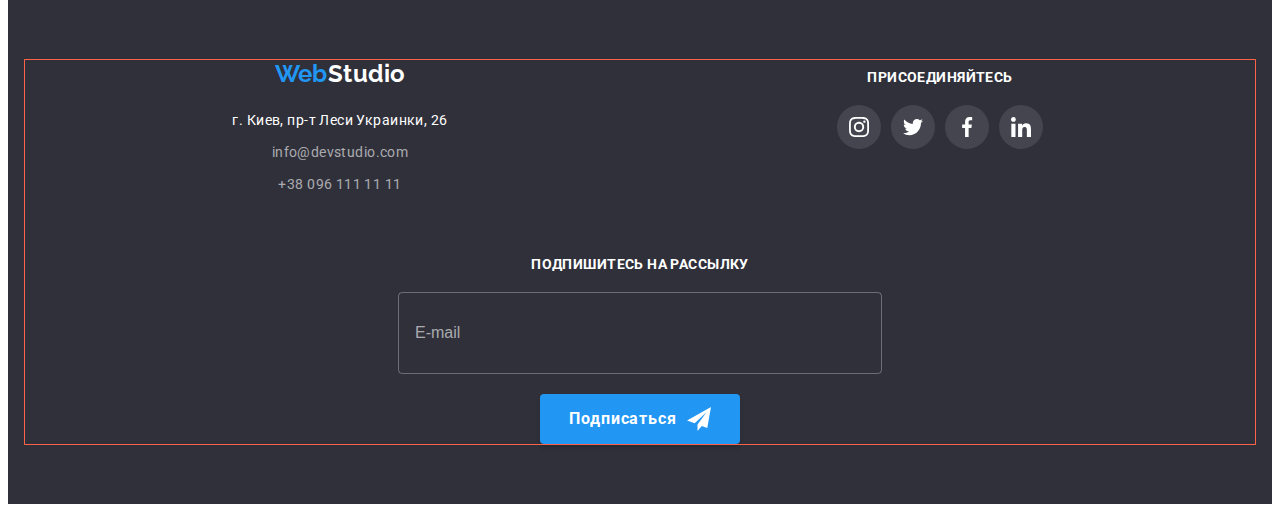
==== commit 09c760ba: "сделанный footer" ====
--- a/index.html
+++ b/index.html
@@ -558,88 +558,90 @@
     <!-- Подвал страницы -->
     <footer class="footer">
       <div class="container footer__container">
-        <div class="footer__info">
-          <!-- Логотип -->
-          <a class="logo footer__logo" href="./index.html"
-            ><span class="logo--begin">Web</span>Studio</a
-          >
-          <!-- Контактная информация -->
-          <address class="address">
-            <ul class="address__list">
-              <li class="address__item">
-                <a
-                  class="address__link address__link--address"
-                  href="https://goo.gl/maps/RLv24xydMvbmv4YP6"
+        <div class="footer__box">
+          <div class="footer__info">
+            <!-- Логотип -->
+            <a class="logo footer__logo" href="./index.html"
+              ><span class="logo--begin">Web</span>Studio</a
+            >
+            <!-- Контактная информация -->
+            <address class="address">
+              <ul class="address__list">
+                <li class="address__item">
+                  <a
+                    class="address__link address__link--address"
+                    href="https://goo.gl/maps/RLv24xydMvbmv4YP6"
+                    target="_blank"
+                    rel="noreferrer noopener nofollow"
+                    >г. Киев, пр-т Леси Украинки, 26</a
+                  >
+                </li>
+                <li class="address__item">
+                  <a class="address__link" href="mailto:info@devstudio.com">info@devstudio.com</a>
+                </li>
+                <li class="address__item">
+                  <a class="address__link" href="tel:+380961111111">+38 096 111 11 11</a>
+                </li>
+              </ul>
+            </address>
+          </div>
+          <div class="footer__social">
+            <p class="footer__title font-uppercase">Присоединяйтесь</p>
+            <ul class="social-list">
+              <li class="social-list__item">
+                <a
+                  class="social-list__link"
+                  href="https://www.instagram.com/"
                   target="_blank"
                   rel="noreferrer noopener nofollow"
-                  >г. Киев, пр-т Леси Украинки, 26</a
-                >
-              </li>
-              <li class="address__item">
-                <a class="address__link" href="mailto:info@devstudio.com">info@devstudio.com</a>
-              </li>
-              <li class="address__item">
-                <a class="address__link" href="tel:+380961111111">+38 096 111 11 11</a>
+                  aria-label="Инстаграм"
+                >
+                  <svg class="social-list__icon" width="20" height="20">
+                    <use href="./images/icons.svg#icon-instagram"></use>
+                  </svg>
+                </a>
+              </li>
+              <li class="social-list__item">
+                <a
+                  class="social-list__link"
+                  href="https://twitter.com/"
+                  target="_blank"
+                  rel="noreferrer noopener nofollow"
+                  aria-label="Твиттер"
+                >
+                  <svg class="social-list__icon" width="20" height="20">
+                    <use href="./images/icons.svg#icon-twitter"></use>
+                  </svg>
+                </a>
+              </li>
+              <li class="social-list__item">
+                <a
+                  class="social-list__link"
+                  href="https://www.facebook.com/"
+                  target="_blank"
+                  rel="noreferrer noopener nofollow"
+                  aria-label="Фейсбук"
+                >
+                  <svg class="social-list__icon" width="20" height="20">
+                    <use href="./images/icons.svg#icon-facebook"></use>
+                  </svg>
+                </a>
+              </li>
+              <li class="social-list__item">
+                <a
+                  class="social-list__link"
+                  href="https://ru.linkedin.com/"
+                  target="_blank"
+                  rel="noreferrer noopener nofollow"
+                  aria-label="Линкедин"
+                >
+                  <svg class="social-list__icon" width="20" height="20">
+                    <use href="./images/icons.svg#icon-linkedin"></use>
+                  </svg>
+                </a>
               </li>
             </ul>
-          </address>
-        </div>
-        <div class="footer__social">
-          <p class="footer__title font-uppercase">Присоединяйтесь</p>
-          <ul class="social-list">
-            <li class="social-list__item">
-              <a
-                class="social-list__link"
-                href="https://www.instagram.com/"
-                target="_blank"
-                rel="noreferrer noopener nofollow"
-                aria-label="Инстаграм"
-              >
-                <svg class="social-list__icon" width="20" height="20">
-                  <use href="./images/icons.svg#icon-instagram"></use>
-                </svg>
-              </a>
-            </li>
-            <li class="social-list__item">
-              <a
-                class="social-list__link"
-                href="https://twitter.com/"
-                target="_blank"
-                rel="noreferrer noopener nofollow"
-                aria-label="Твиттер"
-              >
-                <svg class="social-list__icon" width="20" height="20">
-                  <use href="./images/icons.svg#icon-twitter"></use>
-                </svg>
-              </a>
-            </li>
-            <li class="social-list__item">
-              <a
-                class="social-list__link"
-                href="https://www.facebook.com/"
-                target="_blank"
-                rel="noreferrer noopener nofollow"
-                aria-label="Фейсбук"
-              >
-                <svg class="social-list__icon" width="20" height="20">
-                  <use href="./images/icons.svg#icon-facebook"></use>
-                </svg>
-              </a>
-            </li>
-            <li class="social-list__item">
-              <a
-                class="social-list__link"
-                href="https://ru.linkedin.com/"
-                target="_blank"
-                rel="noreferrer noopener nofollow"
-                aria-label="Линкедин"
-              >
-                <svg class="social-list__icon" width="20" height="20">
-                  <use href="./images/icons.svg#icon-linkedin"></use>
-                </svg>
-              </a>
-            </li>
-          </ul>
+          </div>
         </div>
         <form class="newsletter footer__newsletter">
           <p class="newsletter__title font-uppercase">Подпишитесь на рассылку</p>
--- a/css/main.min.css
+++ b/css/main.min.css
@@ -1,2 +1,2 @@
-h1,h2,h3,h4,h5,h6,p{margin:0}ul{margin:0;padding:0}button{padding:0}body{font-size:14px;line-height:1.71429;letter-spacing:.03em;font-weight:400;font-family:Roboto,sans-serif;color:#757575;background-color:#fff}body.modal-open{overflow:hidden}img{display:block;max-width:100%;height:auto}button{cursor:pointer}.visually-hidden{position:absolute;white-space:nowrap;width:1px;height:1px;overflow:hidden;border:0;padding:0;clip:rect(0 0 0 0);clip-path:inset(50%);margin:-1px}.container{max-width:480px;min-width:320px;padding-left:15px;padding-right:15px;margin-left:auto;margin-right:auto;outline:1px solid tomato}@media screen and (min-width: 768px){.container{max-width:768px}}@media screen and (min-width: 1200px){.container{max-width:1200px}}.section{padding-top:60px;padding-bottom:60px}.logo{font-size:24px;line-height:1.16667;font-weight:700;font-family:Raleway,sans-serif}.logo--begin{color:#2196f3}.navigation__list{list-style:none}.navigation__item:not(:last-child){margin-bottom:32px}.navigation__link{font-size:40px;line-height:1.175;letter-spacing:.02em;font-weight:500;display:inline-block;text-decoration:none;color:#212121;transition:color 250ms cubic-bezier(0.4, 0, 0.2, 1)}.navigation__link:hover,.navigation__link:focus{color:#2196f3}.social-list{display:flex;list-style:none}.social-list__item:not(:first-child){margin-left:10px}.social-list__icon{--color3: currentColor}.social-list__link{text-decoration:none;display:flex;align-items:center;justify-content:center;width:44px;height:44px;border-radius:50%}.btn{display:flex;align-items:center;justify-content:center;width:200px;height:50px;font-size:16px;line-height:1.875;letter-spacing:.06em;font-weight:700;font-family:inherit;color:#fff;background-color:#2196f3;box-shadow:0px 4px 4px rgba(0,0,0,0.15);border:none;border-radius:4px;transition:background-color 250ms cubic-bezier(0.4, 0, 0.2, 1)}.btn:hover,.btn:focus{background-color:#188ce8}.font-uppercase{font-size:14px;line-height:1.14286;letter-spacing:.03em;font-weight:700;text-transform:uppercase}.font-title{font-size:28px;line-height:1.17857;text-align:center;color:#212121}.card-list{list-style:none}.card-list__item{max-width:450px;box-shadow:0px 1px 3px rgba(0,0,0,0.12),0px 1px 1px rgba(0,0,0,0.14),0px 2px 1px rgba(0,0,0,0.2);border-radius:0px 0px 4px 4px;background-color:#fff}.card-list__item:not(:last-child){margin-bottom:30px}@media screen and (min-width: 768px){.card-list__item{max-width:354px}}@media screen and (min-width: 1200px){.card-list__item{max-width:270px}}.card-list__title{font-size:16px;line-height:1.1875;font-weight:500;margin-bottom:10px;color:#212121}.card-list__content{padding-top:30px;padding-bottom:24px}.card-list__text{font-size:16px;line-height:1.1875;margin-bottom:16px}.card-list .social-list{justify-content:center}.address{font-style:inherit}.address__list{list-style:none}.address__item:not(:last-child){margin-bottom:8px}.address__link{text-decoration:none;color:rgba(255,255,255,0.6);transition:color 250ms cubic-bezier(0.4, 0, 0.2, 1)}.address__link--address{color:inherit}.address__link:hover,.address__link:focus{color:#2196f3}.newsletter__title{margin-bottom:20px}.newsletter__input{width:100%;margin-bottom:20px;height:50px;padding-top:15px;padding-bottom:15px;padding-left:16px;padding-right:16px;font-size:16px;line-height:1.25;color:inherit;background-color:transparent;border:1px solid rgba(255,255,255,0.3);border-radius:4px;transition:border 250ms cubic-bezier(0.4, 0, 0.2, 1)}.newsletter__input::placeholder{color:rgba(255,255,255,0.6)}.newsletter__input:hover,.newsletter__input:focus{border:1px solid #2196f3}.newsletter__btn{margin-left:auto;margin-right:auto}.newsletter__icon{--color1: currentColor;margin-left:10px}.header{min-width:320px;border-bottom:1px solid #ececec}.header__container{position:relative}.header__menu{position:absolute;top:30px;right:35px;z-index:1;width:100%;height:100vh;padding:48px 40px;display:flex;flex-direction:column;justify-content:space-between;background-color:#fff;transform-origin:top right;transform:scale(0) translate(0, 0);transition:transform 500ms cubic-bezier(0.4, 0, 0.2, 1)}.header__menu.is-open{transform:scale(1) translate(35px, -30px)}.header__menu .social-list{flex-wrap:wrap}.header__menu .social-list__item:not(:last-child){padding-right:10px;border-right:1px solid rgba(33,33,33,0.2)}.header__menu .social-list__link{display:inline-block;width:auto;height:auto;border-radius:0;font-size:18px;line-height:1.22222;letter-spacing:.02em;font-weight:500;color:#2196f3}.header__btn-menu{position:absolute;right:15px;top:10px;z-index:2;display:flex;align-items:center;justify-content:center;color:#212121;border:none;background-color:transparent}.header__icon-btn{fill:currentColor;transition:color 250ms cubic-bezier(0.4, 0, 0.2, 1)}.header__btn-menu:hover .header__icon-btn,.header__btn-menu:focus .header__icon-btn{color:#2196f3}.header__icon-btn--close{opacity:0;transition:opacity 250ms cubic-bezier(0.4, 0, 0.2, 1)}.header__btn-menu.is-open .header__icon-btn--close{opacity:1}.header__icon-btn--menu{opacity:1;transition:opacity 250ms cubic-bezier(0.4, 0, 0.2, 1)}.header__btn-menu.is-open .header__icon-btn--menu{opacity:0}.header__logo{display:inline-block;padding-top:16px;padding-bottom:16px;text-decoration:none;color:#212121}.header__list{display:flex;list-style:none;flex-direction:column-reverse;margin-bottom:64px}.header__item{font-size:24px;line-height:1.16667;letter-spacing:.02em;font-weight:500}.header__item:last-child{font-size:34px;line-height:1.17647;letter-spacing:.02em;font-weight:500;margin-bottom:32px;color:#2196f3}.header__link{display:inline-block;text-decoration:none;color:inherit;transition:color 250ms cubic-bezier(0.4, 0, 0.2, 1)}.header__link:hover,.header__link:focus{color:#2196f3}.header__icon{display:none}.hero{max-width:480px;margin-left:auto;margin-right:auto;padding-top:118px;padding-bottom:118px;background-color:#c4c4c4;background-image:linear-gradient(rgba(47,48,58,0.4), rgba(47,48,58,0.4)),url(../images/hero/hero-480.jpg);background-repeat:no-repeat;background-position:center;background-size:cover;text-align:center}@media (min-device-pixel-ratio: 2), (min-resolution: 192dpi), (min-resolution: 2dppx){.hero{background-image:linear-gradient(rgba(47,48,58,0.4), rgba(47,48,58,0.4)),url(../images/hero/hero-480@2x.jpg)}}.hero__title{margin-bottom:30px;padding:0 45px;font-size:26px;line-height:1.61538;letter-spacing:.06em;font-weight:900;text-transform:uppercase;color:#fff}.hero__btn{margin-left:auto;margin-right:auto}.advantage__list{list-style:none}.advantage__item:not(:last-child){margin-bottom:30px}.advantage__title{margin-bottom:10px;color:#212121;text-align:center}.advantage__box{display:flex;align-items:center;justify-content:center;height:120px;margin-bottom:30px;background-color:#f5f4fa;border-radius:4px}@media screen and (max-width: 1199px){.gallery{display:none}}.team{text-align:center;background-color:#f5f4fa}.team__title{margin-bottom:30px}.team .social-list__link{color:#afb1b8;transition:background-color 250ms cubic-bezier(0.4, 0, 0.2, 1),color 250ms cubic-bezier(0.4, 0, 0.2, 1)}.team .social-list__link:hover,.team .social-list__link:focus{color:#fff;background-color:#2196f3;border-radius:50%}.client__title{margin-bottom:30px}.client__list{display:flex;list-style:none;flex-wrap:wrap;margin:-15px;justify-content:center}.client__item{width:210px;margin:15px;color:#afb1b8;border:1px solid #afb1b8;border-radius:4px;transition:border 250ms cubic-bezier(0.4, 0, 0.2, 1),color 250ms cubic-bezier(0.4, 0, 0.2, 1)}.client__item:hover,.client__item:focus-within{color:#2196f3;border:1px solid #2196f3;border-radius:4px}.client__link{display:flex;align-items:center;justify-content:center;height:92px;color:inherit}.client__icon{--color3: currentColor}.footer{padding-top:60px;padding-bottom:60px;color:#fff;background-color:#2f303a;text-align:center}.footer__info{margin-bottom:60px}.footer__logo{display:inline-block;text-decoration:none;margin-bottom:20px;color:inherit}.footer__social{margin-bottom:60px}.footer__title{margin-bottom:20px}.footer .social-list{justify-content:center}.footer .social-list__link{color:inherit;background-color:rgba(255,255,255,0.1);transition:background-color 250ms cubic-bezier(0.4, 0, 0.2, 1)}.footer .social-list__link:hover,.footer .social-list__link:focus{background-color:#2196f3;border-radius:50%}
+h1,h2,h3,h4,h5,h6,p{margin:0}ul{margin:0;padding:0}button{padding:0}body{font-size:14px;line-height:1.71429;letter-spacing:.03em;font-weight:400;font-family:Roboto,sans-serif;color:#757575;background-color:#fff}body.modal-open,body.menu-open{overflow:hidden}img{display:block;max-width:100%;height:auto}button{cursor:pointer}.visually-hidden{position:absolute;white-space:nowrap;width:1px;height:1px;overflow:hidden;border:0;padding:0;clip:rect(0 0 0 0);clip-path:inset(50%);margin:-1px}.container{max-width:480px;min-width:320px;padding-left:15px;padding-right:15px;margin-left:auto;margin-right:auto;outline:1px solid tomato}@media screen and (min-width: 768px){.container{max-width:768px}}@media screen and (min-width: 1200px){.container{max-width:1200px}}.section{padding-top:60px;padding-bottom:60px}.logo{font-size:24px;line-height:1.16667;font-weight:700;font-family:Raleway,sans-serif}.logo--begin{color:#2196f3}.navigation__list{list-style:none}@media screen and (min-width: 768px){.navigation__list{display:flex}}@media screen and (max-width: 767px){.navigation__item:not(:last-child){margin-bottom:32px}}@media screen and (min-width: 768px){.navigation__item:not(:last-child){margin-right:50px}}.navigation__link{font-size:40px;line-height:1.175;letter-spacing:.02em;font-weight:500;display:inline-block;text-decoration:none;color:#212121;transition:color 250ms cubic-bezier(0.4, 0, 0.2, 1)}.navigation__link:hover,.navigation__link:focus{color:#2196f3}@media screen and (min-width: 768px){.navigation__link{position:relative;display:block;padding:32px 0;font-size:14px;line-height:1.14286}.navigation__link--active{color:#2196f3}.navigation__link--active::after{content:'';position:absolute;left:0;bottom:-1px;width:100%;height:4px;border-radius:2px;background-color:#2196f3}}.social-list{display:flex;list-style:none}.social-list__item:not(:first-child){margin-left:10px}.social-list__icon{--color3: currentColor}.social-list__link{text-decoration:none;display:flex;align-items:center;justify-content:center;width:44px;height:44px;border-radius:50%}.btn{display:flex;align-items:center;justify-content:center;width:200px;height:50px;font-size:16px;line-height:1.875;letter-spacing:.06em;font-weight:700;font-family:inherit;color:#fff;background-color:#2196f3;box-shadow:0px 4px 4px rgba(0,0,0,0.15);border:none;border-radius:4px;transition:background-color 250ms cubic-bezier(0.4, 0, 0.2, 1)}.btn:hover,.btn:focus{background-color:#188ce8}.font-uppercase{font-size:14px;line-height:1.14286;letter-spacing:.03em;font-weight:700;text-transform:uppercase}.font-title{font-size:28px;line-height:1.17857;text-align:center;color:#212121}.card-list{list-style:none}@media screen and (min-width: 768px){.card-list{display:flex;flex-wrap:wrap;margin:-15px}}.card-list__item{max-width:450px;box-shadow:0px 1px 3px rgba(0,0,0,0.12),0px 1px 1px rgba(0,0,0,0.14),0px 2px 1px rgba(0,0,0,0.2);border-radius:0px 0px 4px 4px;background-color:#fff}@media screen and (max-width: 767px){.card-list__item:not(:last-child){margin-bottom:30px}}@media screen and (min-width: 768px){.card-list__item{max-width:354px;margin:15px}}@media screen and (min-width: 1200px){.card-list__item{max-width:270px}}.card-list__title{font-size:16px;line-height:1.1875;font-weight:500;margin-bottom:10px;color:#212121}.card-list__content{padding-top:30px;padding-bottom:24px}.card-list__text{font-size:16px;line-height:1.1875;margin-bottom:16px}.card-list .social-list{justify-content:center}.address{font-style:inherit}.address__list{list-style:none}.address__item:not(:last-child){margin-bottom:8px}.address__link{text-decoration:none;color:rgba(255,255,255,0.6);transition:color 250ms cubic-bezier(0.4, 0, 0.2, 1)}.address__link--address{color:inherit}.address__link:hover,.address__link:focus{color:#2196f3}.newsletter__title{margin-bottom:20px}.newsletter__input{max-width:450px;width:100%;margin-bottom:20px;height:50px;padding-top:15px;padding-bottom:15px;padding-left:16px;padding-right:16px;font-size:16px;line-height:1.25;color:inherit;background-color:transparent;border:1px solid rgba(255,255,255,0.3);border-radius:4px;transition:border 250ms cubic-bezier(0.4, 0, 0.2, 1)}.newsletter__input::placeholder{color:rgba(255,255,255,0.6)}.newsletter__input:hover,.newsletter__input:focus{border:1px solid #2196f3}.newsletter__btn{margin-left:auto;margin-right:auto}.newsletter__icon{--color1: currentColor;margin-left:10px}.backdrop{position:fixed;top:0;left:0;z-index:100;width:100vw;height:100vh;background-color:rgba(0,0,0,0.2);opacity:1;visibility:visible;transition:opacity 500ms cubic-bezier(0.4, 0, 0.2, 1),visibility 500ms cubic-bezier(0.4, 0, 0.2, 1)}.backdrop.is-hidden{visibility:hidden;opacity:0;pointer-events:none}.modal{position:fixed;left:50%;top:50%;padding:40px;width:100%;max-width:450px;min-width:320px;min-height:609px;background-color:#fff;box-shadow:0px 1px 3px rgba(0,0,0,0.12),0px 1px 1px rgba(0,0,0,0.14),0px 2px 1px rgba(0,0,0,0.2);border-radius:4px;overflow:auto;transform:translate(-50%, -50%) scale(1);transition:transform 250ms cubic-bezier(0.4, 0, 0.2, 1)}.backdrop.is-hidden .modal{transform:translate(-50%, -50%) scale(1.1)}@media screen and (min-width: 1200px){.modal{max-width:528px}}.modal__title{margin-bottom:12px;font-size:20px;line-height:1.5;font-weight:700;text-align:center;color:#212121}.modal__close-btn{position:absolute;top:8px;right:8px;display:flex;align-items:center;justify-content:center;width:30px;height:30px;color:#000000;background-color:#fff;border:1px solid rgba(0,0,0,0.1);border-radius:50%;cursor:pointer}.modal__close-btn:hover,.modal__close-btn:focus{color:#2196f3;transition:color 250ms cubic-bezier(0.4, 0, 0.2, 1)}.modal__icon-close{fill:currentColor}.agreement{position:relative;display:block;margin-bottom:30px}.agreement__icon,.agreement__check{position:absolute;top:50%;left:0;transform:translateY(-50%)}@media screen and (min-width: 1200px){.agreement__icon,.agreement__check{left:12px}}.agreement__icon{width:16px;height:15px;border:2px solid #212121;border-radius:2px;z-index:2;transition:border-color 250ms cubic-bezier(0.4, 0, 0.2, 1)}.agreement__input:checked+.agreement__icon{border-color:#2196f3}.agreement__input:checked:focus+.agreement__icon,.agreement:hover .agreement__input:checked+.agreement__icon{outline:1px dotted #212121}.agreement__input:not(:checked):focus+.agreement__icon,.agreement:hover .agreement__input:not(:checked)+.agreement__icon{outline:1px solid #2196f3}.agreement__check{--color1: currentColor;opacity:0;transition:opacity 250ms cubic-bezier(0.4, 0, 0.2, 1),color 250ms cubic-bezier(0.4, 0, 0.2, 1)}.agreement__input:checked ~ .agreement__check{opacity:1;color:#2196f3}.agreement__text{display:block;margin-left:24px;font-size:12px;line-height:1.16667}@media screen and (min-width: 1200px){.agreement__text{font-size:14px;line-height:1.71429;margin-left:40px}}.agreement__link{font-size:inherit;line-height:inherit;color:#2196f3}.order__label{display:block;margin-bottom:4px;font-size:12px;line-height:1.16667;letter-spacing:.01em}.order__wrap{position:relative;margin-bottom:10px;color:#212121}.order__input{width:100%;height:40px;padding-left:40px;padding-right:12px;border:1px solid rgba(33,33,33,0.2);border-radius:4px;transition:border-color 250ms cubic-bezier(0.4, 0, 0.2, 1)}.order__input:hover,.order__input:focus{border-color:#2196f3}.order__icon{position:absolute;top:50%;left:12px;transform:translateY(-50%);fill:currentColor;transition:color 250ms cubic-bezier(0.4, 0, 0.2, 1)}.order__input:hover+.order__icon,.order__input:focus+.order__icon{color:#2196f3}.order__textarea{display:block;height:120px;margin-bottom:20px;padding-top:12px;padding-bottom:12px;padding-left:16px;padding-right:16px;resize:none}.order__textarea::placeholder{font-size:14px;line-height:1.14286;letter-spacing:.01em;color:rgba(117,117,117,0.5)}.order__btn{margin-left:auto;margin-right:auto}.header{min-width:320px;border-bottom:1px solid #ececec}.header__container{position:relative;display:flex}@media screen and (max-width: 767px){.header__container{justify-content:space-between}}@media screen and (min-width: 768px){.header__container{align-items:center}}.header__menu{width:100%;display:flex;justify-content:space-between}.header__menu.is-open{overflow:auto}@media screen and (max-width: 767px){.header__menu{position:fixed;top:30px;right:35px;z-index:1;height:100vh;padding:48px 40px;flex-direction:column;background-color:#fff;transform-origin:top right;transform:scale(0) translate(0, 0);transition:transform 500ms cubic-bezier(0.4, 0, 0.2, 1)}.header__menu.is-open{transform:scale(1) translate(35px, -30px)}.header__menu .social-list{flex-wrap:wrap}.header__menu .social-list__item:not(:last-child){padding-right:10px;border-right:1px solid rgba(33,33,33,0.2)}.header__menu .social-list__link{display:inline-block;width:auto;height:auto;border-radius:0;font-size:18px;line-height:1.22222;letter-spacing:.02em;font-weight:500;color:#2196f3}}@media screen and (min-width: 768px){.header__menu{align-items:center}.header__menu .social-list{display:none}}.header__btn-menu{display:none}@media screen and (max-width: 767px){.header__btn-menu{z-index:2;display:flex;align-items:center;justify-content:center;color:#212121;border:none;background-color:transparent}}@media screen and (max-width: 767px){.header__icon-btn{fill:currentColor;transition:color 250ms cubic-bezier(0.4, 0, 0.2, 1)}.header__btn-menu:hover .header__icon-btn,.header__btn-menu:focus .header__icon-btn{color:#2196f3}.header__icon-btn--close{opacity:0;transition:opacity 250ms cubic-bezier(0.4, 0, 0.2, 1)}.header__btn-menu.is-open .header__icon-btn--close{opacity:1}.header__icon-btn--menu{opacity:1;transition:opacity 250ms cubic-bezier(0.4, 0, 0.2, 1)}.header__btn-menu.is-open .header__icon-btn--menu{opacity:0}}.header__logo{display:inline-block;padding-top:16px;padding-bottom:16px;text-decoration:none;color:#212121}@media screen and (min-width: 768px){.header__logo{margin-right:88px;padding:26px 0}}.header__list{list-style:none}@media screen and (max-width: 767px){.header__list{display:flex;flex-direction:column-reverse;margin-bottom:64px}}@media screen and (max-width: 767px){.header__item{font-size:24px;line-height:1.16667;letter-spacing:.02em;font-weight:500}.header__item:last-child{font-size:34px;line-height:1.17647;letter-spacing:.02em;font-weight:500;margin-bottom:32px;color:#2196f3}}@media screen and (min-width: 768px){.header__item{font-size:12px;line-height:1.16667;letter-spacing:.02em;font-weight:500}.header__item:not(:first-child){margin-top:10px}}.header__link{display:inline-block;text-decoration:none;color:inherit;transition:color 250ms cubic-bezier(0.4, 0, 0.2, 1)}.header__link:hover,.header__link:focus{color:#2196f3}@media screen and (min-width: 768px){.header__link{display:flex;align-items:center}}@media screen and (max-width: 767px){.header__icon{display:none}}@media screen and (min-width: 768px){.header__icon{--color4: currentColor;margin-right:8px}}.hero{max-width:480px;margin-left:auto;margin-right:auto;padding-top:118px;padding-bottom:118px;background-color:#c4c4c4;background-image:linear-gradient(rgba(47,48,58,0.4), rgba(47,48,58,0.4)),url(../images/hero/hero-480.jpg);background-repeat:no-repeat;background-position:center;background-size:cover;text-align:center}@media (min-device-pixel-ratio: 2), (min-resolution: 192dpi), (min-resolution: 2dppx){.hero{background-image:linear-gradient(rgba(47,48,58,0.4), rgba(47,48,58,0.4)),url(../images/hero/hero-480@2x.jpg)}}@media screen and (min-width: 768px){.hero{max-width:768px;background-image:linear-gradient(rgba(47,48,58,0.4), rgba(47,48,58,0.4)),url(../images/hero/hero-768.jpg)}}@media screen and (min-width: 768px) and (min-device-pixel-ratio: 2), screen and (min-width: 768px) and (min-resolution: 192dpi), screen and (min-width: 768px) and (min-resolution: 2dppx){.hero{background-image:linear-gradient(rgba(47,48,58,0.4), rgba(47,48,58,0.4)),url(../images/hero/hero-768@2x.jpg)}}.hero__title{max-width:360px;margin-left:auto;margin-right:auto;margin-bottom:30px;font-size:26px;line-height:1.61538;letter-spacing:.06em;font-weight:900;text-transform:uppercase;color:#fff}.hero__btn{margin-left:auto;margin-right:auto}.advantage__list{list-style:none}@media screen and (min-width: 768px){.advantage__list{display:flex;flex-wrap:wrap;margin:-15px}}@media screen and (max-width: 767px){.advantage__item:not(:last-child){margin-bottom:30px}}@media screen and (min-width: 768px){.advantage__item{width:354px;margin:15px}}.advantage__title{margin-bottom:10px;color:#212121}@media screen and (max-width: 767px){.advantage__title{text-align:center}}.advantage__box{display:flex;align-items:center;justify-content:center;height:120px;margin-bottom:30px;background-color:#f5f4fa;border-radius:4px}@media screen and (max-width: 1199px){.gallery{display:none}}.team{text-align:center;background-color:#f5f4fa}.team__title{margin-bottom:30px}.team .social-list__link{color:#afb1b8;transition:background-color 250ms cubic-bezier(0.4, 0, 0.2, 1),color 250ms cubic-bezier(0.4, 0, 0.2, 1)}.team .social-list__link:hover,.team .social-list__link:focus{color:#fff;background-color:#2196f3;border-radius:50%}.client__title{margin-bottom:30px}.client__list{display:flex;list-style:none;flex-wrap:wrap;margin:-15px;justify-content:center}.client__item{width:210px;margin:15px;color:#afb1b8;border:1px solid #afb1b8;border-radius:4px;transition:border 250ms cubic-bezier(0.4, 0, 0.2, 1),color 250ms cubic-bezier(0.4, 0, 0.2, 1)}.client__item:hover,.client__item:focus-within{color:#2196f3;border:1px solid #2196f3;border-radius:4px}.client__link{display:flex;align-items:center;justify-content:center;height:92px;color:inherit}.client__icon{--color3: currentColor}.footer{padding-top:60px;padding-bottom:60px;color:#fff;background-color:#2f303a;text-align:center}.footer__box{margin-bottom:60px}@media screen and (min-width: 768px){.footer__box{display:flex;align-items:baseline;justify-content:space-between}}@media screen and (max-width: 767px){.footer__info{margin-bottom:60px}}@media screen and (min-width: 768px){.footer__info{width:50%}}.footer__logo{display:inline-block;text-decoration:none;margin-bottom:20px;color:inherit}@media screen and (min-width: 768px){.footer__social{width:50%}}.footer__title{margin-bottom:20px}.footer .social-list{justify-content:center}.footer .social-list__link{color:inherit;background-color:rgba(255,255,255,0.1);transition:background-color 250ms cubic-bezier(0.4, 0, 0.2, 1)}.footer .social-list__link:hover,.footer .social-list__link:focus{background-color:#2196f3;border-radius:50%}
 /*# sourceMappingURL=main.min.css.map */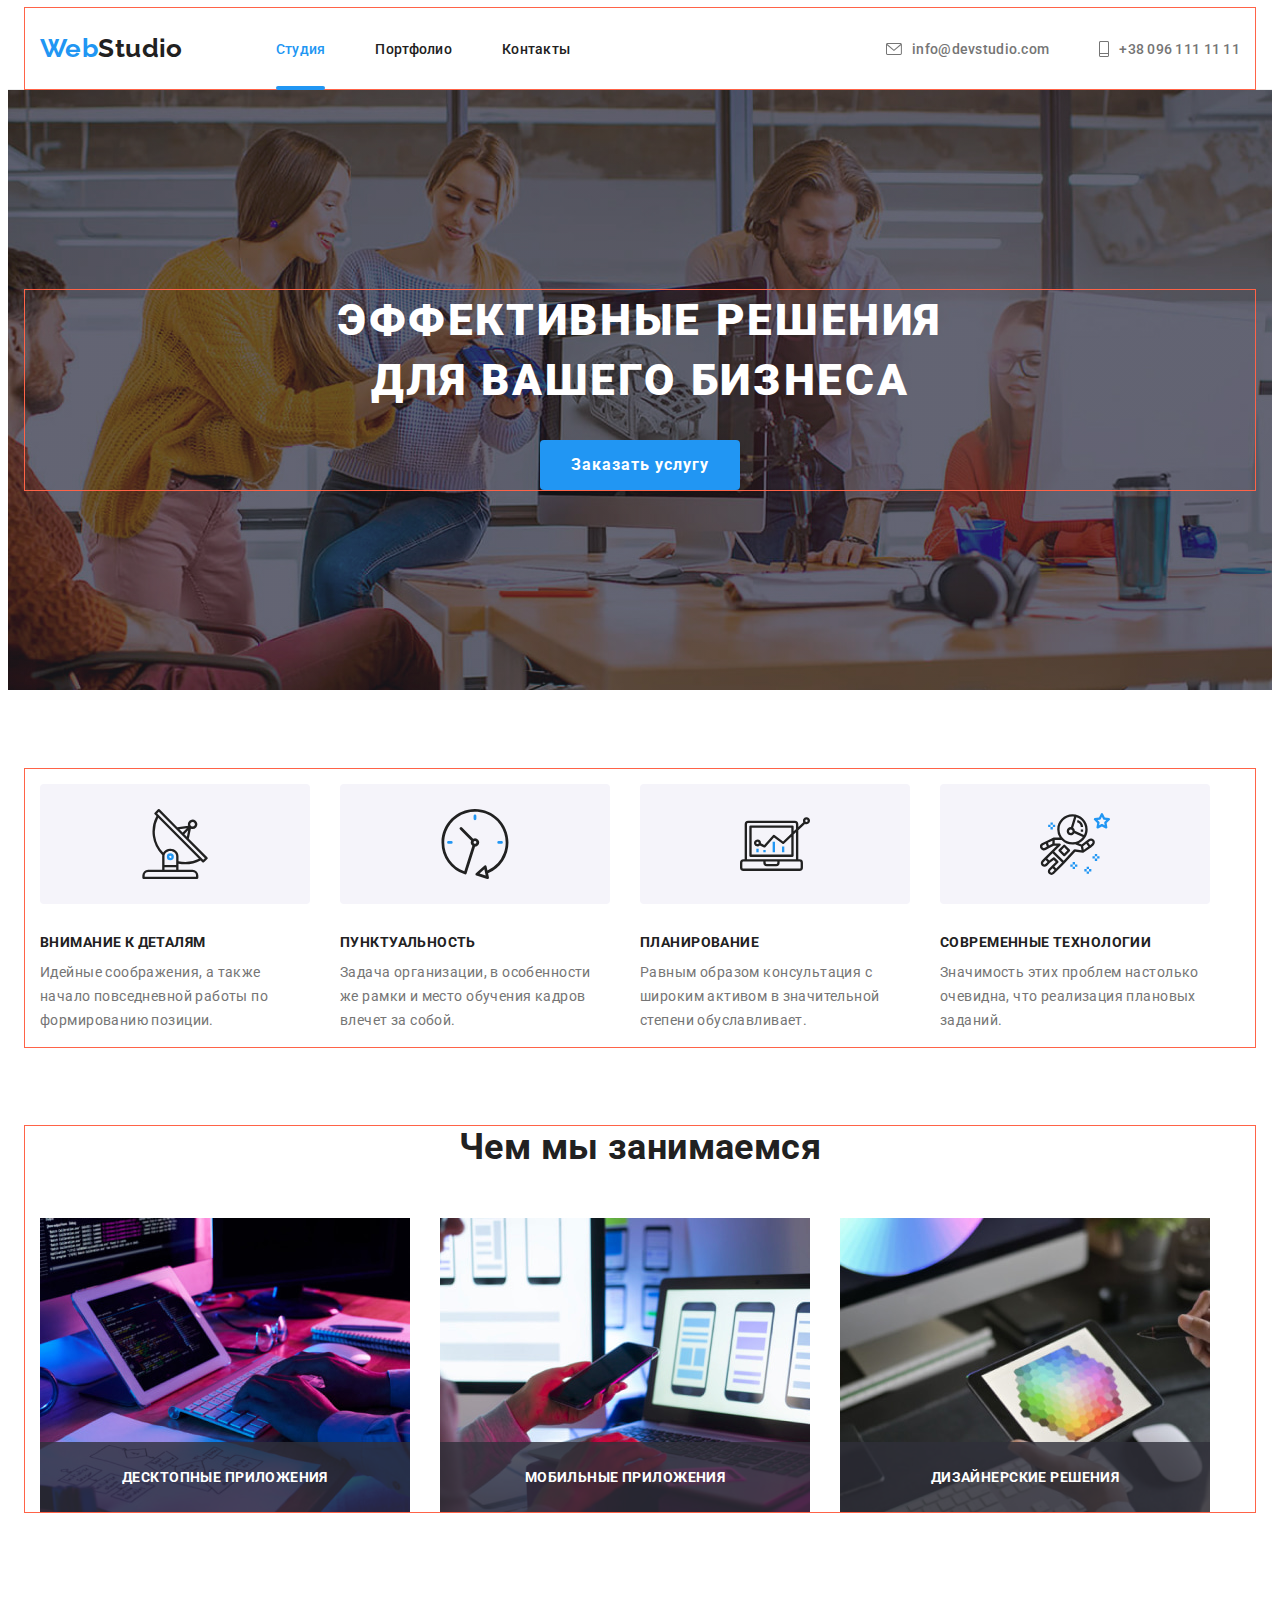
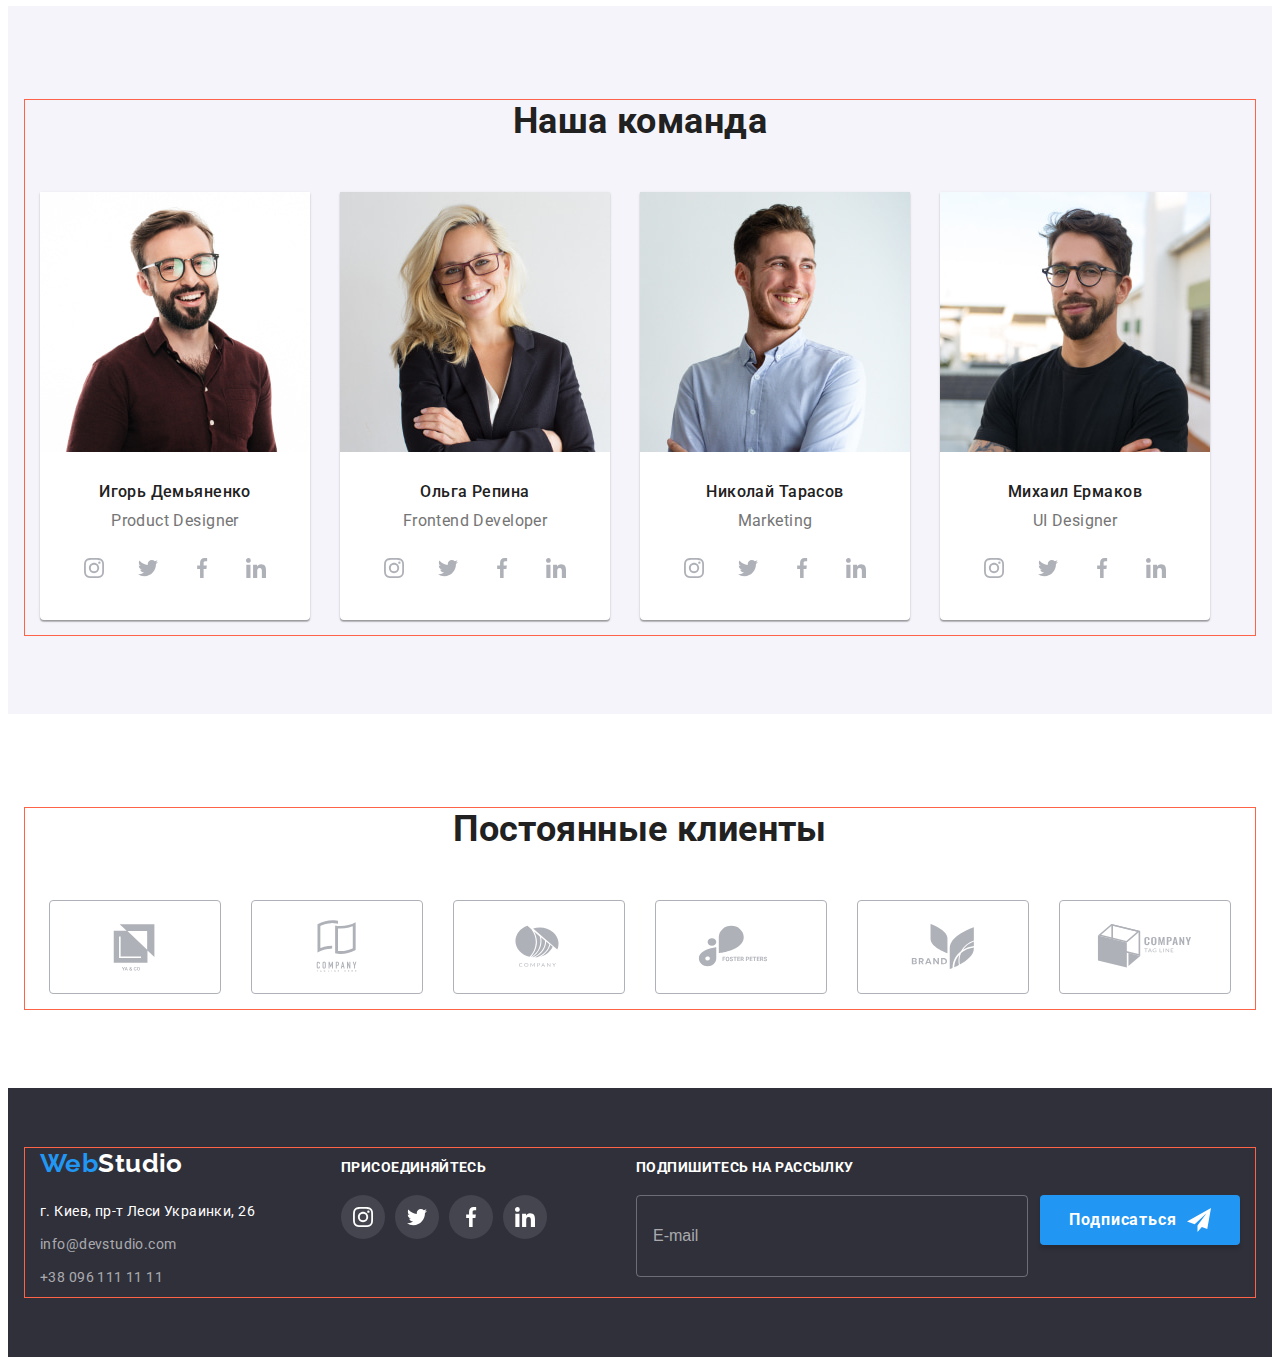
==== commit c9039292: "сделанный index" ====
--- a/index.html
+++ b/index.html
@@ -52,7 +52,7 @@
                 <a class="navigation__link" href="./portfolio.html">Портфолио</a>
               </li>
               <li class="navigation__item">
-                <a class="navigation__link" href="">Контакты</a>
+                <a class="navigation__link" href="#address">Контакты</a>
               </li>
             </ul>
           </nav>
@@ -190,29 +190,32 @@
             <li class="gallery__item">
               <img
                 class="gallery__img"
-                src="./images/img1.jpg"
+                srcset="./images/gallery/img1-370.jpg 1x, ./images/gallery/img1-370@2x.jpg 2x"
+                src="./images/gallery/img1-370.jpg"
                 alt="Человек печатает код на планшете"
                 width="370"
               />
-              <p class="gallery__text">Десктопные приложения</p>
+              <p class="gallery__text font-uppercase">Десктопные приложения</p>
             </li>
             <li class="gallery__item">
               <img
                 class="gallery__img"
-                src="./images/img2.jpg"
+                srcset="./images/gallery/img2-370.jpg 1x, ./images/gallery/img2-370@2x.jpg 2x"
+                src="./images/gallery/img2-370.jpg"
                 alt="Человек использует телефон и ноутбук"
                 width="370"
               />
-              <p class="gallery__text">Мобильные приложения</p>
+              <p class="gallery__text font-uppercase">Мобильные приложения</p>
             </li>
             <li class="gallery__item">
               <img
                 class="gallery__img"
-                src="./images/img3.jpg"
+                srcset="./images/gallery/img3-370.jpg 1x, ./images/gallery/img3-370@2x.jpg 2x"
+                src="./images/gallery/img3-370.jpg"
                 alt="Человек использует планшет для выбора цвета"
                 width="370"
               />
-              <p class="gallery__text">Дизайнерские решения</p>
+              <p class="gallery__text font-uppercase">Дизайнерские решения</p>
             </li>
           </ul>
         </div>
@@ -565,7 +568,7 @@
               ><span class="logo--begin">Web</span>Studio</a
             >
             <!-- Контактная информация -->
-            <address class="address">
+            <address class="address" id="address">
               <ul class="address__list">
                 <li class="address__item">
                   <a
--- a/css/main.min.css
+++ b/css/main.min.css
@@ -1,2 +1,2 @@
-h1,h2,h3,h4,h5,h6,p{margin:0}ul{margin:0;padding:0}button{padding:0}body{font-size:14px;line-height:1.71429;letter-spacing:.03em;font-weight:400;font-family:Roboto,sans-serif;color:#757575;background-color:#fff}body.modal-open,body.menu-open{overflow:hidden}img{display:block;max-width:100%;height:auto}button{cursor:pointer}.visually-hidden{position:absolute;white-space:nowrap;width:1px;height:1px;overflow:hidden;border:0;padding:0;clip:rect(0 0 0 0);clip-path:inset(50%);margin:-1px}.container{max-width:480px;min-width:320px;padding-left:15px;padding-right:15px;margin-left:auto;margin-right:auto;outline:1px solid tomato}@media screen and (min-width: 768px){.container{max-width:768px}}@media screen and (min-width: 1200px){.container{max-width:1200px}}.section{padding-top:60px;padding-bottom:60px}.logo{font-size:24px;line-height:1.16667;font-weight:700;font-family:Raleway,sans-serif}.logo--begin{color:#2196f3}.navigation__list{list-style:none}@media screen and (min-width: 768px){.navigation__list{display:flex}}@media screen and (max-width: 767px){.navigation__item:not(:last-child){margin-bottom:32px}}@media screen and (min-width: 768px){.navigation__item:not(:last-child){margin-right:50px}}.navigation__link{font-size:40px;line-height:1.175;letter-spacing:.02em;font-weight:500;display:inline-block;text-decoration:none;color:#212121;transition:color 250ms cubic-bezier(0.4, 0, 0.2, 1)}.navigation__link:hover,.navigation__link:focus{color:#2196f3}@media screen and (min-width: 768px){.navigation__link{position:relative;display:block;padding:32px 0;font-size:14px;line-height:1.14286}.navigation__link--active{color:#2196f3}.navigation__link--active::after{content:'';position:absolute;left:0;bottom:-1px;width:100%;height:4px;border-radius:2px;background-color:#2196f3}}.social-list{display:flex;list-style:none}.social-list__item:not(:first-child){margin-left:10px}.social-list__icon{--color3: currentColor}.social-list__link{text-decoration:none;display:flex;align-items:center;justify-content:center;width:44px;height:44px;border-radius:50%}.btn{display:flex;align-items:center;justify-content:center;width:200px;height:50px;font-size:16px;line-height:1.875;letter-spacing:.06em;font-weight:700;font-family:inherit;color:#fff;background-color:#2196f3;box-shadow:0px 4px 4px rgba(0,0,0,0.15);border:none;border-radius:4px;transition:background-color 250ms cubic-bezier(0.4, 0, 0.2, 1)}.btn:hover,.btn:focus{background-color:#188ce8}.font-uppercase{font-size:14px;line-height:1.14286;letter-spacing:.03em;font-weight:700;text-transform:uppercase}.font-title{font-size:28px;line-height:1.17857;text-align:center;color:#212121}.card-list{list-style:none}@media screen and (min-width: 768px){.card-list{display:flex;flex-wrap:wrap;margin:-15px}}.card-list__item{max-width:450px;box-shadow:0px 1px 3px rgba(0,0,0,0.12),0px 1px 1px rgba(0,0,0,0.14),0px 2px 1px rgba(0,0,0,0.2);border-radius:0px 0px 4px 4px;background-color:#fff}@media screen and (max-width: 767px){.card-list__item:not(:last-child){margin-bottom:30px}}@media screen and (min-width: 768px){.card-list__item{max-width:354px;margin:15px}}@media screen and (min-width: 1200px){.card-list__item{max-width:270px}}.card-list__title{font-size:16px;line-height:1.1875;font-weight:500;margin-bottom:10px;color:#212121}.card-list__content{padding-top:30px;padding-bottom:24px}.card-list__text{font-size:16px;line-height:1.1875;margin-bottom:16px}.card-list .social-list{justify-content:center}.address{font-style:inherit}.address__list{list-style:none}.address__item:not(:last-child){margin-bottom:8px}.address__link{text-decoration:none;color:rgba(255,255,255,0.6);transition:color 250ms cubic-bezier(0.4, 0, 0.2, 1)}.address__link--address{color:inherit}.address__link:hover,.address__link:focus{color:#2196f3}.newsletter__title{margin-bottom:20px}.newsletter__input{max-width:450px;width:100%;margin-bottom:20px;height:50px;padding-top:15px;padding-bottom:15px;padding-left:16px;padding-right:16px;font-size:16px;line-height:1.25;color:inherit;background-color:transparent;border:1px solid rgba(255,255,255,0.3);border-radius:4px;transition:border 250ms cubic-bezier(0.4, 0, 0.2, 1)}.newsletter__input::placeholder{color:rgba(255,255,255,0.6)}.newsletter__input:hover,.newsletter__input:focus{border:1px solid #2196f3}.newsletter__btn{margin-left:auto;margin-right:auto}.newsletter__icon{--color1: currentColor;margin-left:10px}.backdrop{position:fixed;top:0;left:0;z-index:100;width:100vw;height:100vh;background-color:rgba(0,0,0,0.2);opacity:1;visibility:visible;transition:opacity 500ms cubic-bezier(0.4, 0, 0.2, 1),visibility 500ms cubic-bezier(0.4, 0, 0.2, 1)}.backdrop.is-hidden{visibility:hidden;opacity:0;pointer-events:none}.modal{position:fixed;left:50%;top:50%;padding:40px;width:100%;max-width:450px;min-width:320px;min-height:609px;background-color:#fff;box-shadow:0px 1px 3px rgba(0,0,0,0.12),0px 1px 1px rgba(0,0,0,0.14),0px 2px 1px rgba(0,0,0,0.2);border-radius:4px;overflow:auto;transform:translate(-50%, -50%) scale(1);transition:transform 250ms cubic-bezier(0.4, 0, 0.2, 1)}.backdrop.is-hidden .modal{transform:translate(-50%, -50%) scale(1.1)}@media screen and (min-width: 1200px){.modal{max-width:528px}}.modal__title{margin-bottom:12px;font-size:20px;line-height:1.5;font-weight:700;text-align:center;color:#212121}.modal__close-btn{position:absolute;top:8px;right:8px;display:flex;align-items:center;justify-content:center;width:30px;height:30px;color:#000000;background-color:#fff;border:1px solid rgba(0,0,0,0.1);border-radius:50%;cursor:pointer}.modal__close-btn:hover,.modal__close-btn:focus{color:#2196f3;transition:color 250ms cubic-bezier(0.4, 0, 0.2, 1)}.modal__icon-close{fill:currentColor}.agreement{position:relative;display:block;margin-bottom:30px}.agreement__icon,.agreement__check{position:absolute;top:50%;left:0;transform:translateY(-50%)}@media screen and (min-width: 1200px){.agreement__icon,.agreement__check{left:12px}}.agreement__icon{width:16px;height:15px;border:2px solid #212121;border-radius:2px;z-index:2;transition:border-color 250ms cubic-bezier(0.4, 0, 0.2, 1)}.agreement__input:checked+.agreement__icon{border-color:#2196f3}.agreement__input:checked:focus+.agreement__icon,.agreement:hover .agreement__input:checked+.agreement__icon{outline:1px dotted #212121}.agreement__input:not(:checked):focus+.agreement__icon,.agreement:hover .agreement__input:not(:checked)+.agreement__icon{outline:1px solid #2196f3}.agreement__check{--color1: currentColor;opacity:0;transition:opacity 250ms cubic-bezier(0.4, 0, 0.2, 1),color 250ms cubic-bezier(0.4, 0, 0.2, 1)}.agreement__input:checked ~ .agreement__check{opacity:1;color:#2196f3}.agreement__text{display:block;margin-left:24px;font-size:12px;line-height:1.16667}@media screen and (min-width: 1200px){.agreement__text{font-size:14px;line-height:1.71429;margin-left:40px}}.agreement__link{font-size:inherit;line-height:inherit;color:#2196f3}.order__label{display:block;margin-bottom:4px;font-size:12px;line-height:1.16667;letter-spacing:.01em}.order__wrap{position:relative;margin-bottom:10px;color:#212121}.order__input{width:100%;height:40px;padding-left:40px;padding-right:12px;border:1px solid rgba(33,33,33,0.2);border-radius:4px;transition:border-color 250ms cubic-bezier(0.4, 0, 0.2, 1)}.order__input:hover,.order__input:focus{border-color:#2196f3}.order__icon{position:absolute;top:50%;left:12px;transform:translateY(-50%);fill:currentColor;transition:color 250ms cubic-bezier(0.4, 0, 0.2, 1)}.order__input:hover+.order__icon,.order__input:focus+.order__icon{color:#2196f3}.order__textarea{display:block;height:120px;margin-bottom:20px;padding-top:12px;padding-bottom:12px;padding-left:16px;padding-right:16px;resize:none}.order__textarea::placeholder{font-size:14px;line-height:1.14286;letter-spacing:.01em;color:rgba(117,117,117,0.5)}.order__btn{margin-left:auto;margin-right:auto}.header{min-width:320px;border-bottom:1px solid #ececec}.header__container{position:relative;display:flex}@media screen and (max-width: 767px){.header__container{justify-content:space-between}}@media screen and (min-width: 768px){.header__container{align-items:center}}.header__menu{width:100%;display:flex;justify-content:space-between}.header__menu.is-open{overflow:auto}@media screen and (max-width: 767px){.header__menu{position:fixed;top:30px;right:35px;z-index:1;height:100vh;padding:48px 40px;flex-direction:column;background-color:#fff;transform-origin:top right;transform:scale(0) translate(0, 0);transition:transform 500ms cubic-bezier(0.4, 0, 0.2, 1)}.header__menu.is-open{transform:scale(1) translate(35px, -30px)}.header__menu .social-list{flex-wrap:wrap}.header__menu .social-list__item:not(:last-child){padding-right:10px;border-right:1px solid rgba(33,33,33,0.2)}.header__menu .social-list__link{display:inline-block;width:auto;height:auto;border-radius:0;font-size:18px;line-height:1.22222;letter-spacing:.02em;font-weight:500;color:#2196f3}}@media screen and (min-width: 768px){.header__menu{align-items:center}.header__menu .social-list{display:none}}.header__btn-menu{display:none}@media screen and (max-width: 767px){.header__btn-menu{z-index:2;display:flex;align-items:center;justify-content:center;color:#212121;border:none;background-color:transparent}}@media screen and (max-width: 767px){.header__icon-btn{fill:currentColor;transition:color 250ms cubic-bezier(0.4, 0, 0.2, 1)}.header__btn-menu:hover .header__icon-btn,.header__btn-menu:focus .header__icon-btn{color:#2196f3}.header__icon-btn--close{opacity:0;transition:opacity 250ms cubic-bezier(0.4, 0, 0.2, 1)}.header__btn-menu.is-open .header__icon-btn--close{opacity:1}.header__icon-btn--menu{opacity:1;transition:opacity 250ms cubic-bezier(0.4, 0, 0.2, 1)}.header__btn-menu.is-open .header__icon-btn--menu{opacity:0}}.header__logo{display:inline-block;padding-top:16px;padding-bottom:16px;text-decoration:none;color:#212121}@media screen and (min-width: 768px){.header__logo{margin-right:88px;padding:26px 0}}.header__list{list-style:none}@media screen and (max-width: 767px){.header__list{display:flex;flex-direction:column-reverse;margin-bottom:64px}}@media screen and (max-width: 767px){.header__item{font-size:24px;line-height:1.16667;letter-spacing:.02em;font-weight:500}.header__item:last-child{font-size:34px;line-height:1.17647;letter-spacing:.02em;font-weight:500;margin-bottom:32px;color:#2196f3}}@media screen and (min-width: 768px){.header__item{font-size:12px;line-height:1.16667;letter-spacing:.02em;font-weight:500}.header__item:not(:first-child){margin-top:10px}}.header__link{display:inline-block;text-decoration:none;color:inherit;transition:color 250ms cubic-bezier(0.4, 0, 0.2, 1)}.header__link:hover,.header__link:focus{color:#2196f3}@media screen and (min-width: 768px){.header__link{display:flex;align-items:center}}@media screen and (max-width: 767px){.header__icon{display:none}}@media screen and (min-width: 768px){.header__icon{--color4: currentColor;margin-right:8px}}.hero{max-width:480px;margin-left:auto;margin-right:auto;padding-top:118px;padding-bottom:118px;background-color:#c4c4c4;background-image:linear-gradient(rgba(47,48,58,0.4), rgba(47,48,58,0.4)),url(../images/hero/hero-480.jpg);background-repeat:no-repeat;background-position:center;background-size:cover;text-align:center}@media (min-device-pixel-ratio: 2), (min-resolution: 192dpi), (min-resolution: 2dppx){.hero{background-image:linear-gradient(rgba(47,48,58,0.4), rgba(47,48,58,0.4)),url(../images/hero/hero-480@2x.jpg)}}@media screen and (min-width: 768px){.hero{max-width:768px;background-image:linear-gradient(rgba(47,48,58,0.4), rgba(47,48,58,0.4)),url(../images/hero/hero-768.jpg)}}@media screen and (min-width: 768px) and (min-device-pixel-ratio: 2), screen and (min-width: 768px) and (min-resolution: 192dpi), screen and (min-width: 768px) and (min-resolution: 2dppx){.hero{background-image:linear-gradient(rgba(47,48,58,0.4), rgba(47,48,58,0.4)),url(../images/hero/hero-768@2x.jpg)}}.hero__title{max-width:360px;margin-left:auto;margin-right:auto;margin-bottom:30px;font-size:26px;line-height:1.61538;letter-spacing:.06em;font-weight:900;text-transform:uppercase;color:#fff}.hero__btn{margin-left:auto;margin-right:auto}.advantage__list{list-style:none}@media screen and (min-width: 768px){.advantage__list{display:flex;flex-wrap:wrap;margin:-15px}}@media screen and (max-width: 767px){.advantage__item:not(:last-child){margin-bottom:30px}}@media screen and (min-width: 768px){.advantage__item{width:354px;margin:15px}}.advantage__title{margin-bottom:10px;color:#212121}@media screen and (max-width: 767px){.advantage__title{text-align:center}}.advantage__box{display:flex;align-items:center;justify-content:center;height:120px;margin-bottom:30px;background-color:#f5f4fa;border-radius:4px}@media screen and (max-width: 1199px){.gallery{display:none}}.team{text-align:center;background-color:#f5f4fa}.team__title{margin-bottom:30px}.team .social-list__link{color:#afb1b8;transition:background-color 250ms cubic-bezier(0.4, 0, 0.2, 1),color 250ms cubic-bezier(0.4, 0, 0.2, 1)}.team .social-list__link:hover,.team .social-list__link:focus{color:#fff;background-color:#2196f3;border-radius:50%}.client__title{margin-bottom:30px}.client__list{display:flex;list-style:none;flex-wrap:wrap;margin:-15px;justify-content:center}.client__item{width:210px;margin:15px;color:#afb1b8;border:1px solid #afb1b8;border-radius:4px;transition:border 250ms cubic-bezier(0.4, 0, 0.2, 1),color 250ms cubic-bezier(0.4, 0, 0.2, 1)}.client__item:hover,.client__item:focus-within{color:#2196f3;border:1px solid #2196f3;border-radius:4px}.client__link{display:flex;align-items:center;justify-content:center;height:92px;color:inherit}.client__icon{--color3: currentColor}.footer{padding-top:60px;padding-bottom:60px;color:#fff;background-color:#2f303a;text-align:center}.footer__box{margin-bottom:60px}@media screen and (min-width: 768px){.footer__box{display:flex;align-items:baseline;justify-content:space-between}}@media screen and (max-width: 767px){.footer__info{margin-bottom:60px}}@media screen and (min-width: 768px){.footer__info{width:50%}}.footer__logo{display:inline-block;text-decoration:none;margin-bottom:20px;color:inherit}@media screen and (min-width: 768px){.footer__social{width:50%}}.footer__title{margin-bottom:20px}.footer .social-list{justify-content:center}.footer .social-list__link{color:inherit;background-color:rgba(255,255,255,0.1);transition:background-color 250ms cubic-bezier(0.4, 0, 0.2, 1)}.footer .social-list__link:hover,.footer .social-list__link:focus{background-color:#2196f3;border-radius:50%}
+h1,h2,h3,h4,h5,h6,p{margin:0}ul{margin:0;padding:0}button{padding:0}body{font-size:14px;line-height:1.71429;letter-spacing:.03em;font-weight:400;font-family:Roboto,sans-serif;color:#757575;background-color:#fff}body.modal-open,body.menu-open{overflow:hidden}img{display:block;max-width:100%;height:auto}button{cursor:pointer}.visually-hidden{position:absolute;white-space:nowrap;width:1px;height:1px;overflow:hidden;border:0;padding:0;clip:rect(0 0 0 0);clip-path:inset(50%);margin:-1px}.container{max-width:480px;min-width:320px;padding-left:15px;padding-right:15px;margin-left:auto;margin-right:auto;outline:1px solid tomato}@media screen and (min-width: 768px){.container{max-width:768px}}@media screen and (min-width: 1200px){.container{max-width:1200px}}.section{padding-top:60px;padding-bottom:60px}@media screen and (min-width: 1200px){.section{padding-top:94px;padding-bottom:94px}}.logo{font-size:24px;line-height:1.16667;font-weight:700;font-family:Raleway,sans-serif}@media screen and (min-width: 1200px){.logo{font-size:26px;line-height:1.19231}}.logo--begin{color:#2196f3}.navigation__list{list-style:none}@media screen and (min-width: 768px){.navigation__list{display:flex}}@media screen and (max-width: 767px){.navigation__item:not(:last-child){margin-bottom:32px}}@media screen and (min-width: 768px){.navigation__item:not(:last-child){margin-right:50px}}.navigation__link{font-size:40px;line-height:1.175;letter-spacing:.02em;font-weight:500;display:inline-block;text-decoration:none;color:#212121;transition:color 250ms cubic-bezier(0.4, 0, 0.2, 1)}.navigation__link--active,.navigation__link:hover,.navigation__link:focus{color:#2196f3}@media screen and (min-width: 768px){.navigation__link{position:relative;display:block;padding:32px 0;font-size:14px;line-height:1.14286}.navigation__link--active::after{content:'';position:absolute;left:0;bottom:-1px;width:100%;height:4px;border-radius:2px;background-color:#2196f3}}.social-list{display:flex;list-style:none}.social-list__item:not(:first-child){margin-left:10px}.social-list__icon{--color3: currentColor}.social-list__link{text-decoration:none;display:flex;align-items:center;justify-content:center;width:44px;height:44px;border-radius:50%}.btn{display:flex;align-items:center;justify-content:center;width:200px;height:50px;font-size:16px;line-height:1.875;letter-spacing:.06em;font-weight:700;font-family:inherit;color:#fff;background-color:#2196f3;box-shadow:0px 4px 4px rgba(0,0,0,0.15);border:none;border-radius:4px;transition:background-color 250ms cubic-bezier(0.4, 0, 0.2, 1)}.btn:hover,.btn:focus{background-color:#188ce8}.font-uppercase{font-size:14px;line-height:1.14286;letter-spacing:.03em;font-weight:700;text-transform:uppercase}.font-title{font-size:28px;line-height:1.17857;text-align:center;color:#212121}@media screen and (min-width: 1200px){.font-title{font-size:36px;line-height:1.16667}}.card-list{list-style:none}@media screen and (min-width: 768px){.card-list{display:flex;flex-wrap:wrap;margin:-15px}}.card-list__item{max-width:450px;box-shadow:0px 1px 3px rgba(0,0,0,0.12),0px 1px 1px rgba(0,0,0,0.14),0px 2px 1px rgba(0,0,0,0.2);border-radius:0px 0px 4px 4px;background-color:#fff}@media screen and (max-width: 767px){.card-list__item:not(:last-child){margin-bottom:30px}}@media screen and (min-width: 768px){.card-list__item{max-width:354px;margin:15px}}@media screen and (min-width: 1200px){.card-list__item{max-width:270px}}.card-list__title{font-size:16px;line-height:1.1875;font-weight:500;margin-bottom:10px;color:#212121}.card-list__content{padding-top:30px;padding-bottom:24px}@media screen and (min-width: 1200px){.card-list__content{padding-bottom:30px}}.card-list__text{font-size:16px;line-height:1.1875;margin-bottom:16px}.card-list .social-list{justify-content:center}.address{font-style:inherit}.address__list{list-style:none}.address__item:not(:last-child){margin-bottom:8px}@media screen and (min-width: 1200px){.address__item:not(:last-child){margin-bottom:9px}}.address__link{text-decoration:none;color:rgba(255,255,255,0.6);transition:color 250ms cubic-bezier(0.4, 0, 0.2, 1)}.address__link--address{color:inherit}.address__link:hover,.address__link:focus{color:#2196f3}.newsletter__title{margin-bottom:20px}@media screen and (min-width: 1200px){.newsletter__wrap{display:flex}}.newsletter__input{max-width:450px;width:100%;margin-bottom:20px;height:50px;padding-top:15px;padding-bottom:15px;padding-left:16px;padding-right:16px;font-size:16px;line-height:1.25;color:inherit;background-color:transparent;border:1px solid rgba(255,255,255,0.3);border-radius:4px;transition:border 250ms cubic-bezier(0.4, 0, 0.2, 1)}.newsletter__input::placeholder{color:rgba(255,255,255,0.6)}.newsletter__input:hover,.newsletter__input:focus{border:1px solid #2196f3}@media screen and (min-width: 1200px){.newsletter__input{width:358px}}.newsletter__btn{margin-left:auto;margin-right:auto}@media screen and (min-width: 1200px){.newsletter__btn{margin-left:12px}}.newsletter__icon{--color1: currentColor;margin-left:10px}.backdrop{position:fixed;top:0;left:0;z-index:100;width:100vw;height:100vh;background-color:rgba(0,0,0,0.2);opacity:1;visibility:visible;transition:opacity 500ms cubic-bezier(0.4, 0, 0.2, 1),visibility 500ms cubic-bezier(0.4, 0, 0.2, 1)}.backdrop.is-hidden{visibility:hidden;opacity:0;pointer-events:none}.modal{position:fixed;left:50%;top:50%;padding:40px;width:100%;max-width:450px;min-width:320px;min-height:609px;background-color:#fff;box-shadow:0px 1px 3px rgba(0,0,0,0.12),0px 1px 1px rgba(0,0,0,0.14),0px 2px 1px rgba(0,0,0,0.2);border-radius:4px;overflow:auto;transform:translate(-50%, -50%) scale(1);transition:transform 250ms cubic-bezier(0.4, 0, 0.2, 1)}.backdrop.is-hidden .modal{transform:translate(-50%, -50%) scale(1.1)}@media screen and (min-width: 1200px){.modal{max-width:528px}}.modal__title{margin-bottom:12px;font-size:20px;line-height:1.5;font-weight:700;text-align:center;color:#212121}.modal__close-btn{position:absolute;top:8px;right:8px;display:flex;align-items:center;justify-content:center;width:30px;height:30px;color:#000000;background-color:#fff;border:1px solid rgba(0,0,0,0.1);border-radius:50%;cursor:pointer}.modal__close-btn:hover,.modal__close-btn:focus{color:#2196f3;transition:color 250ms cubic-bezier(0.4, 0, 0.2, 1)}.modal__icon-close{fill:currentColor}.agreement{position:relative;display:block;margin-bottom:30px}.agreement__icon,.agreement__check{position:absolute;top:50%;left:0;transform:translateY(-50%)}@media screen and (min-width: 1200px){.agreement__icon,.agreement__check{left:12px}}.agreement__icon{width:16px;height:15px;border:2px solid #212121;border-radius:2px;z-index:2;transition:border-color 250ms cubic-bezier(0.4, 0, 0.2, 1)}.agreement__input:checked+.agreement__icon{border-color:#2196f3}.agreement__input:checked:focus+.agreement__icon,.agreement:hover .agreement__input:checked+.agreement__icon{outline:1px dotted #212121}.agreement__input:not(:checked):focus+.agreement__icon,.agreement:hover .agreement__input:not(:checked)+.agreement__icon{outline:1px solid #2196f3}.agreement__check{--color1: currentColor;opacity:0;transition:opacity 250ms cubic-bezier(0.4, 0, 0.2, 1),color 250ms cubic-bezier(0.4, 0, 0.2, 1)}.agreement__input:checked ~ .agreement__check{opacity:1;color:#2196f3}.agreement__text{display:block;margin-left:24px;font-size:12px;line-height:1.16667}@media screen and (min-width: 1200px){.agreement__text{font-size:14px;line-height:1.71429;margin-left:40px}}.agreement__link{font-size:inherit;line-height:inherit;color:#2196f3}.order__label{display:block;margin-bottom:4px;font-size:12px;line-height:1.16667;letter-spacing:.01em}.order__wrap{position:relative;margin-bottom:10px;color:#212121}.order__input{width:100%;height:40px;padding-left:40px;padding-right:12px;border:1px solid rgba(33,33,33,0.2);border-radius:4px;transition:border-color 250ms cubic-bezier(0.4, 0, 0.2, 1)}.order__input:hover,.order__input:focus{border-color:#2196f3}.order__icon{position:absolute;top:50%;left:12px;transform:translateY(-50%);fill:currentColor;transition:color 250ms cubic-bezier(0.4, 0, 0.2, 1)}.order__input:hover+.order__icon,.order__input:focus+.order__icon{color:#2196f3}.order__textarea{display:block;height:120px;margin-bottom:20px;padding-top:12px;padding-bottom:12px;padding-left:16px;padding-right:16px;resize:none}.order__textarea::placeholder{font-size:14px;line-height:1.14286;letter-spacing:.01em;color:rgba(117,117,117,0.5)}.order__btn{margin-left:auto;margin-right:auto}.header{min-width:320px;border-bottom:1px solid #ececec}.header__container{position:relative;display:flex}@media screen and (max-width: 767px){.header__container{justify-content:space-between}}@media screen and (min-width: 768px){.header__container{align-items:center}}.header__menu{width:100%;display:flex;justify-content:space-between}.header__menu.is-open{overflow:auto}@media screen and (max-width: 767px){.header__menu{position:fixed;top:30px;right:35px;z-index:1;height:100vh;padding:48px 40px;flex-direction:column;background-color:#fff;transform-origin:top right;transform:scale(0) translate(0, 0);transition:transform 500ms cubic-bezier(0.4, 0, 0.2, 1)}.header__menu.is-open{transform:scale(1) translate(35px, -30px)}.header__menu .social-list{flex-wrap:wrap}.header__menu .social-list__item:not(:last-child){padding-right:10px;border-right:1px solid rgba(33,33,33,0.2)}.header__menu .social-list__link{display:inline-block;width:auto;height:auto;border-radius:0;font-size:18px;line-height:1.22222;letter-spacing:.02em;font-weight:500;color:#2196f3}}@media screen and (min-width: 768px){.header__menu{align-items:center}.header__menu .social-list{display:none}}.header__btn-menu{display:none}@media screen and (max-width: 767px){.header__btn-menu{z-index:2;display:flex;align-items:center;justify-content:center;color:#212121;border:none;background-color:transparent}}@media screen and (max-width: 767px){.header__icon-btn{fill:currentColor;transition:color 250ms cubic-bezier(0.4, 0, 0.2, 1)}.header__btn-menu:hover .header__icon-btn,.header__btn-menu:focus .header__icon-btn{color:#2196f3}.header__icon-btn--close{opacity:0;transition:opacity 250ms cubic-bezier(0.4, 0, 0.2, 1)}.header__btn-menu.is-open .header__icon-btn--close{opacity:1}.header__icon-btn--menu{opacity:1;transition:opacity 250ms cubic-bezier(0.4, 0, 0.2, 1)}.header__btn-menu.is-open .header__icon-btn--menu{opacity:0}}.header__logo{display:inline-block;padding-top:16px;padding-bottom:16px;text-decoration:none;color:#212121}@media screen and (min-width: 768px){.header__logo{margin-right:88px;padding:26px 0}}@media screen and (min-width: 1200px){.header__logo{margin-right:93px;padding:25px 0}}.header__list{list-style:none}@media screen and (max-width: 767px){.header__list{display:flex;flex-direction:column-reverse;margin-bottom:64px}}@media screen and (min-width: 1200px){.header__list{display:flex}}@media screen and (max-width: 767px){.header__item{font-size:24px;line-height:1.16667;letter-spacing:.02em;font-weight:500}.header__item:last-child{font-size:34px;line-height:1.17647;letter-spacing:.02em;font-weight:500;margin-bottom:32px;color:#2196f3}}@media screen and (min-width: 768px) and (max-width: 1199px){.header__item{font-size:12px;line-height:1.16667;letter-spacing:.02em;font-weight:500}.header__item:not(:first-child){margin-top:10px}}@media screen and (min-width: 1200px){.header__item{font-size:14px;line-height:1.14286;letter-spacing:.02em;font-weight:500}.header__item:not(:last-child){margin-right:50px}}.header__link{display:inline-block;text-decoration:none;color:inherit;transition:color 250ms cubic-bezier(0.4, 0, 0.2, 1)}.header__link:hover,.header__link:focus{color:#2196f3}@media screen and (min-width: 768px){.header__link{display:flex;align-items:center}}@media screen and (min-width: 1200px){.header__link{padding:32px 0}}@media screen and (max-width: 767px){.header__icon{display:none}}@media screen and (min-width: 768px){.header__icon{--color4: currentColor;margin-right:8px}}@media screen and (min-width: 1200px){.header__icon{margin-right:10px}}.hero{max-width:480px;margin-left:auto;margin-right:auto;padding-top:118px;padding-bottom:118px;background-color:#c4c4c4;background-image:linear-gradient(rgba(47,48,58,0.4), rgba(47,48,58,0.4)),url(../images/hero/hero-480.jpg);background-repeat:no-repeat;background-position:center;background-size:cover;text-align:center}@media (min-device-pixel-ratio: 2), (min-resolution: 192dpi), (min-resolution: 2dppx){.hero{background-image:linear-gradient(rgba(47,48,58,0.4), rgba(47,48,58,0.4)),url(../images/hero/hero-480@2x.jpg)}}@media screen and (min-width: 768px){.hero{max-width:768px;background-image:linear-gradient(rgba(47,48,58,0.4), rgba(47,48,58,0.4)),url(../images/hero/hero-768.jpg)}}@media screen and (min-width: 768px) and (min-device-pixel-ratio: 2), screen and (min-width: 768px) and (min-resolution: 192dpi), screen and (min-width: 768px) and (min-resolution: 2dppx){.hero{background-image:linear-gradient(rgba(47,48,58,0.4), rgba(47,48,58,0.4)),url(../images/hero/hero-768@2x.jpg)}}@media screen and (min-width: 1200px){.hero{max-width:1600px;padding-top:200px;padding-bottom:200px;background-image:linear-gradient(rgba(47,48,58,0.4), rgba(47,48,58,0.4)),url(../images/hero/hero-1600.jpg)}}@media screen and (min-width: 1200px) and (min-device-pixel-ratio: 2), screen and (min-width: 1200px) and (min-resolution: 192dpi), screen and (min-width: 1200px) and (min-resolution: 2dppx){.hero{background-image:linear-gradient(rgba(47,48,58,0.4), rgba(47,48,58,0.4)),url(../images/hero/hero-1600@2x.jpg)}}.hero__title{max-width:360px;margin-left:auto;margin-right:auto;margin-bottom:30px;font-size:26px;line-height:1.61538;letter-spacing:.06em;font-weight:900;text-transform:uppercase;color:#fff}@media screen and (min-width: 1200px){.hero__title{max-width:696px;font-size:44px;line-height:1.36364}}.hero__btn{margin-left:auto;margin-right:auto}.advantage__list{list-style:none}@media screen and (min-width: 768px){.advantage__list{display:flex;flex-wrap:wrap;margin:-15px}}@media screen and (max-width: 767px){.advantage__item:not(:last-child){margin-bottom:30px}}@media screen and (min-width: 768px){.advantage__item{width:354px;margin:15px}}@media screen and (min-width: 1200px){.advantage__item{width:270px}}.advantage__title{margin-bottom:10px;color:#212121}@media screen and (max-width: 767px){.advantage__title{text-align:center}}.advantage__box{display:flex;align-items:center;justify-content:center;height:120px;margin-bottom:30px;background-color:#f5f4fa;border-radius:4px}@media screen and (max-width: 1199px){.gallery{display:none}}@media screen and (min-width: 1200px){.gallery{padding-top:0}}@media screen and (min-width: 1200px){.gallery__title{margin-bottom:50px}}@media screen and (min-width: 1200px){.gallery__list{display:flex;list-style:none}}@media screen and (min-width: 1200px){.gallery__item{position:relative}.gallery__item:not(:first-child){margin-left:30px}}@media screen and (min-width: 1200px){.gallery__text{position:absolute;left:0;bottom:0;display:flex;align-items:center;justify-content:center;width:100%;height:70px;color:#fff;background-color:rgba(47,48,58,0.8)}}.team{text-align:center;background-color:#f5f4fa}.team__title{margin-bottom:30px}@media screen and (min-width: 1200px){.team__title{margin-bottom:50px}}.team .social-list__link{color:#afb1b8;transition:background-color 250ms cubic-bezier(0.4, 0, 0.2, 1),color 250ms cubic-bezier(0.4, 0, 0.2, 1)}.team .social-list__link:hover,.team .social-list__link:focus{color:#fff;background-color:#2196f3;border-radius:50%}.client__title{margin-bottom:30px}@media screen and (min-width: 1200px){.client__title{margin-bottom:50px}}.client__list{display:flex;list-style:none;flex-wrap:wrap;margin:-15px;justify-content:center}.client__item{width:210px;margin:15px;color:#afb1b8;border:1px solid #afb1b8;border-radius:4px;transition:border 250ms cubic-bezier(0.4, 0, 0.2, 1),color 250ms cubic-bezier(0.4, 0, 0.2, 1)}.client__item:hover,.client__item:focus-within{color:#2196f3;border:1px solid #2196f3;border-radius:4px}@media screen and (min-width: 1200px){.client__item{width:170px}}.client__link{display:flex;align-items:center;justify-content:center;height:92px;color:inherit}.client__icon{--color3: currentColor}.footer{padding-top:60px;padding-bottom:60px;color:#fff;background-color:#2f303a}@media screen and (max-width: 1199px){.footer{text-align:center}}@media screen and (min-width: 1200px){.footer__container{display:flex;align-items:baseline;justify-content:space-between}}@media screen and (max-width: 1199px){.footer__box{margin-bottom:60px}}@media screen and (min-width: 768px){.footer__box{display:flex;align-items:baseline;justify-content:space-between}}@media screen and (max-width: 767px){.footer__info{margin-bottom:60px}}@media screen and (min-width: 768px){.footer__info{width:50%}}@media screen and (min-width: 1200px){.footer__info{width:231px}}.footer__logo{display:inline-block;text-decoration:none;margin-bottom:20px;color:inherit}@media screen and (min-width: 768px) and (max-width: 1199px){.footer__social{width:50%}}@media screen and (min-width: 1200px){.footer__social{margin-left:70px}}.footer__title{margin-bottom:20px}.footer .social-list{justify-content:center}.footer .social-list__link{color:inherit;background-color:rgba(255,255,255,0.1);transition:background-color 250ms cubic-bezier(0.4, 0, 0.2, 1)}.footer .social-list__link:hover,.footer .social-list__link:focus{background-color:#2196f3;border-radius:50%}
 /*# sourceMappingURL=main.min.css.map */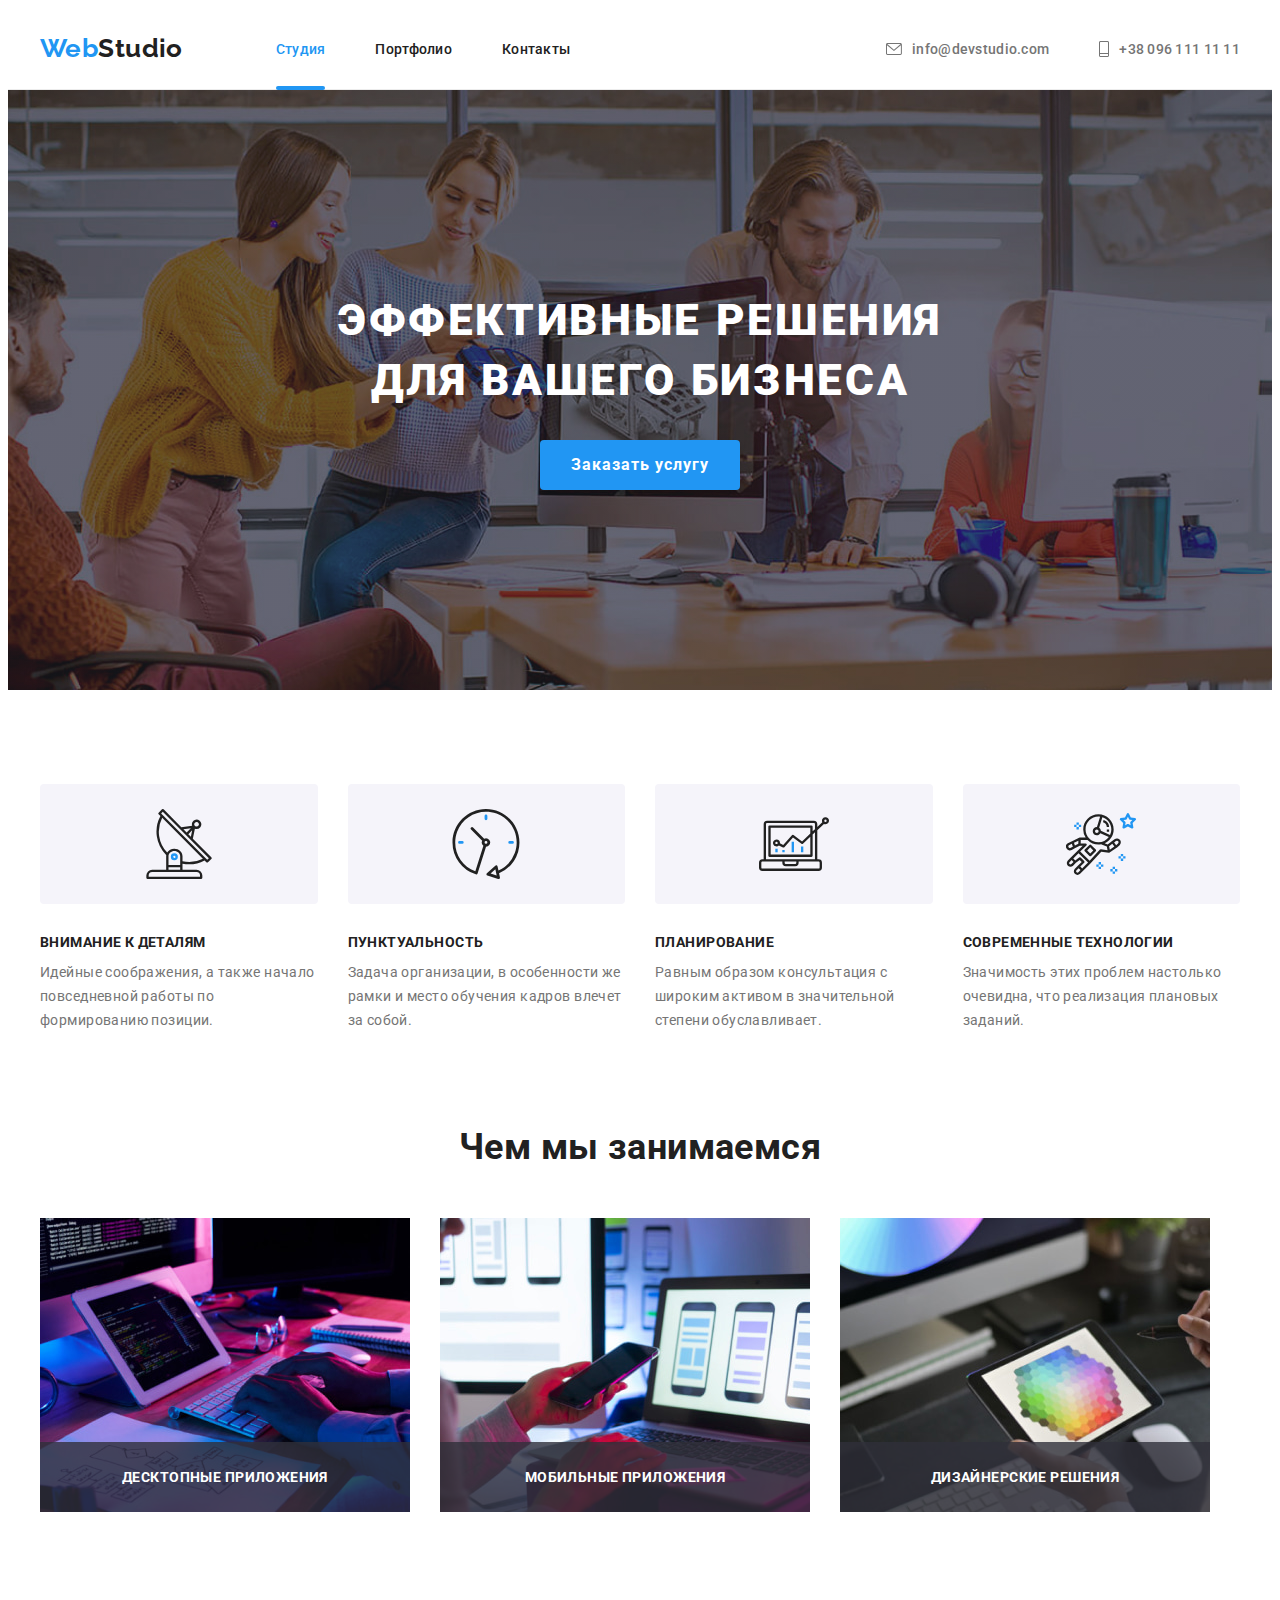
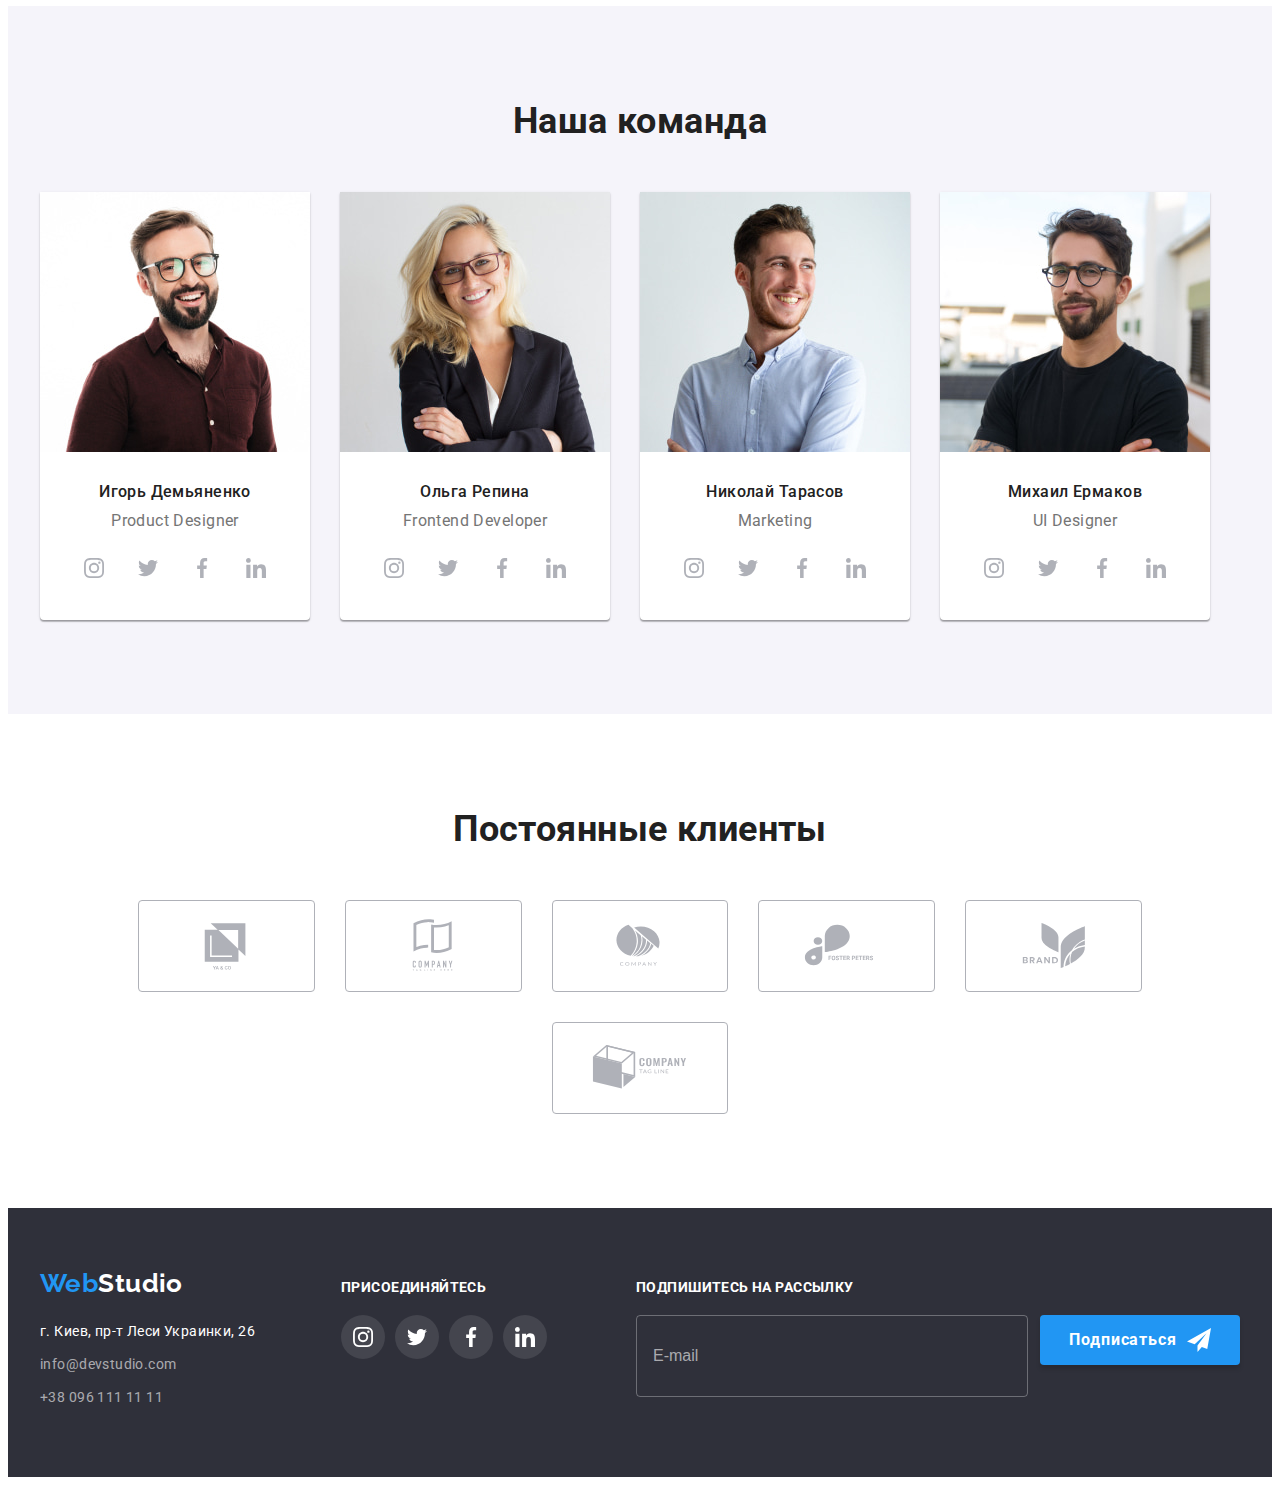
==== commit f4f91d36: "сделан модуль8" ====
--- a/index.html
+++ b/index.html
@@ -136,8 +136,8 @@
           <h2 class="font-title visually-hidden">Преимущества</h2>
           <ul class="advantage__list">
             <li class="advantage__item">
-              <div class="advantage__box" aria-label="Рисунок антенны">
-                <svg class="advantage__icon" width="70" height="70">
+              <div class="advantage__box">
+                <svg class="advantage__icon" width="70" height="70" aria-label="Рисунок антенны">
                   <use href="./images/icons.svg#icon-antenna"></use>
                 </svg>
               </div>
@@ -147,8 +147,8 @@
               </p>
             </li>
             <li class="advantage__item">
-              <div class="advantage__box" aria-label="Рисунок часов">
-                <svg class="advantage__icon" width="70" height="70">
+              <div class="advantage__box">
+                <svg class="advantage__icon" width="70" height="70" aria-label="Рисунок часов">
                   <use href="./images/icons.svg#icon-clock"></use>
                 </svg>
               </div>
@@ -158,8 +158,8 @@
               </p>
             </li>
             <li class="advantage__item">
-              <div class="advantage__box" aria-label="Рисунок диаграммы">
-                <svg class="advantage__icon" width="70" height="70">
+              <div class="advantage__box">
+                <svg class="advantage__icon" width="70" height="70" aria-label="Рисунок диаграммы">
                   <use href="./images/icons.svg#icon-diagram"></use>
                 </svg>
               </div>
@@ -169,8 +169,8 @@
               </p>
             </li>
             <li class="advantage__item">
-              <div class="advantage__box" aria-label="Рисунок астронафта">
-                <svg class="advantage__icon" width="70" height="70">
+              <div class="advantage__box">
+                <svg class="advantage__icon" width="70" height="70" aria-label="Рисунок астронафта">
                   <use href="./images/icons.svg#icon-astronaut"></use>
                 </svg>
               </div>
@@ -300,12 +300,20 @@
               </div>
             </li>
             <li class="card-list__item">
-              <img class="card-list__img" srcset=" ./images/team/olga-450.jpg 450w,
-              ./images/team/olga-450@2x.jpg 900w, ./images/team/olga-354.jpg 354w,
-              ./images/team/olga-354@2x.jpg 708w, ./images/team/olga-270.jpg 270w,
-              ./images/team/olga-270@2x.jpg 540w " sizes="(min-width: 1200px) 270px, (min-width:
-              768px) 354px, (min-width: 450px) 450px, 100vw" src="./images/team/olga-450.jpg
-              alt="Ольга Репина" />
+              <img
+                class="card-list__img"
+                srcset="
+                  ./images/team/olga-450.jpg    450w,
+                  ./images/team/olga-450@2x.jpg 900w,
+                  ./images/team/olga-354.jpg    354w,
+                  ./images/team/olga-354@2x.jpg 708w,
+                  ./images/team/olga-270.jpg    270w,
+                  ./images/team/olga-270@2x.jpg 540w
+                "
+                sizes="(min-width: 1200px) 270px, (min-width: 768px) 354px, (min-width: 450px) 450px, 100vw"
+                src="./images/team/olga-450.jpg"
+                alt="Ольга Репина"
+              />
               <div class="card-list__content">
                 <h3 class="card-list__title">Ольга Репина</h3>
                 <p class="card-list__text" lang="en">Frontend Developer</p>
@@ -366,12 +374,20 @@
               </div>
             </li>
             <li class="card-list__item">
-              <img class="card-list__img" srcset=" ./images/team/nikolay-450.jpg 450w,
-              ./images/team/nikolay-450@2x.jpg 900w, ./images/team/nikolay-354.jpg 354w,
-              ./images/team/nikolay-354@2x.jpg 708w, ./images/team/nikolay-270.jpg 270w,
-              ./images/team/nikolay-270@2x.jpg 540w " sizes="(min-width: 1200px) 270px, (min-width:
-              768px) 354px, (min-width: 450px) 450px, 100vw" src="./images/team/nikolay-450.jpg
-              alt="Николай Тарасов" />
+              <img
+                class="card-list__img"
+                srcset="
+                  ./images/team/nikolay-450.jpg    450w,
+                  ./images/team/nikolay-450@2x.jpg 900w,
+                  ./images/team/nikolay-354.jpg    354w,
+                  ./images/team/nikolay-354@2x.jpg 708w,
+                  ./images/team/nikolay-270.jpg    270w,
+                  ./images/team/nikolay-270@2x.jpg 540w
+                "
+                sizes="(min-width: 1200px) 270px, (min-width: 768px) 354px, (min-width: 450px) 450px, 100vw"
+                src="./images/team/nikolay-450.jpg"
+                alt="Николай Тарасов"
+              />
               <div class="card-list__content">
                 <h3 class="card-list__title">Николай Тарасов</h3>
                 <p class="card-list__text" lang="en">Marketing</p>
--- a/css/main.min.css
+++ b/css/main.min.css
@@ -1,2 +1,2 @@
-h1,h2,h3,h4,h5,h6,p{margin:0}ul{margin:0;padding:0}button{padding:0}body{font-size:14px;line-height:1.71429;letter-spacing:.03em;font-weight:400;font-family:Roboto,sans-serif;color:#757575;background-color:#fff}body.modal-open,body.menu-open{overflow:hidden}img{display:block;max-width:100%;height:auto}button{cursor:pointer}.visually-hidden{position:absolute;white-space:nowrap;width:1px;height:1px;overflow:hidden;border:0;padding:0;clip:rect(0 0 0 0);clip-path:inset(50%);margin:-1px}.container{max-width:480px;min-width:320px;padding-left:15px;padding-right:15px;margin-left:auto;margin-right:auto;outline:1px solid tomato}@media screen and (min-width: 768px){.container{max-width:768px}}@media screen and (min-width: 1200px){.container{max-width:1200px}}.section{padding-top:60px;padding-bottom:60px}@media screen and (min-width: 1200px){.section{padding-top:94px;padding-bottom:94px}}.logo{font-size:24px;line-height:1.16667;font-weight:700;font-family:Raleway,sans-serif}@media screen and (min-width: 1200px){.logo{font-size:26px;line-height:1.19231}}.logo--begin{color:#2196f3}.navigation__list{list-style:none}@media screen and (min-width: 768px){.navigation__list{display:flex}}@media screen and (max-width: 767px){.navigation__item:not(:last-child){margin-bottom:32px}}@media screen and (min-width: 768px){.navigation__item:not(:last-child){margin-right:50px}}.navigation__link{font-size:40px;line-height:1.175;letter-spacing:.02em;font-weight:500;display:inline-block;text-decoration:none;color:#212121;transition:color 250ms cubic-bezier(0.4, 0, 0.2, 1)}.navigation__link--active,.navigation__link:hover,.navigation__link:focus{color:#2196f3}@media screen and (min-width: 768px){.navigation__link{position:relative;display:block;padding:32px 0;font-size:14px;line-height:1.14286}.navigation__link--active::after{content:'';position:absolute;left:0;bottom:-1px;width:100%;height:4px;border-radius:2px;background-color:#2196f3}}.social-list{display:flex;list-style:none}.social-list__item:not(:first-child){margin-left:10px}.social-list__icon{--color3: currentColor}.social-list__link{text-decoration:none;display:flex;align-items:center;justify-content:center;width:44px;height:44px;border-radius:50%}.btn{display:flex;align-items:center;justify-content:center;width:200px;height:50px;font-size:16px;line-height:1.875;letter-spacing:.06em;font-weight:700;font-family:inherit;color:#fff;background-color:#2196f3;box-shadow:0px 4px 4px rgba(0,0,0,0.15);border:none;border-radius:4px;transition:background-color 250ms cubic-bezier(0.4, 0, 0.2, 1)}.btn:hover,.btn:focus{background-color:#188ce8}.font-uppercase{font-size:14px;line-height:1.14286;letter-spacing:.03em;font-weight:700;text-transform:uppercase}.font-title{font-size:28px;line-height:1.17857;text-align:center;color:#212121}@media screen and (min-width: 1200px){.font-title{font-size:36px;line-height:1.16667}}.card-list{list-style:none}@media screen and (min-width: 768px){.card-list{display:flex;flex-wrap:wrap;margin:-15px}}.card-list__item{max-width:450px;box-shadow:0px 1px 3px rgba(0,0,0,0.12),0px 1px 1px rgba(0,0,0,0.14),0px 2px 1px rgba(0,0,0,0.2);border-radius:0px 0px 4px 4px;background-color:#fff}@media screen and (max-width: 767px){.card-list__item:not(:last-child){margin-bottom:30px}}@media screen and (min-width: 768px){.card-list__item{max-width:354px;margin:15px}}@media screen and (min-width: 1200px){.card-list__item{max-width:270px}}.card-list__title{font-size:16px;line-height:1.1875;font-weight:500;margin-bottom:10px;color:#212121}.card-list__content{padding-top:30px;padding-bottom:24px}@media screen and (min-width: 1200px){.card-list__content{padding-bottom:30px}}.card-list__text{font-size:16px;line-height:1.1875;margin-bottom:16px}.card-list .social-list{justify-content:center}.address{font-style:inherit}.address__list{list-style:none}.address__item:not(:last-child){margin-bottom:8px}@media screen and (min-width: 1200px){.address__item:not(:last-child){margin-bottom:9px}}.address__link{text-decoration:none;color:rgba(255,255,255,0.6);transition:color 250ms cubic-bezier(0.4, 0, 0.2, 1)}.address__link--address{color:inherit}.address__link:hover,.address__link:focus{color:#2196f3}.newsletter__title{margin-bottom:20px}@media screen and (min-width: 1200px){.newsletter__wrap{display:flex}}.newsletter__input{max-width:450px;width:100%;margin-bottom:20px;height:50px;padding-top:15px;padding-bottom:15px;padding-left:16px;padding-right:16px;font-size:16px;line-height:1.25;color:inherit;background-color:transparent;border:1px solid rgba(255,255,255,0.3);border-radius:4px;transition:border 250ms cubic-bezier(0.4, 0, 0.2, 1)}.newsletter__input::placeholder{color:rgba(255,255,255,0.6)}.newsletter__input:hover,.newsletter__input:focus{border:1px solid #2196f3}@media screen and (min-width: 1200px){.newsletter__input{width:358px}}.newsletter__btn{margin-left:auto;margin-right:auto}@media screen and (min-width: 1200px){.newsletter__btn{margin-left:12px}}.newsletter__icon{--color1: currentColor;margin-left:10px}.backdrop{position:fixed;top:0;left:0;z-index:100;width:100vw;height:100vh;background-color:rgba(0,0,0,0.2);opacity:1;visibility:visible;transition:opacity 500ms cubic-bezier(0.4, 0, 0.2, 1),visibility 500ms cubic-bezier(0.4, 0, 0.2, 1)}.backdrop.is-hidden{visibility:hidden;opacity:0;pointer-events:none}.modal{position:fixed;left:50%;top:50%;padding:40px;width:100%;max-width:450px;min-width:320px;min-height:609px;background-color:#fff;box-shadow:0px 1px 3px rgba(0,0,0,0.12),0px 1px 1px rgba(0,0,0,0.14),0px 2px 1px rgba(0,0,0,0.2);border-radius:4px;overflow:auto;transform:translate(-50%, -50%) scale(1);transition:transform 250ms cubic-bezier(0.4, 0, 0.2, 1)}.backdrop.is-hidden .modal{transform:translate(-50%, -50%) scale(1.1)}@media screen and (min-width: 1200px){.modal{max-width:528px}}.modal__title{margin-bottom:12px;font-size:20px;line-height:1.5;font-weight:700;text-align:center;color:#212121}.modal__close-btn{position:absolute;top:8px;right:8px;display:flex;align-items:center;justify-content:center;width:30px;height:30px;color:#000000;background-color:#fff;border:1px solid rgba(0,0,0,0.1);border-radius:50%;cursor:pointer}.modal__close-btn:hover,.modal__close-btn:focus{color:#2196f3;transition:color 250ms cubic-bezier(0.4, 0, 0.2, 1)}.modal__icon-close{fill:currentColor}.agreement{position:relative;display:block;margin-bottom:30px}.agreement__icon,.agreement__check{position:absolute;top:50%;left:0;transform:translateY(-50%)}@media screen and (min-width: 1200px){.agreement__icon,.agreement__check{left:12px}}.agreement__icon{width:16px;height:15px;border:2px solid #212121;border-radius:2px;z-index:2;transition:border-color 250ms cubic-bezier(0.4, 0, 0.2, 1)}.agreement__input:checked+.agreement__icon{border-color:#2196f3}.agreement__input:checked:focus+.agreement__icon,.agreement:hover .agreement__input:checked+.agreement__icon{outline:1px dotted #212121}.agreement__input:not(:checked):focus+.agreement__icon,.agreement:hover .agreement__input:not(:checked)+.agreement__icon{outline:1px solid #2196f3}.agreement__check{--color1: currentColor;opacity:0;transition:opacity 250ms cubic-bezier(0.4, 0, 0.2, 1),color 250ms cubic-bezier(0.4, 0, 0.2, 1)}.agreement__input:checked ~ .agreement__check{opacity:1;color:#2196f3}.agreement__text{display:block;margin-left:24px;font-size:12px;line-height:1.16667}@media screen and (min-width: 1200px){.agreement__text{font-size:14px;line-height:1.71429;margin-left:40px}}.agreement__link{font-size:inherit;line-height:inherit;color:#2196f3}.order__label{display:block;margin-bottom:4px;font-size:12px;line-height:1.16667;letter-spacing:.01em}.order__wrap{position:relative;margin-bottom:10px;color:#212121}.order__input{width:100%;height:40px;padding-left:40px;padding-right:12px;border:1px solid rgba(33,33,33,0.2);border-radius:4px;transition:border-color 250ms cubic-bezier(0.4, 0, 0.2, 1)}.order__input:hover,.order__input:focus{border-color:#2196f3}.order__icon{position:absolute;top:50%;left:12px;transform:translateY(-50%);fill:currentColor;transition:color 250ms cubic-bezier(0.4, 0, 0.2, 1)}.order__input:hover+.order__icon,.order__input:focus+.order__icon{color:#2196f3}.order__textarea{display:block;height:120px;margin-bottom:20px;padding-top:12px;padding-bottom:12px;padding-left:16px;padding-right:16px;resize:none}.order__textarea::placeholder{font-size:14px;line-height:1.14286;letter-spacing:.01em;color:rgba(117,117,117,0.5)}.order__btn{margin-left:auto;margin-right:auto}.header{min-width:320px;border-bottom:1px solid #ececec}.header__container{position:relative;display:flex}@media screen and (max-width: 767px){.header__container{justify-content:space-between}}@media screen and (min-width: 768px){.header__container{align-items:center}}.header__menu{width:100%;display:flex;justify-content:space-between}.header__menu.is-open{overflow:auto}@media screen and (max-width: 767px){.header__menu{position:fixed;top:30px;right:35px;z-index:1;height:100vh;padding:48px 40px;flex-direction:column;background-color:#fff;transform-origin:top right;transform:scale(0) translate(0, 0);transition:transform 500ms cubic-bezier(0.4, 0, 0.2, 1)}.header__menu.is-open{transform:scale(1) translate(35px, -30px)}.header__menu .social-list{flex-wrap:wrap}.header__menu .social-list__item:not(:last-child){padding-right:10px;border-right:1px solid rgba(33,33,33,0.2)}.header__menu .social-list__link{display:inline-block;width:auto;height:auto;border-radius:0;font-size:18px;line-height:1.22222;letter-spacing:.02em;font-weight:500;color:#2196f3}}@media screen and (min-width: 768px){.header__menu{align-items:center}.header__menu .social-list{display:none}}.header__btn-menu{display:none}@media screen and (max-width: 767px){.header__btn-menu{z-index:2;display:flex;align-items:center;justify-content:center;color:#212121;border:none;background-color:transparent}}@media screen and (max-width: 767px){.header__icon-btn{fill:currentColor;transition:color 250ms cubic-bezier(0.4, 0, 0.2, 1)}.header__btn-menu:hover .header__icon-btn,.header__btn-menu:focus .header__icon-btn{color:#2196f3}.header__icon-btn--close{opacity:0;transition:opacity 250ms cubic-bezier(0.4, 0, 0.2, 1)}.header__btn-menu.is-open .header__icon-btn--close{opacity:1}.header__icon-btn--menu{opacity:1;transition:opacity 250ms cubic-bezier(0.4, 0, 0.2, 1)}.header__btn-menu.is-open .header__icon-btn--menu{opacity:0}}.header__logo{display:inline-block;padding-top:16px;padding-bottom:16px;text-decoration:none;color:#212121}@media screen and (min-width: 768px){.header__logo{margin-right:88px;padding:26px 0}}@media screen and (min-width: 1200px){.header__logo{margin-right:93px;padding:25px 0}}.header__list{list-style:none}@media screen and (max-width: 767px){.header__list{display:flex;flex-direction:column-reverse;margin-bottom:64px}}@media screen and (min-width: 1200px){.header__list{display:flex}}@media screen and (max-width: 767px){.header__item{font-size:24px;line-height:1.16667;letter-spacing:.02em;font-weight:500}.header__item:last-child{font-size:34px;line-height:1.17647;letter-spacing:.02em;font-weight:500;margin-bottom:32px;color:#2196f3}}@media screen and (min-width: 768px) and (max-width: 1199px){.header__item{font-size:12px;line-height:1.16667;letter-spacing:.02em;font-weight:500}.header__item:not(:first-child){margin-top:10px}}@media screen and (min-width: 1200px){.header__item{font-size:14px;line-height:1.14286;letter-spacing:.02em;font-weight:500}.header__item:not(:last-child){margin-right:50px}}.header__link{display:inline-block;text-decoration:none;color:inherit;transition:color 250ms cubic-bezier(0.4, 0, 0.2, 1)}.header__link:hover,.header__link:focus{color:#2196f3}@media screen and (min-width: 768px){.header__link{display:flex;align-items:center}}@media screen and (min-width: 1200px){.header__link{padding:32px 0}}@media screen and (max-width: 767px){.header__icon{display:none}}@media screen and (min-width: 768px){.header__icon{--color4: currentColor;margin-right:8px}}@media screen and (min-width: 1200px){.header__icon{margin-right:10px}}.hero{max-width:480px;margin-left:auto;margin-right:auto;padding-top:118px;padding-bottom:118px;background-color:#c4c4c4;background-image:linear-gradient(rgba(47,48,58,0.4), rgba(47,48,58,0.4)),url(../images/hero/hero-480.jpg);background-repeat:no-repeat;background-position:center;background-size:cover;text-align:center}@media (min-device-pixel-ratio: 2), (min-resolution: 192dpi), (min-resolution: 2dppx){.hero{background-image:linear-gradient(rgba(47,48,58,0.4), rgba(47,48,58,0.4)),url(../images/hero/hero-480@2x.jpg)}}@media screen and (min-width: 768px){.hero{max-width:768px;background-image:linear-gradient(rgba(47,48,58,0.4), rgba(47,48,58,0.4)),url(../images/hero/hero-768.jpg)}}@media screen and (min-width: 768px) and (min-device-pixel-ratio: 2), screen and (min-width: 768px) and (min-resolution: 192dpi), screen and (min-width: 768px) and (min-resolution: 2dppx){.hero{background-image:linear-gradient(rgba(47,48,58,0.4), rgba(47,48,58,0.4)),url(../images/hero/hero-768@2x.jpg)}}@media screen and (min-width: 1200px){.hero{max-width:1600px;padding-top:200px;padding-bottom:200px;background-image:linear-gradient(rgba(47,48,58,0.4), rgba(47,48,58,0.4)),url(../images/hero/hero-1600.jpg)}}@media screen and (min-width: 1200px) and (min-device-pixel-ratio: 2), screen and (min-width: 1200px) and (min-resolution: 192dpi), screen and (min-width: 1200px) and (min-resolution: 2dppx){.hero{background-image:linear-gradient(rgba(47,48,58,0.4), rgba(47,48,58,0.4)),url(../images/hero/hero-1600@2x.jpg)}}.hero__title{max-width:360px;margin-left:auto;margin-right:auto;margin-bottom:30px;font-size:26px;line-height:1.61538;letter-spacing:.06em;font-weight:900;text-transform:uppercase;color:#fff}@media screen and (min-width: 1200px){.hero__title{max-width:696px;font-size:44px;line-height:1.36364}}.hero__btn{margin-left:auto;margin-right:auto}.advantage__list{list-style:none}@media screen and (min-width: 768px){.advantage__list{display:flex;flex-wrap:wrap;margin:-15px}}@media screen and (max-width: 767px){.advantage__item:not(:last-child){margin-bottom:30px}}@media screen and (min-width: 768px){.advantage__item{width:354px;margin:15px}}@media screen and (min-width: 1200px){.advantage__item{width:270px}}.advantage__title{margin-bottom:10px;color:#212121}@media screen and (max-width: 767px){.advantage__title{text-align:center}}.advantage__box{display:flex;align-items:center;justify-content:center;height:120px;margin-bottom:30px;background-color:#f5f4fa;border-radius:4px}@media screen and (max-width: 1199px){.gallery{display:none}}@media screen and (min-width: 1200px){.gallery{padding-top:0}}@media screen and (min-width: 1200px){.gallery__title{margin-bottom:50px}}@media screen and (min-width: 1200px){.gallery__list{display:flex;list-style:none}}@media screen and (min-width: 1200px){.gallery__item{position:relative}.gallery__item:not(:first-child){margin-left:30px}}@media screen and (min-width: 1200px){.gallery__text{position:absolute;left:0;bottom:0;display:flex;align-items:center;justify-content:center;width:100%;height:70px;color:#fff;background-color:rgba(47,48,58,0.8)}}.team{text-align:center;background-color:#f5f4fa}.team__title{margin-bottom:30px}@media screen and (min-width: 1200px){.team__title{margin-bottom:50px}}.team .social-list__link{color:#afb1b8;transition:background-color 250ms cubic-bezier(0.4, 0, 0.2, 1),color 250ms cubic-bezier(0.4, 0, 0.2, 1)}.team .social-list__link:hover,.team .social-list__link:focus{color:#fff;background-color:#2196f3;border-radius:50%}.client__title{margin-bottom:30px}@media screen and (min-width: 1200px){.client__title{margin-bottom:50px}}.client__list{display:flex;list-style:none;flex-wrap:wrap;margin:-15px;justify-content:center}.client__item{width:210px;margin:15px;color:#afb1b8;border:1px solid #afb1b8;border-radius:4px;transition:border 250ms cubic-bezier(0.4, 0, 0.2, 1),color 250ms cubic-bezier(0.4, 0, 0.2, 1)}.client__item:hover,.client__item:focus-within{color:#2196f3;border:1px solid #2196f3;border-radius:4px}@media screen and (min-width: 1200px){.client__item{width:170px}}.client__link{display:flex;align-items:center;justify-content:center;height:92px;color:inherit}.client__icon{--color3: currentColor}.footer{padding-top:60px;padding-bottom:60px;color:#fff;background-color:#2f303a}@media screen and (max-width: 1199px){.footer{text-align:center}}@media screen and (min-width: 1200px){.footer__container{display:flex;align-items:baseline;justify-content:space-between}}@media screen and (max-width: 1199px){.footer__box{margin-bottom:60px}}@media screen and (min-width: 768px){.footer__box{display:flex;align-items:baseline;justify-content:space-between}}@media screen and (max-width: 767px){.footer__info{margin-bottom:60px}}@media screen and (min-width: 768px){.footer__info{width:50%}}@media screen and (min-width: 1200px){.footer__info{width:231px}}.footer__logo{display:inline-block;text-decoration:none;margin-bottom:20px;color:inherit}@media screen and (min-width: 768px) and (max-width: 1199px){.footer__social{width:50%}}@media screen and (min-width: 1200px){.footer__social{margin-left:70px}}.footer__title{margin-bottom:20px}.footer .social-list{justify-content:center}.footer .social-list__link{color:inherit;background-color:rgba(255,255,255,0.1);transition:background-color 250ms cubic-bezier(0.4, 0, 0.2, 1)}.footer .social-list__link:hover,.footer .social-list__link:focus{background-color:#2196f3;border-radius:50%}
+h1,h2,h3,h4,h5,h6,p{margin:0}ul{margin:0;padding:0}button{padding:0}body{font-size:14px;line-height:1.71429;letter-spacing:.03em;font-weight:400;font-family:Roboto,sans-serif;color:#757575;background-color:#fff}body.modal-open,body.menu-open{overflow:hidden}img,picture{display:block;max-width:100%;height:auto}button{cursor:pointer}.visually-hidden{position:absolute;white-space:nowrap;width:1px;height:1px;overflow:hidden;border:0;padding:0;clip:rect(0 0 0 0);clip-path:inset(50%);margin:-1px}.container{max-width:480px;min-width:320px;padding-left:15px;padding-right:15px;margin-left:auto;margin-right:auto}@media screen and (min-width: 768px){.container{max-width:768px}}@media screen and (min-width: 1200px){.container{max-width:1200px}}.section{padding-top:60px;padding-bottom:60px}@media screen and (min-width: 1200px){.section{padding-top:94px;padding-bottom:94px}}.logo{font-size:24px;line-height:1.16667;font-weight:700;font-family:Raleway,sans-serif}@media screen and (min-width: 1200px){.logo{font-size:26px;line-height:1.19231}}.logo--begin{color:#2196f3}.navigation__list{list-style:none}@media screen and (min-width: 768px){.navigation__list{display:flex}}@media screen and (max-width: 767px){.navigation__item:not(:last-child){margin-bottom:32px}}@media screen and (min-width: 768px){.navigation__item:not(:last-child){margin-right:50px}}.navigation__link{font-size:40px;line-height:1.175;letter-spacing:.02em;font-weight:500;display:inline-block;text-decoration:none;color:#212121;transition:color 250ms cubic-bezier(0.4, 0, 0.2, 1)}.navigation__link--active,.navigation__link:hover,.navigation__link:focus{color:#2196f3}@media screen and (min-width: 768px){.navigation__link{position:relative;display:block;padding:32px 0;font-size:14px;line-height:1.14286}.navigation__link--active::after{content:'';position:absolute;left:0;bottom:-1px;width:100%;height:4px;border-radius:2px;background-color:#2196f3}}.social-list{display:flex;list-style:none}.social-list__item:not(:first-child){margin-left:10px}.social-list__icon{--color3: currentColor}.social-list__link{text-decoration:none;display:flex;align-items:center;justify-content:center;width:44px;height:44px;border-radius:50%}.btn{display:flex;align-items:center;justify-content:center;width:200px;height:50px;font-size:16px;line-height:1.875;letter-spacing:.06em;font-weight:700;font-family:inherit;color:#fff;background-color:#2196f3;box-shadow:0px 4px 4px rgba(0,0,0,0.15);border:none;border-radius:4px;transition:background-color 250ms cubic-bezier(0.4, 0, 0.2, 1)}.btn:hover,.btn:focus{background-color:#188ce8}.font-uppercase{font-size:14px;line-height:1.14286;letter-spacing:.03em;font-weight:700;text-transform:uppercase}.font-title{font-size:28px;line-height:1.17857;text-align:center;color:#212121}@media screen and (min-width: 1200px){.font-title{font-size:36px;line-height:1.16667}}.card-list{list-style:none}@media screen and (min-width: 768px){.card-list{display:flex;flex-wrap:wrap;margin:-15px}}.card-list__item{max-width:450px;box-shadow:0px 1px 3px rgba(0,0,0,0.12),0px 1px 1px rgba(0,0,0,0.14),0px 2px 1px rgba(0,0,0,0.2);border-radius:0px 0px 4px 4px;background-color:#fff}@media screen and (max-width: 767px){.card-list__item:not(:last-child){margin-bottom:30px}}@media screen and (min-width: 768px){.card-list__item{max-width:calc(100% / 2 - 30px);margin:15px}}@media screen and (min-width: 1200px){.card-list__item{max-width:calc(100% / 4 - 30px)}}.card-list__title{font-size:16px;line-height:1.1875;font-weight:500;margin-bottom:10px;color:#212121}.card-list__content{padding-top:30px;padding-bottom:24px}@media screen and (min-width: 1200px){.card-list__content{padding-bottom:30px}}.card-list__text{font-size:16px;line-height:1.1875;margin-bottom:16px}.card-list .social-list{justify-content:center}.address{font-style:inherit}.address__list{list-style:none}.address__item:not(:last-child){margin-bottom:8px}@media screen and (min-width: 1200px){.address__item:not(:last-child){margin-bottom:9px}}.address__link{text-decoration:none;color:rgba(255,255,255,0.6);transition:color 250ms cubic-bezier(0.4, 0, 0.2, 1)}.address__link--address{color:inherit}.address__link:hover,.address__link:focus{color:#2196f3}.newsletter__title{margin-bottom:20px}@media screen and (min-width: 1200px){.newsletter__wrap{display:flex}}.newsletter__input{max-width:450px;width:100%;margin-bottom:20px;height:50px;padding-top:15px;padding-bottom:15px;padding-left:16px;padding-right:16px;font-size:16px;line-height:1.25;color:inherit;background-color:transparent;border:1px solid rgba(255,255,255,0.3);border-radius:4px;transition:border 250ms cubic-bezier(0.4, 0, 0.2, 1)}.newsletter__input::placeholder{color:rgba(255,255,255,0.6)}.newsletter__input:hover,.newsletter__input:focus{border:1px solid #2196f3}@media screen and (min-width: 1200px){.newsletter__input{width:358px}}.newsletter__btn{margin-left:auto;margin-right:auto}@media screen and (min-width: 1200px){.newsletter__btn{margin-left:12px}}.newsletter__icon{--color1: currentColor;margin-left:10px}.backdrop{position:fixed;top:0;left:0;z-index:100;width:100vw;height:100vh;background-color:rgba(0,0,0,0.2);opacity:1;visibility:visible;transition:opacity 500ms cubic-bezier(0.4, 0, 0.2, 1),visibility 500ms cubic-bezier(0.4, 0, 0.2, 1)}.backdrop.is-hidden{visibility:hidden;opacity:0;pointer-events:none}.modal{position:fixed;left:50%;top:50%;padding:40px;width:100%;max-width:450px;min-width:320px;min-height:609px;background-color:#fff;box-shadow:0px 1px 3px rgba(0,0,0,0.12),0px 1px 1px rgba(0,0,0,0.14),0px 2px 1px rgba(0,0,0,0.2);border-radius:4px;overflow:auto;transform:translate(-50%, -50%) scale(1);transition:transform 250ms cubic-bezier(0.4, 0, 0.2, 1)}.backdrop.is-hidden .modal{transform:translate(-50%, -50%) scale(1.1)}@media screen and (min-width: 1200px){.modal{max-width:528px}}.modal__title{margin-bottom:12px;font-size:20px;line-height:1.5;font-weight:700;text-align:center;color:#212121}.modal__close-btn{position:absolute;top:8px;right:8px;display:flex;align-items:center;justify-content:center;width:30px;height:30px;color:#000000;background-color:#fff;border:1px solid rgba(0,0,0,0.1);border-radius:50%;cursor:pointer}.modal__close-btn:hover,.modal__close-btn:focus{color:#2196f3;transition:color 250ms cubic-bezier(0.4, 0, 0.2, 1)}.modal__icon-close{fill:currentColor}.agreement{position:relative;display:block;margin-bottom:30px}.agreement__icon,.agreement__check{position:absolute;top:50%;left:0;transform:translateY(-50%)}@media screen and (min-width: 1200px){.agreement__icon,.agreement__check{left:12px}}.agreement__icon{width:16px;height:15px;border:2px solid #212121;border-radius:2px;z-index:2;transition:border-color 250ms cubic-bezier(0.4, 0, 0.2, 1)}.agreement__input:checked+.agreement__icon{border-color:#2196f3}.agreement__input:checked:focus+.agreement__icon,.agreement:hover .agreement__input:checked+.agreement__icon{outline:1px dotted #212121}.agreement__input:not(:checked):focus+.agreement__icon,.agreement:hover .agreement__input:not(:checked)+.agreement__icon{outline:1px solid #2196f3}.agreement__check{--color1: currentColor;opacity:0;transition:opacity 250ms cubic-bezier(0.4, 0, 0.2, 1),color 250ms cubic-bezier(0.4, 0, 0.2, 1)}.agreement__input:checked ~ .agreement__check{opacity:1;color:#2196f3}.agreement__text{display:block;margin-left:24px;font-size:12px;line-height:1.16667}@media screen and (min-width: 1200px){.agreement__text{font-size:14px;line-height:1.71429;margin-left:40px}}.agreement__link{font-size:inherit;line-height:inherit;color:#2196f3}.order__label{display:block;margin-bottom:4px;font-size:12px;line-height:1.16667;letter-spacing:.01em}.order__wrap{position:relative;margin-bottom:10px;color:#212121}.order__input{width:100%;height:40px;padding-left:40px;padding-right:12px;border:1px solid rgba(33,33,33,0.2);border-radius:4px;transition:border-color 250ms cubic-bezier(0.4, 0, 0.2, 1)}.order__input:hover,.order__input:focus{border-color:#2196f3}.order__icon{position:absolute;top:50%;left:12px;transform:translateY(-50%);fill:currentColor;transition:color 250ms cubic-bezier(0.4, 0, 0.2, 1)}.order__input:hover+.order__icon,.order__input:focus+.order__icon{color:#2196f3}.order__textarea{display:block;height:120px;margin-bottom:20px;padding-top:12px;padding-bottom:12px;padding-left:16px;padding-right:16px;resize:none}.order__textarea::placeholder{font-size:14px;line-height:1.14286;letter-spacing:.01em;color:rgba(117,117,117,0.5)}.order__btn{margin-left:auto;margin-right:auto}.project-list{list-style:none}@media screen and (min-width: 768px){.project-list{display:flex;flex-wrap:wrap;margin:-15px}}.project-list__item{margin-bottom:30px;border:1px solid #eeeeee;box-shadow:none;transition:box-shadow 250ms cubic-bezier(0.4, 0, 0.2, 1)}.project-list__item:hover,.project-list__item:focus-within{box-shadow:0px 1px 1px rgba(0,0,0,0.12),0px 4px 4px rgba(0,0,0,0.06),1px 4px 6px rgba(0,0,0,0.16)}@media screen and (min-width: 768px){.project-list__item{width:calc(100% / 2 - 30px);margin:15px}}@media screen and (min-width: 1200px){.project-list__item{width:calc(100% / 3 - 30px)}}.project-list__link{display:block;text-decoration:none}.project-list__wrap{position:relative;overflow:hidden}.project-list__wrap-text{position:absolute;left:0;top:0;transform:translateY(calc(100% + 1px));display:flex;align-items:center;justify-content:center;width:100%;height:calc(100% + 1px);padding:24px;font-size:18px;line-height:1.55556;color:#fff;background-color:rgba(33,150,243,0.9);transition:transform 250ms cubic-bezier(0.4, 0, 0.2, 1)}.project-list__item:hover .project-list__wrap-text,.project-list__item:focus-within .project-list__wrap-text{transform:translateY(0)}.project-list__content{padding:20px 24px}.project-list__title{margin-bottom:4px;font-size:18px;line-height:2;letter-spacing:.06em;color:#212121}.project-list__text{font-size:16px;line-height:1.875;color:#757575}.header{min-width:320px;border-bottom:1px solid #ececec}.header__container{position:relative;display:flex}@media screen and (max-width: 767px){.header__container{justify-content:space-between}}@media screen and (min-width: 768px){.header__container{align-items:center}}.header__menu{width:100%;display:flex;justify-content:space-between}.header__menu.is-open{overflow:auto}@media screen and (max-width: 767px){.header__menu{position:fixed;top:30px;right:35px;z-index:1;height:100vh;padding:48px 40px;flex-direction:column;background-color:#fff;transform-origin:top right;transform:scale(0) translate(0, 0);transition:transform 500ms cubic-bezier(0.4, 0, 0.2, 1)}.header__menu.is-open{transform:scale(1) translate(35px, -30px)}.header__menu .social-list{flex-wrap:wrap}.header__menu .social-list__item:not(:last-child){padding-right:10px;border-right:1px solid rgba(33,33,33,0.2)}.header__menu .social-list__link{display:inline-block;width:auto;height:auto;border-radius:0;font-size:18px;line-height:1.22222;letter-spacing:.02em;font-weight:500;color:#2196f3}}@media screen and (min-width: 768px){.header__menu{align-items:center}.header__menu .social-list{display:none}}.header__btn-menu{display:none}@media screen and (max-width: 767px){.header__btn-menu{z-index:2;display:flex;align-items:center;justify-content:center;color:#212121;border:none;background-color:transparent}}@media screen and (max-width: 767px){.header__icon-btn{fill:currentColor;transition:color 250ms cubic-bezier(0.4, 0, 0.2, 1)}.header__btn-menu:hover .header__icon-btn,.header__btn-menu:focus .header__icon-btn{color:#2196f3}.header__icon-btn--close{opacity:0;transition:opacity 250ms cubic-bezier(0.4, 0, 0.2, 1)}.header__btn-menu.is-open .header__icon-btn--close{opacity:1}.header__icon-btn--menu{opacity:1;transition:opacity 250ms cubic-bezier(0.4, 0, 0.2, 1)}.header__btn-menu.is-open .header__icon-btn--menu{opacity:0}}.header__logo{display:inline-block;padding-top:16px;padding-bottom:16px;text-decoration:none;color:#212121}@media screen and (min-width: 768px){.header__logo{margin-right:88px;padding:26px 0}}@media screen and (min-width: 1200px){.header__logo{margin-right:93px;padding:25px 0}}.header__list{list-style:none}@media screen and (max-width: 767px){.header__list{display:flex;flex-direction:column-reverse;margin-bottom:64px}}@media screen and (min-width: 1200px){.header__list{display:flex}}@media screen and (max-width: 767px){.header__item{font-size:24px;line-height:1.16667;letter-spacing:.02em;font-weight:500}.header__item:last-child{font-size:34px;line-height:1.17647;letter-spacing:.02em;font-weight:500;margin-bottom:32px;color:#2196f3}}@media screen and (min-width: 768px) and (max-width: 1199px){.header__item{font-size:12px;line-height:1.16667;letter-spacing:.02em;font-weight:500}.header__item:not(:first-child){margin-top:10px}}@media screen and (min-width: 1200px){.header__item{font-size:14px;line-height:1.14286;letter-spacing:.02em;font-weight:500}.header__item:not(:last-child){margin-right:50px}}.header__link{display:inline-block;text-decoration:none;color:inherit;transition:color 250ms cubic-bezier(0.4, 0, 0.2, 1)}.header__link:hover,.header__link:focus{color:#2196f3}@media screen and (min-width: 768px){.header__link{display:flex;align-items:center}}@media screen and (min-width: 1200px){.header__link{padding:32px 0}}@media screen and (max-width: 767px){.header__icon{display:none}}@media screen and (min-width: 768px){.header__icon{--color4: currentColor;margin-right:8px}}@media screen and (min-width: 1200px){.header__icon{margin-right:10px}}.hero{max-width:480px;margin-left:auto;margin-right:auto;padding-top:118px;padding-bottom:118px;background-color:#c4c4c4;background-image:linear-gradient(rgba(47,48,58,0.4), rgba(47,48,58,0.4)),url(../images/hero/hero-480.jpg);background-repeat:no-repeat;background-position:center;background-size:cover;text-align:center}@media (min-device-pixel-ratio: 2), (min-resolution: 192dpi), (min-resolution: 2dppx){.hero{background-image:linear-gradient(rgba(47,48,58,0.4), rgba(47,48,58,0.4)),url(../images/hero/hero-480@2x.jpg)}}@media screen and (min-width: 768px){.hero{max-width:768px;background-image:linear-gradient(rgba(47,48,58,0.4), rgba(47,48,58,0.4)),url(../images/hero/hero-768.jpg)}}@media screen and (min-width: 768px) and (min-device-pixel-ratio: 2), screen and (min-width: 768px) and (min-resolution: 192dpi), screen and (min-width: 768px) and (min-resolution: 2dppx){.hero{background-image:linear-gradient(rgba(47,48,58,0.4), rgba(47,48,58,0.4)),url(../images/hero/hero-768@2x.jpg)}}@media screen and (min-width: 1200px){.hero{max-width:1600px;padding-top:200px;padding-bottom:200px;background-image:linear-gradient(rgba(47,48,58,0.4), rgba(47,48,58,0.4)),url(../images/hero/hero-1600.jpg)}}@media screen and (min-width: 1200px) and (min-device-pixel-ratio: 2), screen and (min-width: 1200px) and (min-resolution: 192dpi), screen and (min-width: 1200px) and (min-resolution: 2dppx){.hero{background-image:linear-gradient(rgba(47,48,58,0.4), rgba(47,48,58,0.4)),url(../images/hero/hero-1600@2x.jpg)}}.hero__title{max-width:360px;margin-left:auto;margin-right:auto;margin-bottom:30px;font-size:26px;line-height:1.61538;letter-spacing:.06em;font-weight:900;text-transform:uppercase;color:#fff}@media screen and (min-width: 1200px){.hero__title{max-width:696px;font-size:44px;line-height:1.36364}}.hero__btn{margin-left:auto;margin-right:auto}.advantage__list{list-style:none}@media screen and (min-width: 768px){.advantage__list{display:flex;flex-wrap:wrap;margin:-15px}}@media screen and (max-width: 767px){.advantage__item:not(:last-child){margin-bottom:30px}}@media screen and (min-width: 768px){.advantage__item{width:calc(100% / 2 - 30px);margin:15px}}@media screen and (min-width: 1200px){.advantage__item{width:calc(100% / 4 - 30px)}}.advantage__title{margin-bottom:10px;color:#212121}@media screen and (max-width: 767px){.advantage__title{text-align:center}}.advantage__box{display:flex;align-items:center;justify-content:center;height:120px;margin-bottom:30px;background-color:#f5f4fa;border-radius:4px}@media screen and (max-width: 1199px){.gallery{display:none}}@media screen and (min-width: 1200px){.gallery{padding-top:0}}@media screen and (min-width: 1200px){.gallery__title{margin-bottom:50px}}@media screen and (min-width: 1200px){.gallery__list{display:flex;list-style:none}}@media screen and (min-width: 1200px){.gallery__item{position:relative}.gallery__item:not(:first-child){margin-left:30px}}@media screen and (min-width: 1200px){.gallery__text{position:absolute;left:0;bottom:0;display:flex;align-items:center;justify-content:center;width:100%;height:70px;color:#fff;background-color:rgba(47,48,58,0.8)}}.team{text-align:center;background-color:#f5f4fa}.team__title{margin-bottom:30px}@media screen and (min-width: 1200px){.team__title{margin-bottom:50px}}.team .social-list__link{color:#afb1b8;transition:background-color 250ms cubic-bezier(0.4, 0, 0.2, 1),color 250ms cubic-bezier(0.4, 0, 0.2, 1)}.team .social-list__link:hover,.team .social-list__link:focus{color:#fff;background-color:#2196f3;border-radius:50%}.client__title{margin-bottom:30px}@media screen and (min-width: 1200px){.client__title{margin-bottom:50px}}.client__list{display:flex;list-style:none;flex-wrap:wrap;margin:-15px;justify-content:center}.client__item{width:calc(100% / 2 - 30px);margin:15px;color:#afb1b8;border:1px solid #afb1b8;border-radius:4px;transition:border 250ms cubic-bezier(0.4, 0, 0.2, 1),color 250ms cubic-bezier(0.4, 0, 0.2, 1)}.client__item:hover,.client__item:focus-within{color:#2196f3;border:1px solid #2196f3;border-radius:4px}@media screen and (min-width: 768px){.client__item{width:calc(100% / 3 - 30px)}}@media screen and (min-width: 1200px){.client__item{width:calc(100% / 6 - 30px)}}.client__link{display:flex;align-items:center;justify-content:center;height:90px;color:inherit}.client__icon{--color3: currentColor}.footer{padding-top:60px;padding-bottom:60px;color:#fff;background-color:#2f303a}@media screen and (max-width: 1199px){.footer{text-align:center}}@media screen and (min-width: 1200px){.footer__container{display:flex;align-items:baseline;justify-content:space-between}}@media screen and (max-width: 1199px){.footer__box{margin-bottom:60px}}@media screen and (min-width: 768px){.footer__box{display:flex;align-items:baseline;justify-content:space-between}}@media screen and (max-width: 767px){.footer__info{margin-bottom:60px}}@media screen and (min-width: 768px){.footer__info{width:50%}}@media screen and (min-width: 1200px){.footer__info{width:231px}}.footer__logo{display:inline-block;text-decoration:none;margin-bottom:20px;color:inherit}@media screen and (min-width: 768px) and (max-width: 1199px){.footer__social{width:50%}}@media screen and (min-width: 1200px){.footer__social{margin-left:70px}}.footer__title{margin-bottom:20px}.footer .social-list{justify-content:center}.footer .social-list__link{color:inherit;background-color:rgba(255,255,255,0.1);transition:background-color 250ms cubic-bezier(0.4, 0, 0.2, 1)}.footer .social-list__link:hover,.footer .social-list__link:focus{background-color:#2196f3;border-radius:50%}.portfolio__filtr{display:flex;list-style:none;flex-wrap:wrap;margin-top:-15px;margin-bottom:40px}@media screen and (min-width: 768px){.portfolio__filtr{justify-content:center;margin-bottom:30px}}@media screen and (min-width: 1200px){.portfolio__filtr{margin-bottom:50px}}.portfolio__item{margin-top:15px}.portfolio__item:not(:last-child){margin-right:8px}.portfolio__btn{padding:6px 22px;font-size:16px;line-height:1.625;letter-spacing:inherit;font-weight:500;font-family:inherit;color:#212121;background-color:#f5f4fa;border:none;border-radius:4px;transition:color 250ms cubic-bezier(0.4, 0, 0.2, 1),background-color 250ms cubic-bezier(0.4, 0, 0.2, 1),box-shadow 250ms cubic-bezier(0.4, 0, 0.2, 1)}.portfolio__btn--active{color:#fff;background-color:#2196f3}.portfolio__btn:hover,.portfolio__btn:focus{color:#fff;background-color:#2196f3;box-shadow:0px 3px 1px rgba(0,0,0,0.1),0px 1px 2px rgba(0,0,0,0.08),0px 2px 2px rgba(0,0,0,0.12);border-radius:4px}
 /*# sourceMappingURL=main.min.css.map */